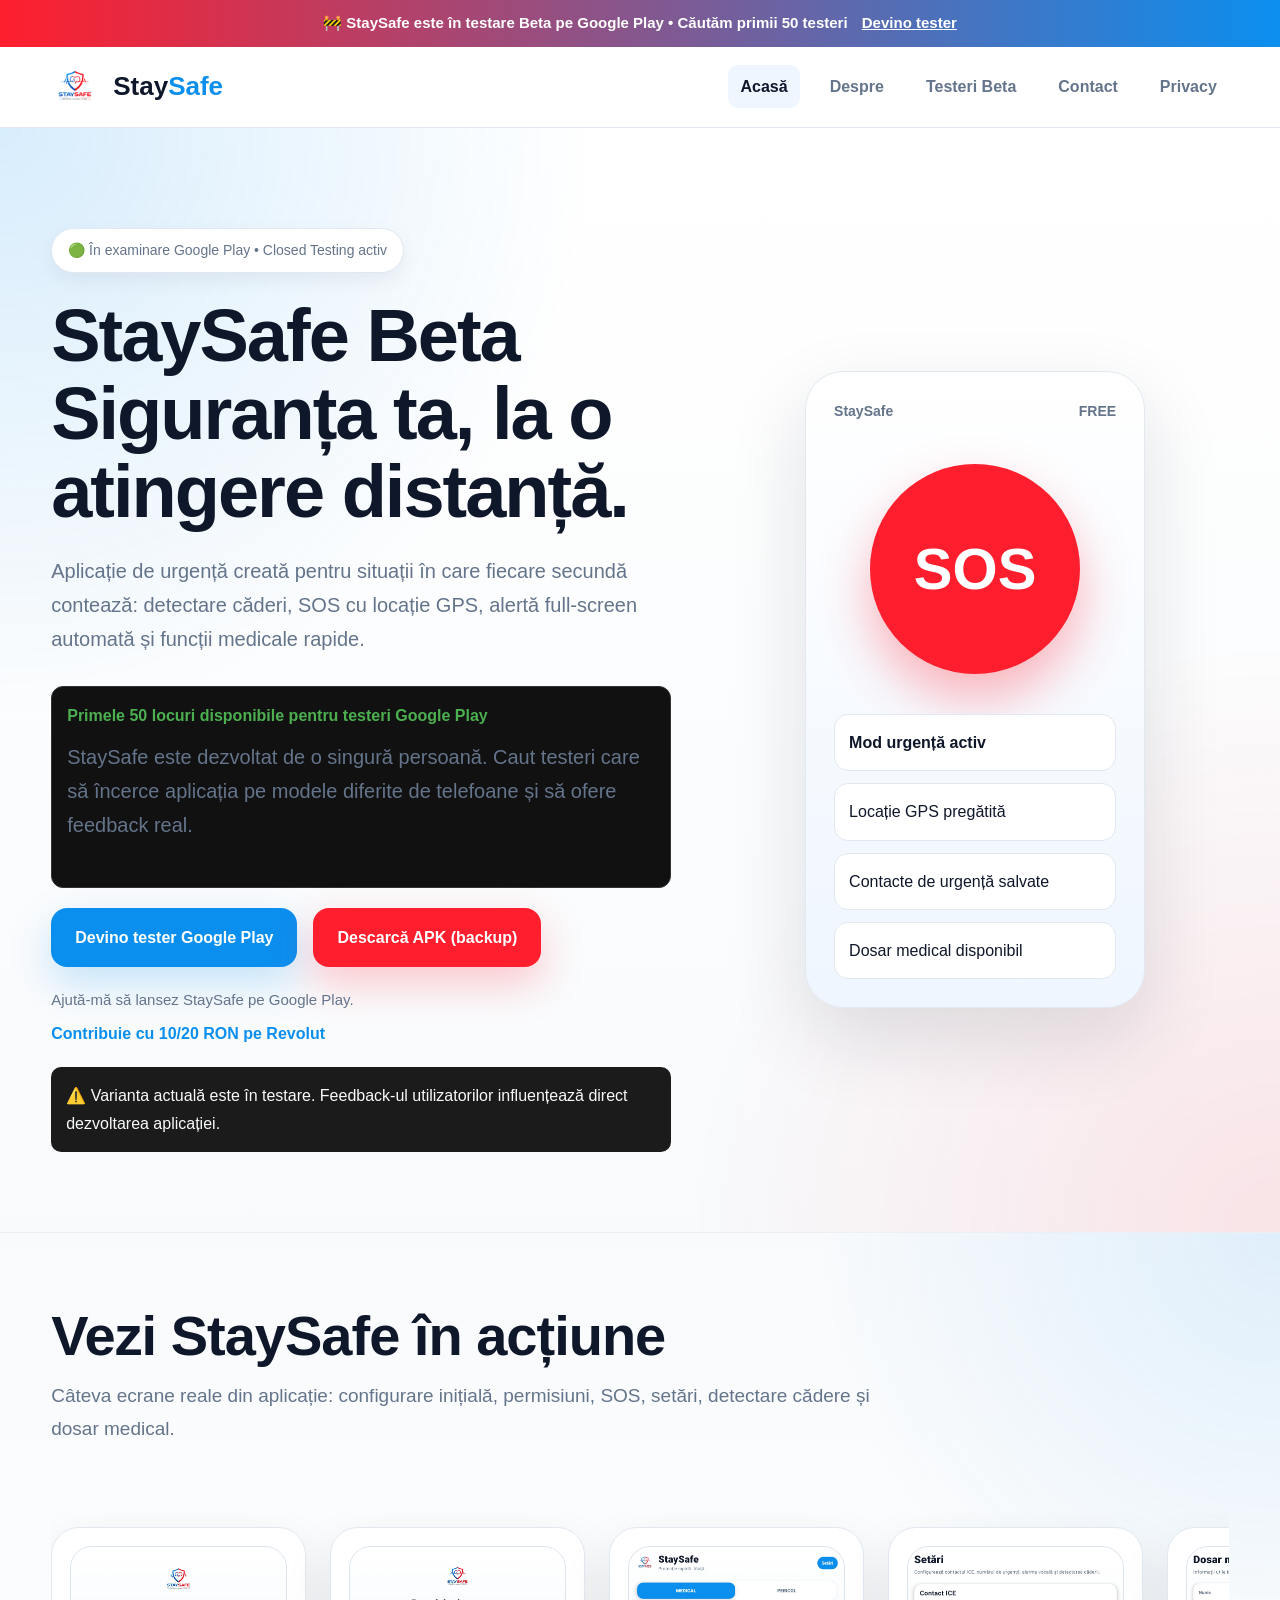
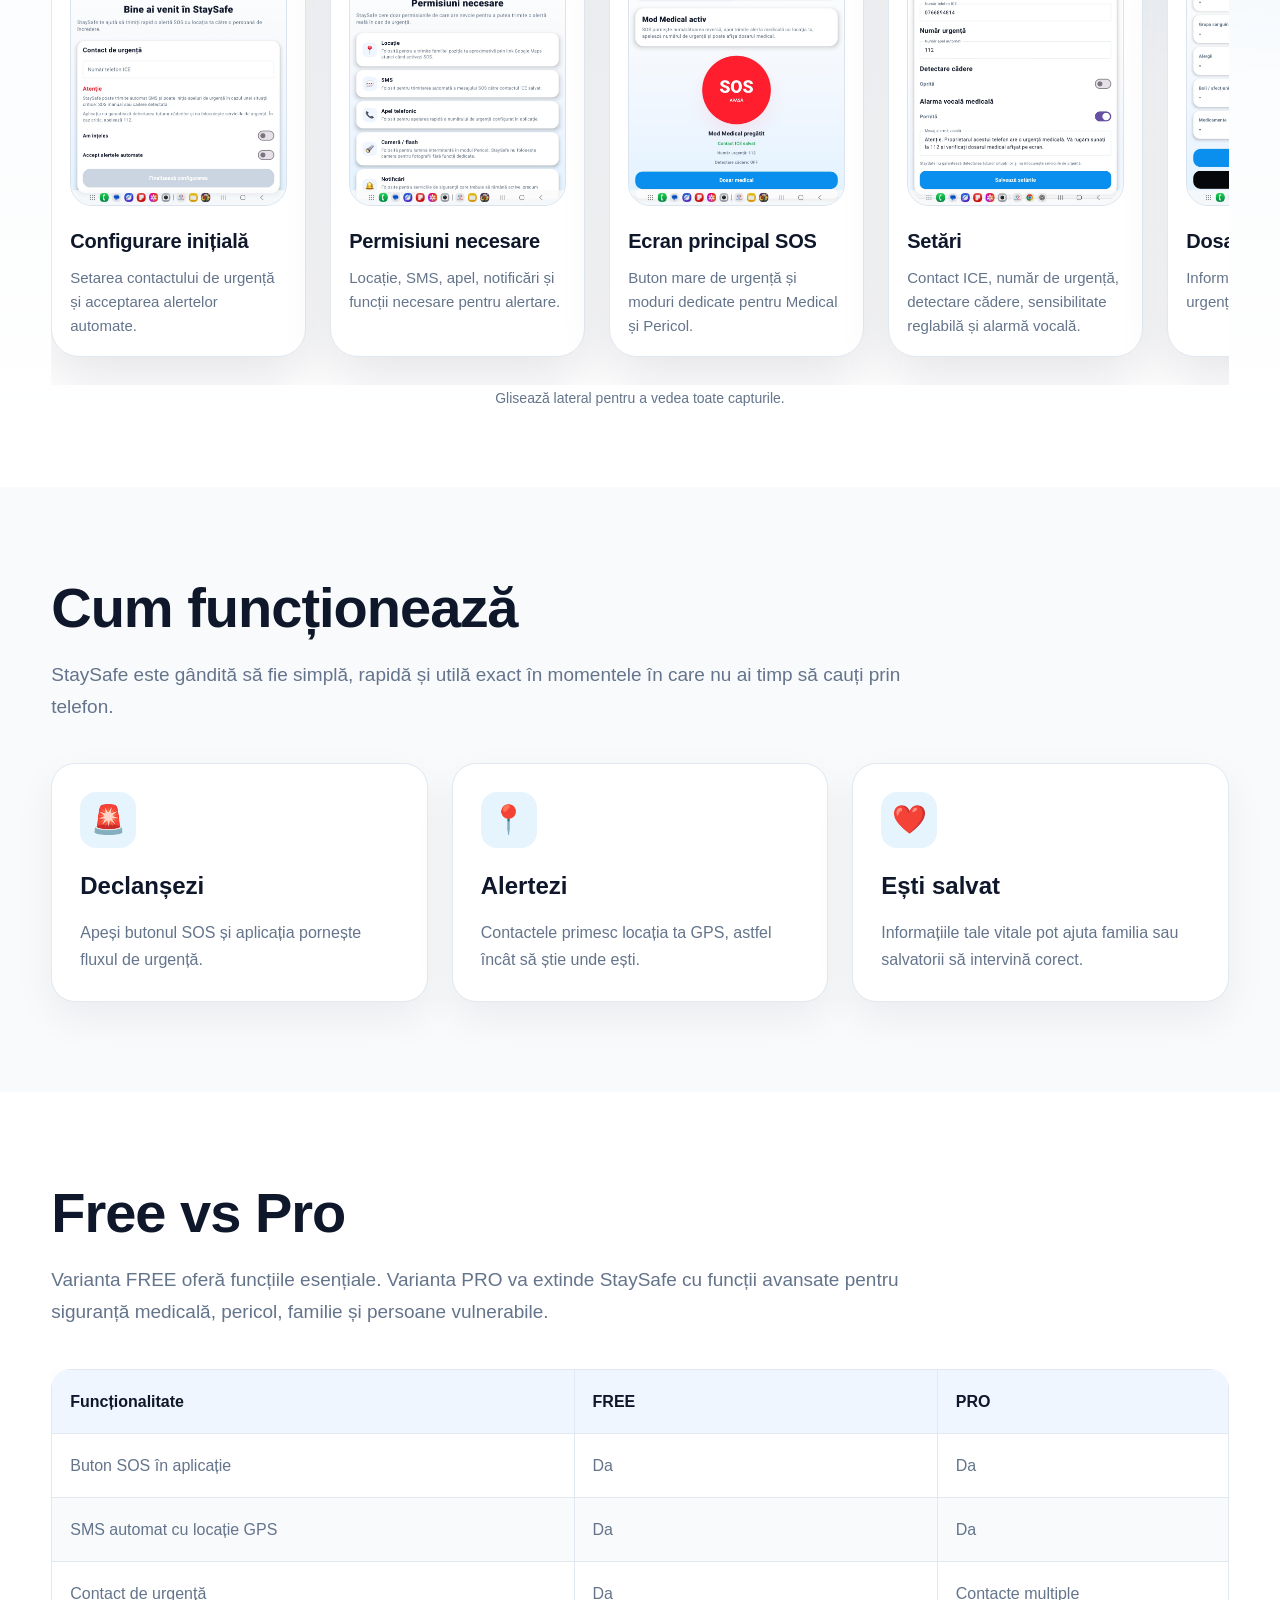
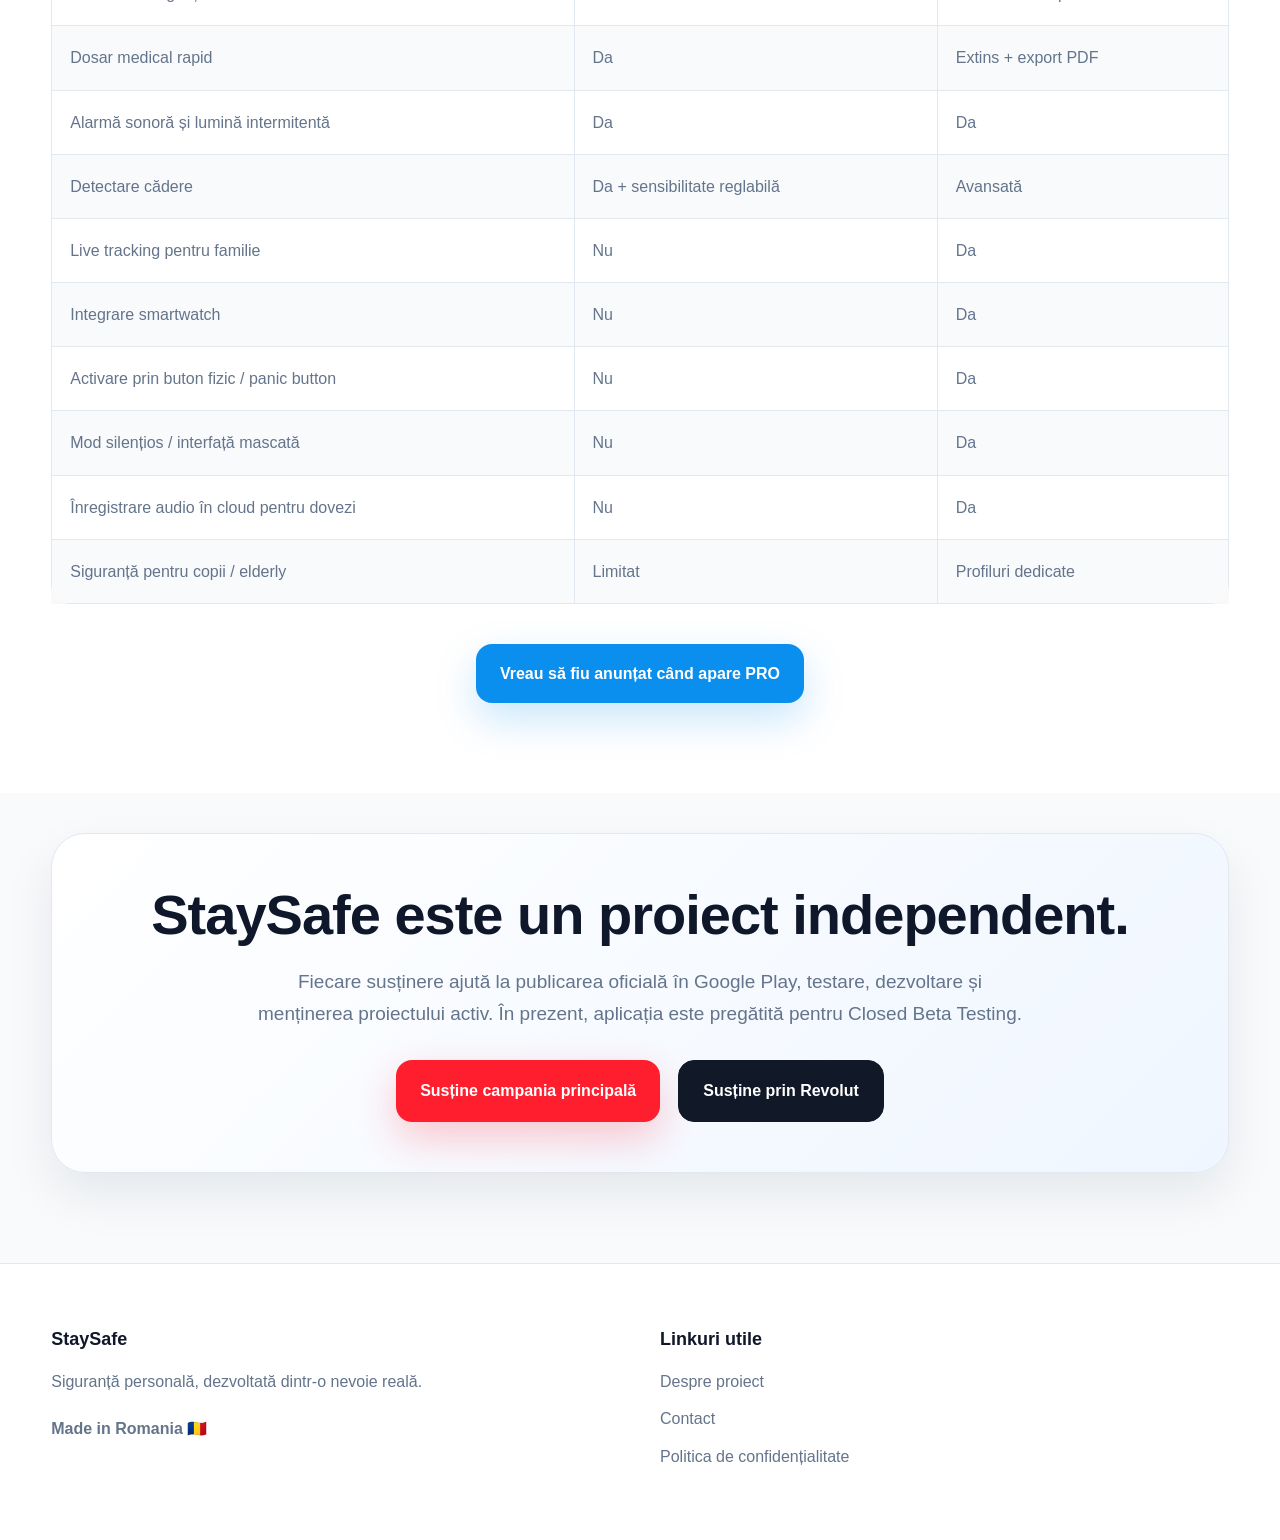
==== index.html @ 8bef621b "Add files via upload" ====
<!DOCTYPE html>
<html lang="ro">
<head>
  <!-- Google tag (gtag.js) -->
  <script async src="https://www.googletagmanager.com/gtag/js?id=G-LENY8Q4KW6"></script>
  <script>
    window.dataLayer = window.dataLayer || [];
    function gtag(){dataLayer.push(arguments);}
    gtag('js', new Date());
    gtag('config', 'G-LENY8Q4KW6');
  </script>

  <meta charset="UTF-8" />
  <meta name="viewport" content="width=device-width, initial-scale=1.0" />

  <title>StaySafe - Siguranța ta, la o atingere distanță</title>
  <meta name="description" content="StaySafe este o aplicație de urgență creată să te protejeze când secundele contează. SOS instant, locație GPS și informații medicale esențiale." />

  <link rel="stylesheet" href="style.css?v=5" />
</head>

<body>
<div class="beta-bar">
🚧 StaySafe este în testare Beta pe Google Play • Căutăm primii 50 testeri
<a href="testeri.html">Devino tester</a>
</div>
  <header class="site-header">
    <div class="container nav">
      <a class="brand" href="index.html">
        <img src="logo.png" alt="StaySafe logo" />
        <span>Stay<span>Safe</span></span>
      </a>

      <nav class="menu">
        <a href="index.html" class="active">Acasă</a>
        <a href="despre.html">Despre</a>
        <a href="testeri.html">Testeri Beta</a>
        <a href="contact.html">Contact</a>
        <a href="privacy.html">Privacy</a>
      </nav>
    </div>
  </header>

  <main>
    <section class="hero">
      <div class="container hero-grid">
        <div class="hero-content">
          <div class="badge">🟢 În examinare Google Play • Closed Testing activ</div>

          <h1>StaySafe Beta<br>Siguranța ta, la o atingere distanță.</h1>

          <p>
            Aplicație de urgență creată pentru situații în care fiecare secundă contează:
            detectare căderi, SOS cu locație GPS, alertă full-screen automată și funcții medicale rapide.
          </p>

          <div style="background:#111;border:1px solid #333;padding:15px;border-radius:12px;margin:20px 0;">
            <strong style="color:#4CAF50;">Primele 50 locuri disponibile pentru testeri Google Play</strong>
            <p style="margin-top:10px;">
              StaySafe este dezvoltat de o singură persoană. Caut testeri care să încerce aplicația pe modele diferite de telefoane și să ofere feedback real.
            </p>
          </div>

          <div class="hero-actions">
            <a class="btn btn-blue" href="https://play.google.com/apps/testing/PUNE_LINK_TESTARE" target="_blank" rel="noopener" onclick="gtag('event', 'join_beta');">
              Devino tester Google Play
            </a>
            <a class="btn btn-red" href="staysafe-free.apk" download onclick="gtag('event', 'download_apk');">
              Descarcă APK (backup)
            </a>
          </div>

          <div class="support-line">
            <p>Ajută-mă să lansez StaySafe pe Google Play.</p>
            <a href="https://revolut.me/mihaiqpeq?currency=RON&amount=1000&note=Sustin%20lansarea%20StaySafe%20in%20Google%20Play" target="_blank" rel="noopener">
              Contribuie cu 10/20 RON pe Revolut
            </a>
          </div>

          <div style="margin-top:20px;padding:15px;background:#1b1b1b;border-radius:10px;color:#f8fafc;">
            ⚠️ Varianta actuală este în testare. Feedback-ul utilizatorilor influențează direct dezvoltarea aplicației.
          </div>
        </div>

        <div class="phone-preview">
          <div class="phone-screen">
            <div class="phone-top">
              <span>StaySafe</span>
              <span>FREE</span>
            </div>

            <div class="sos-button">SOS</div>

            <div class="phone-info">
              <strong>Mod urgență activ</strong>
              <span>Locație GPS pregătită</span>
              <span>Contacte de urgență salvate</span>
              <span>Dosar medical disponibil</span>
            </div>
          </div>
        </div>
      </div>
    </section>

    <section class="section screenshots-section">
      <div class="container">
        <div class="screenshots-header">
          <div>
            <h2>Vezi StaySafe în acțiune</h2>
            <p class="section-lead">
              Câteva ecrane reale din aplicație: configurare inițială, permisiuni, SOS, setări, detectare cădere și dosar medical.
            </p>
          </div>
        </div>

        <div class="screenshots-carousel" aria-label="Capturi de ecran StaySafe">
          <article class="screenshot-card">
            <img src="screenshots/01 - Welcome.jpeg" alt="StaySafe - configurare inițială" />
            <h3>Configurare inițială</h3>
            <p>Setarea contactului de urgență și acceptarea alertelor automate.</p>
          </article>

          <article class="screenshot-card">
            <img src="screenshots/02 - Permisiuni.jpeg" alt="StaySafe - permisiuni necesare" />
            <h3>Permisiuni necesare</h3>
            <p>Locație, SMS, apel, notificări și funcții necesare pentru alertare.</p>
          </article>

          <article class="screenshot-card">
            <img src="screenshots/03 - Home.jpeg" alt="StaySafe - ecran principal SOS" />
            <h3>Ecran principal SOS</h3>
            <p>Buton mare de urgență și moduri dedicate pentru Medical și Pericol.</p>
          </article>

          <article class="screenshot-card">
            <img src="screenshots/04 - Setari.jpeg" alt="StaySafe - setări aplicație" />
            <h3>Setări</h3>
            <p>Contact ICE, număr de urgență, detectare cădere, sensibilitate reglabilă și alarmă vocală.</p>
          </article>

          <article class="screenshot-card">
            <img src="screenshots/05 - Dosar.jpeg" alt="StaySafe - dosar medical" />
            <h3>Dosar medical</h3>
            <p>Informații utile pentru situații de urgență și intervenții rapide.</p>
          </article>
        </div>

        <div class="carousel-note">
          Glisează lateral pentru a vedea toate capturile.
        </div>
      </div>
    </section>

    <section class="section" id="cum-functioneaza">
      <div class="container">
        <h2>Cum funcționează</h2>
        <p class="section-lead">
          StaySafe este gândită să fie simplă, rapidă și utilă exact în momentele în care nu ai timp să cauți prin telefon.
        </p>

        <div class="steps-grid">
          <article class="card">
            <div class="icon">🚨</div>
            <h3>Declanșezi</h3>
            <p>Apeși butonul SOS și aplicația pornește fluxul de urgență.</p>
          </article>

          <article class="card">
            <div class="icon">📍</div>
            <h3>Alertezi</h3>
            <p>Contactele primesc locația ta GPS, astfel încât să știe unde ești.</p>
          </article>

          <article class="card">
            <div class="icon">❤️</div>
            <h3>Ești salvat</h3>
            <p>Informațiile tale vitale pot ajuta familia sau salvatorii să intervină corect.</p>
          </article>
        </div>
      </div>
    </section>

    <section class="section section-dark" id="free-pro">
      <div class="container">
        <h2>Free vs Pro</h2>
        <p class="section-lead">
          Varianta FREE oferă funcțiile esențiale. Varianta PRO va extinde StaySafe cu funcții avansate pentru siguranță medicală, pericol, familie și persoane vulnerabile.
        </p>

        <div class="table-wrap">
          <table class="compare-table">
            <thead>
              <tr>
                <th>Funcționalitate</th>
                <th>FREE</th>
                <th>PRO</th>
              </tr>
            </thead>
            <tbody>
              <tr>
                <td>Buton SOS în aplicație</td>
                <td>Da</td>
                <td>Da</td>
              </tr>
              <tr>
                <td>SMS automat cu locație GPS</td>
                <td>Da</td>
                <td>Da</td>
              </tr>
              <tr>
                <td>Contact de urgență</td>
                <td>Da</td>
                <td>Contacte multiple</td>
              </tr>
              <tr>
                <td>Dosar medical rapid</td>
                <td>Da</td>
                <td>Extins + export PDF</td>
              </tr>
              <tr>
                <td>Alarmă sonoră și lumină intermitentă</td>
                <td>Da</td>
                <td>Da</td>
              </tr>
              <tr>
                <td>Detectare cădere</td>
                <td>Da + sensibilitate reglabilă</td>
                <td>Avansată</td>
              </tr>
              <tr>
                <td>Live tracking pentru familie</td>
                <td>Nu</td>
                <td>Da</td>
              </tr>
              <tr>
                <td>Integrare smartwatch</td>
                <td>Nu</td>
                <td>Da</td>
              </tr>
              <tr>
                <td>Activare prin buton fizic / panic button</td>
                <td>Nu</td>
                <td>Da</td>
              </tr>
              <tr>
                <td>Mod silențios / interfață mascată</td>
                <td>Nu</td>
                <td>Da</td>
              </tr>
              <tr>
                <td>Înregistrare audio în cloud pentru dovezi</td>
                <td>Nu</td>
                <td>Da</td>
              </tr>
              <tr>
                <td>Siguranță pentru copii / elderly</td>
                <td>Limitat</td>
                <td>Profiluri dedicate</td>
              </tr>
            </tbody>
          </table>
        </div>

        <div class="center">
          <a class="btn btn-blue" href="contact.html">Vreau să fiu anunțat când apare PRO</a>
        </div>
      </div>
    </section>

    <section class="section cta-section">
      <div class="container cta-box">
        <h2>StaySafe este un proiect independent.</h2>
        <p>
          Fiecare susținere ajută la publicarea oficială în Google Play, testare, dezvoltare și menținerea proiectului activ. În prezent, aplicația este pregătită pentru Closed Beta Testing.
        </p>
        <div class="cta-actions">
          <a class="btn btn-red" href="https://4fund.com/ro/pda5jh" target="_blank" rel="noopener">Susține campania principală</a>
          <a class="btn btn-dark" href="https://revolut.me/mihaiqpeq?currency=RON&amount=1000&note=Sustin%20lansarea%20StaySafe%20in%20Google%20Play" target="_blank" rel="noopener">Susține prin Revolut</a>
        </div>
      </div>
    </section>
  </main>

  <footer class="site-footer">
    <div class="container footer-grid">
      <div>
        <strong>StaySafe</strong>
        <p>Siguranță personală, dezvoltată dintr-o nevoie reală.</p>
        <p class="made">Made in Romania 🇷🇴</p>
      </div>

      <div>
        <strong>Linkuri utile</strong>
        <a href="despre.html">Despre proiect</a>
        <a href="contact.html">Contact</a>
        <a href="privacy.html">Politica de confidențialitate</a>
      </div>
    </div>
  </footer>
</body>
</html>
---- style.css ----
*{
  margin:0;
  padding:0;
  box-sizing:border-box;
}

:root{
  --bg:#f8fafc;
  --card:#ffffff;
  --card-light:#ffffff;
  --text:#0f172a;
  --muted:#64748b;
  --blue:#0b8fef;
  --blue-dark:#075fa8;
  --red:#ff1e2d;
  --border:#e2e8f0;
  --white:#ffffff;
}

html{
  scroll-behavior:smooth;
}

body{
  font-family:Arial, Helvetica, sans-serif;
  background:var(--bg);
  color:var(--text);
  line-height:1.7;
}

a{
  text-decoration:none;
  color:inherit;
}

img{
  max-width:100%;
}

.container{
  width:92%;
  max-width:1200px;
  margin:auto;
}

/* ===== BETA BAR ===== */

.beta-bar{
  background:linear-gradient(90deg,#ff1e2d,#0b8fef);
  color:white;
  text-align:center;
  padding:12px 16px;
  font-size:15px;
  font-weight:800;
  line-height:1.5;
}

.beta-bar a{
  color:white;
  text-decoration:underline;
  margin-left:10px;
  font-weight:900;
}

.beta-bar a:hover{
  opacity:0.85;
}

/* ===== HEADER ===== */

.site-header{
  position:sticky;
  top:0;
  z-index:999;
  backdrop-filter:blur(12px);
  background:rgba(255,255,255,0.94);
  border-bottom:1px solid var(--border);
}

.nav{
  min-height:80px;
  display:flex;
  align-items:center;
  justify-content:space-between;
  gap:20px;
}

.brand{
  display:flex;
  align-items:center;
  gap:14px;
  font-size:26px;
  font-weight:800;
}

.brand img{
  width:48px;
  height:48px;
  object-fit:contain;
}

.brand span span{
  color:var(--blue);
}

.menu{
  display:flex;
  align-items:center;
  gap:18px;
  flex-wrap:wrap;
}

.menu a{
  color:var(--muted);
  font-weight:700;
  transition:0.2s;
  padding:8px 12px;
  border-radius:10px;
}

.menu a:hover,
.menu a.active{
  color:var(--text);
  background:#eff6ff;
}

/* ===== HERO ===== */

.hero{
  padding:100px 0 80px;
  background:
    radial-gradient(circle at top left, rgba(11,143,239,0.16), transparent 35%),
    radial-gradient(circle at bottom right, rgba(255,30,45,0.10), transparent 35%),
    linear-gradient(180deg,#ffffff,#f8fafc);
}

.page-hero{
  padding-bottom:50px;
}

.hero-grid{
  display:grid;
  grid-template-columns:1.1fr 0.9fr;
  gap:50px;
  align-items:center;
}

.badge{
  display:inline-block;
  padding:10px 16px;
  border-radius:999px;
  background:#ffffff;
  border:1px solid var(--border);
  color:var(--muted);
  font-size:14px;
  margin-bottom:24px;
  box-shadow:0 8px 20px rgba(15,23,42,0.06);
}

.hero h1{
  font-size:clamp(42px,7vw,74px);
  line-height:1.05;
  margin-bottom:24px;
  letter-spacing:-2px;
}

.hero p{
  color:var(--muted);
  font-size:20px;
  max-width:720px;
  margin-bottom:30px;
}

.hero-actions{
  display:flex;
  flex-wrap:wrap;
  gap:16px;
  margin-bottom:20px;
}

.btn{
  display:inline-flex;
  align-items:center;
  justify-content:center;
  min-height:56px;
  padding:16px 24px;
  border-radius:16px;
  font-weight:800;
  transition:0.2s;
  border:none;
  cursor:pointer;
  font-family:inherit;
  font-size:16px;
}

.btn:hover{
  transform:translateY(-2px);
}

.btn-red{
  background:var(--red);
  color:white;
  box-shadow:0 16px 40px rgba(255,45,61,0.25);
}

.btn-blue{
  background:var(--blue);
  color:white;
  box-shadow:0 16px 40px rgba(11,143,239,0.22);
}

.btn-dark{
  background:#111827;
  color:white;
  border:1px solid #111827;
}

.support-line{
  margin-top:14px;
}

.support-line p{
  margin-bottom:8px;
  color:var(--muted);
  font-size:15px;
}

.support-line a{
  color:var(--blue);
  font-weight:700;
}

.phone-preview{
  display:flex;
  justify-content:center;
}

.phone-screen{
  width:340px;
  min-height:620px;
  border-radius:38px;
  background:linear-gradient(180deg,#ffffff,#eff6ff);
  border:1px solid var(--border);
  padding:28px;
  box-shadow:0 30px 80px rgba(15,23,42,0.12);
  display:flex;
  flex-direction:column;
  justify-content:space-between;
}

.phone-top{
  display:flex;
  justify-content:space-between;
  color:var(--muted);
  font-size:14px;
  font-weight:700;
}

.sos-button{
  width:210px;
  height:210px;
  border-radius:50%;
  background:var(--red);
  color:white;
  display:flex;
  align-items:center;
  justify-content:center;
  margin:40px auto;
  font-size:58px;
  font-weight:900;
  box-shadow:0 25px 50px rgba(255,45,61,0.35);
}

.phone-info{
  display:grid;
  gap:12px;
}

.phone-info span,
.phone-info strong{
  background:#ffffff;
  border:1px solid var(--border);
  border-radius:14px;
  padding:14px;
}

/* ===== GENERAL SECTIONS ===== */

.section{
  padding:90px 0;
}

.section h2{
  font-size:clamp(34px,5vw,56px);
  margin-bottom:20px;
  line-height:1.1;
  letter-spacing:-1px;
}

.section-lead{
  color:var(--muted);
  font-size:19px;
  max-width:850px;
  margin-bottom:40px;
}

.steps-grid{
  display:grid;
  grid-template-columns:repeat(3,1fr);
  gap:24px;
}

.card{
  background:var(--card);
  border:1px solid var(--border);
  border-radius:24px;
  padding:28px;
  transition:0.2s;
  box-shadow:0 16px 40px rgba(15,23,42,0.06);
}

.card:hover{
  transform:translateY(-4px);
}

.icon{
  width:56px;
  height:56px;
  border-radius:16px;
  background:rgba(11,143,239,0.10);
  display:flex;
  align-items:center;
  justify-content:center;
  font-size:28px;
  margin-bottom:18px;
}

.card h3{
  font-size:24px;
  margin-bottom:12px;
}

.card p{
  color:var(--muted);
}

.section-dark{
  background:#ffffff;
}

/* ===== SCREENSHOTS CAROUSEL ===== */

.screenshots-section{
  padding-top:72px;
  padding-bottom:76px;
  background:
    radial-gradient(circle at top right, rgba(11,143,239,0.10), transparent 30%),
    linear-gradient(180deg,#f8fafc,#ffffff);
  border-top:1px solid rgba(226,232,240,0.65);
}

.screenshots-header{
  display:flex;
  align-items:flex-end;
  justify-content:space-between;
  gap:24px;
  margin-bottom:28px;
}

.screenshots-header h2{
  margin-bottom:14px;
}

.screenshots-carousel{
  display:flex;
  gap:24px;
  overflow-x:auto;
  scroll-snap-type:x mandatory;
  padding:14px 4px 28px;
  scrollbar-width:thin;
  scrollbar-color:rgba(11,143,239,0.45) rgba(226,232,240,0.8);
}

.screenshots-carousel::-webkit-scrollbar{
  height:10px;
}

.screenshots-carousel::-webkit-scrollbar-track{
  background:#e2e8f0;
  border-radius:999px;
}

.screenshots-carousel::-webkit-scrollbar-thumb{
  background:linear-gradient(90deg,var(--blue),var(--blue-dark));
  border-radius:999px;
}

.screenshot-card{
  flex:0 0 255px;
  scroll-snap-align:start;
  background:#ffffff;
  border:1px solid var(--border);
  border-radius:28px;
  padding:18px;
  box-shadow:0 22px 50px rgba(15,23,42,0.10);
  transition:0.2s;
}

.screenshot-card:hover{
  transform:translateY(-5px);
  box-shadow:0 28px 70px rgba(15,23,42,0.14);
}

.screenshot-card img{
  width:100%;
  height:auto;
  max-height:620px;
  object-fit:contain;
  object-position:center;
  border-radius:22px;
  border:1px solid #dbe4ee;
  background:#f8fafc;
  display:block;
}

.screenshot-card h3{
  font-size:20px;
  margin:18px 0 8px;
  letter-spacing:-0.2px;
}

.screenshot-card p{
  color:var(--muted);
  font-size:15px;
  line-height:1.6;
}

.carousel-note{
  color:var(--muted);
  font-size:14px;
  text-align:center;
  margin-top:2px;
}

/* ===== TABLE ===== */

.table-wrap{
  overflow-x:auto;
  margin-top:30px;
}

.compare-table{
  width:100%;
  border-collapse:collapse;
  min-width:760px;
  background:#ffffff;
  border-radius:20px;
  overflow:hidden;
  box-shadow:0 16px 40px rgba(15,23,42,0.06);
}

.compare-table th{
  background:#eff6ff;
  padding:18px;
  text-align:left;
  border:1px solid var(--border);
}

.compare-table td{
  padding:18px;
  border:1px solid var(--border);
  color:var(--muted);
}

.compare-table tr:nth-child(even){
  background:#f8fafc;
}

.center{
  text-align:center;
  margin-top:40px;
}

.cta-section{
  padding-top:40px;
}

.cta-box{
  background:linear-gradient(135deg,#ffffff,#eff6ff);
  border:1px solid var(--border);
  border-radius:34px;
  padding:50px;
  text-align:center;
  box-shadow:0 22px 50px rgba(15,23,42,0.08);
}

.cta-box p{
  color:var(--muted);
  max-width:780px;
  margin:20px auto 30px;
  font-size:19px;
}

.cta-actions{
  display:flex;
  justify-content:center;
  gap:18px;
  flex-wrap:wrap;
}

/* ===== CONTACT ===== */

.contact-hero{
  padding:90px 0 70px;
  background:
    radial-gradient(circle at top left, rgba(11,143,239,0.12), transparent 35%),
    radial-gradient(circle at bottom right, rgba(255,30,45,0.08), transparent 35%),
    linear-gradient(180deg,#ffffff,#f8fafc);
}

.contact-top-actions{
  display:flex;
  gap:16px;
  margin-bottom:60px;
  flex-wrap:wrap;
}

.contact-title-block{
  max-width:850px;
  margin-bottom:50px;
}

.contact-title-block h1{
  font-size:clamp(42px,7vw,72px);
  line-height:1.05;
  margin-bottom:20px;
  letter-spacing:-2px;
}

.contact-title-block p{
  font-size:20px;
  color:var(--muted);
  line-height:1.7;
}

.premium-form-card{
  display:grid;
  grid-template-columns:360px 1fr;
  background:#ffffff;
  border:1px solid var(--border);
  border-radius:36px;
  overflow:hidden;
  box-shadow:0 30px 80px rgba(15,23,42,0.10);
}

.form-info-panel{
  background:linear-gradient(180deg,#eff6ff,#ffffff);
  padding:40px 34px;
  border-right:1px solid var(--border);
}

.info-icon{
  width:72px;
  height:72px;
  border-radius:20px;
  background:rgba(11,143,239,0.12);
  display:flex;
  align-items:center;
  justify-content:center;
  font-size:34px;
  margin-bottom:24px;
}

.form-info-panel h2{
  font-size:34px;
  line-height:1.1;
  margin-bottom:18px;
}

.form-info-panel p{
  color:var(--muted);
  margin-bottom:26px;
}

.info-list{
  display:grid;
  gap:20px;
  margin-bottom:34px;
}

.info-row{
  display:flex;
  gap:14px;
  align-items:flex-start;
}

.info-row span{
  font-size:24px;
}

.info-row strong{
  display:block;
  margin-bottom:6px;
}

.info-row p{
  margin:0;
  font-size:15px;
}

.contact-email-text{
  font-size:18px;
  font-weight:800;
  color:var(--blue);
  word-break:break-word;
}

.form-area{
  padding:42px;
}

.form-area h2{
  font-size:40px;
  margin-bottom:14px;
  line-height:1.1;
  letter-spacing:-1px;
}

.form-area p{
  color:var(--muted);
  margin-bottom:30px;
  font-size:17px;
}

.contact-form{
  display:grid;
  gap:22px;
}

.form-grid{
  display:grid;
  grid-template-columns:1fr 1fr;
  gap:20px;
}

.field{
  display:grid;
  gap:10px;
}

.field label{
  font-weight:700;
  font-size:15px;
  color:var(--text);
}

.contact-form input,
.contact-form textarea,
.contact-form select{
  width:100%;
  border:none;
  background:#f8fafc;
  border:1px solid #dbe4ee;
  border-radius:18px;
  padding:18px;
  font-size:16px;
  color:var(--text);
  font-family:inherit;
  transition:0.2s;
}

.contact-form textarea{
  resize:vertical;
  min-height:170px;
}

.contact-form input:focus,
.contact-form textarea:focus,
.contact-form select:focus{
  outline:none;
  border-color:var(--blue);
  background:#ffffff;
  box-shadow:0 0 0 5px rgba(11,143,239,0.10);
}

.form-submit{
  width:100%;
  margin-top:6px;
  min-height:60px;
  border-radius:18px;
  font-size:17px;
}

.form-note{
  margin-top:6px !important;
  font-size:14px !important;
  color:var(--muted);
  text-align:center;
}

/* ===== FAQ ===== */

.faq-section{
  padding-top:20px;
}

.faq-header{
  margin-bottom:34px;
}

.faq-header h2{
  font-size:56px;
  margin-bottom:12px;
  letter-spacing:-1px;
}

.faq-header p{
  color:var(--muted);
  font-size:18px;
}

.faq-list{
  display:grid;
  gap:24px;
}

.faq-item{
  background:#ffffff;
  border:1px solid var(--border);
  border-radius:26px;
  padding:32px;
  box-shadow:0 18px 40px rgba(15,23,42,0.05);
}

.faq-item h3{
  font-size:24px;
  margin-bottom:14px;
}

.faq-item p{
  color:var(--muted);
  line-height:1.8;
}

/* ===== TEXT / PRIVACY ===== */

.text-page{
  max-width:950px;
}

.text-page h2{
  margin-top:34px;
}

.text-page h2:first-child{
  margin-top:0;
}

.text-page p{
  margin-bottom:22px;
  font-size:18px;
  color:var(--muted);
}

.privacy-card{
  background:#ffffff;
  border:1px solid var(--border);
  border-radius:32px;
  padding:42px;
  box-shadow:0 22px 50px rgba(15,23,42,0.08);
  max-width:980px;
  margin:auto;
}

.privacy-card p{
  color:var(--muted);
  font-size:18px;
  margin-bottom:18px;
}

.privacy-update{
  background:#eff6ff;
  border:1px solid var(--border);
  padding:14px 18px;
  border-radius:16px;
  color:var(--text) !important;
  display:inline-block;
}

.privacy-block{
  margin-top:34px;
}

.privacy-block h2{
  font-size:30px;
  margin-bottom:14px;
  letter-spacing:-0.5px;
}

.privacy-list{
  margin:20px 0 30px;
  padding-left:20px;
}

.privacy-list li{
  margin-bottom:12px;
  color:var(--muted);
}

.privacy-list li::marker{
  color:var(--red);
}

.privacy-contact-box{
  background:#f8fafc;
  border:1px solid var(--border);
  border-radius:18px;
  padding:20px;
  margin-top:18px;
}

.privacy-contact-box p{
  margin-bottom:8px;
}

/* ===== FOOTER ===== */

.site-footer{
  padding:60px 0;
  border-top:1px solid var(--border);
  background:#ffffff;
}

.footer-grid{
  display:grid;
  grid-template-columns:1fr 1fr;
  gap:40px;
}

.footer-grid strong{
  display:block;
  margin-bottom:14px;
  font-size:18px;
}

.footer-grid p,
.footer-grid a{
  color:var(--muted);
  display:block;
  margin-bottom:10px;
}

.footer-grid a:hover{
  color:var(--text);
}

.made{
  margin-top:20px;
  font-weight:700;
}

/* ===== RESPONSIVE ===== */

@media(max-width:1050px){
  .premium-form-card{
    grid-template-columns:1fr;
  }

  .form-info-panel{
    border-right:none;
    border-bottom:1px solid var(--border);
  }
}

@media(max-width:950px){
  .hero-grid{
    grid-template-columns:1fr;
  }

  .steps-grid{
    grid-template-columns:1fr;
  }

  .footer-grid{
    grid-template-columns:1fr;
  }

  .hero{
    padding-top:70px;
  }

  .hero h1{
    font-size:52px;
  }

  .phone-screen{
    width:100%;
    max-width:340px;
    min-height:560px;
  }

  .menu{
    gap:12px;
  }

  .screenshots-carousel{
    gap:18px;
  }

  .screenshot-card{
    flex-basis:235px;
  }

  .screenshot-card img{
    height:480px;
  }
}

@media(max-width:760px){
  .contact-top-actions{
    flex-direction:column;
  }

  .form-grid{
    grid-template-columns:1fr;
  }

  .form-area{
    padding:30px 22px;
  }

  .form-info-panel{
    padding:30px 22px;
  }

  .form-area h2{
    font-size:34px;
  }

  .contact-title-block h1{
    font-size:48px;
  }

  .faq-header h2{
    font-size:44px;
  }

  .screenshots-header{
    display:block;
  }

  .screenshot-card{
    flex-basis:82%;
  }

  .screenshot-card img{
    height:520px;
  }
}

@media(max-width:640px){
  .beta-bar{
    font-size:13px;
    padding:10px 12px;
  }

  .beta-bar a{
    display:block;
    margin-left:0;
    margin-top:4px;
  }

  .nav{
    flex-direction:column;
    padding:18px 0;
  }

  .menu{
    width:100%;
    justify-content:center;
    flex-wrap:wrap;
    gap:8px;
  }

  .menu a{
    padding:7px 9px;
    font-size:14px;
  }

  .hero h1{
    font-size:42px;
  }

  .hero p{
    font-size:18px;
  }

  .btn{
    width:100%;
  }

  .cta-actions{
    flex-direction:column;
  }

  .cta-box{
    padding:32px 24px;
  }

  .section{
    padding:70px 0;
  }

  .screenshots-section{
    padding-top:54px;
  }

  .screenshot-card{
    flex-basis:88%;
    padding:14px;
  }

  .screenshot-card img{
    height:500px;
  }

  .privacy-card{
    padding:28px 22px;
  }
}
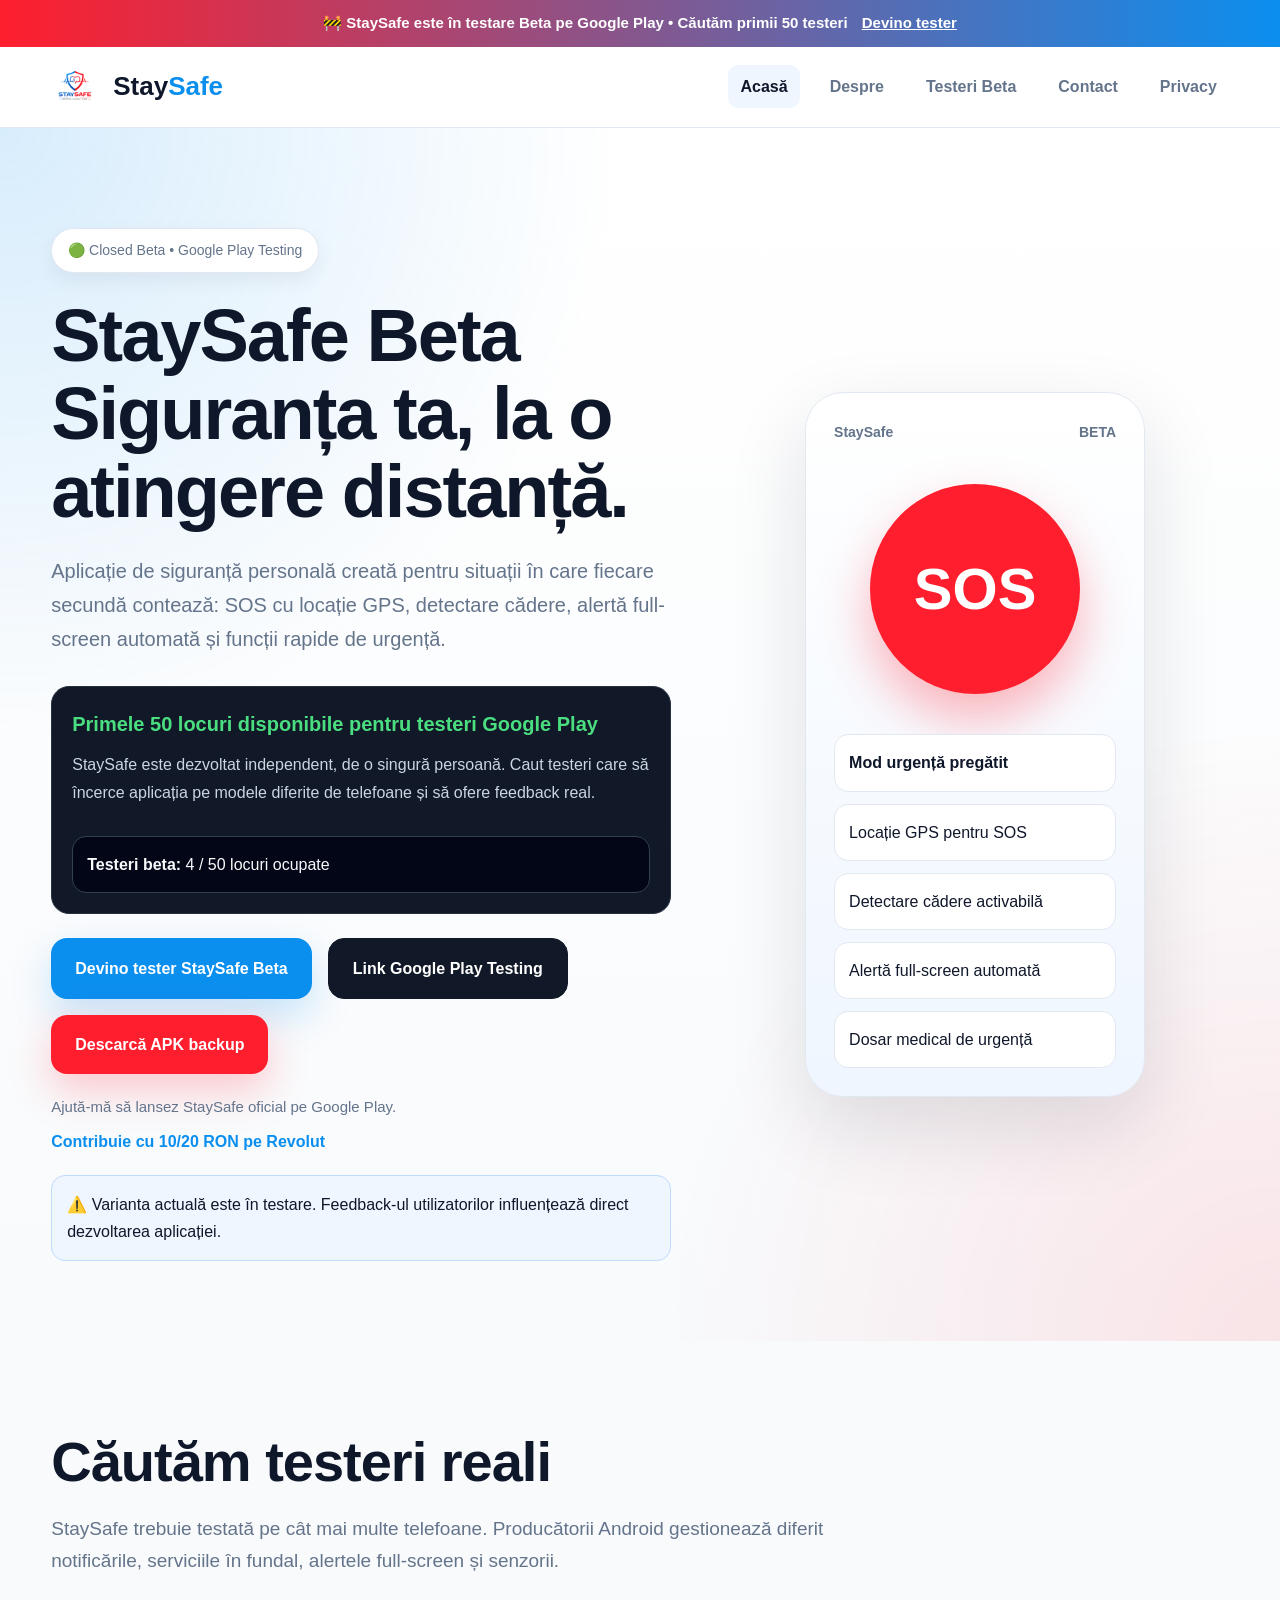
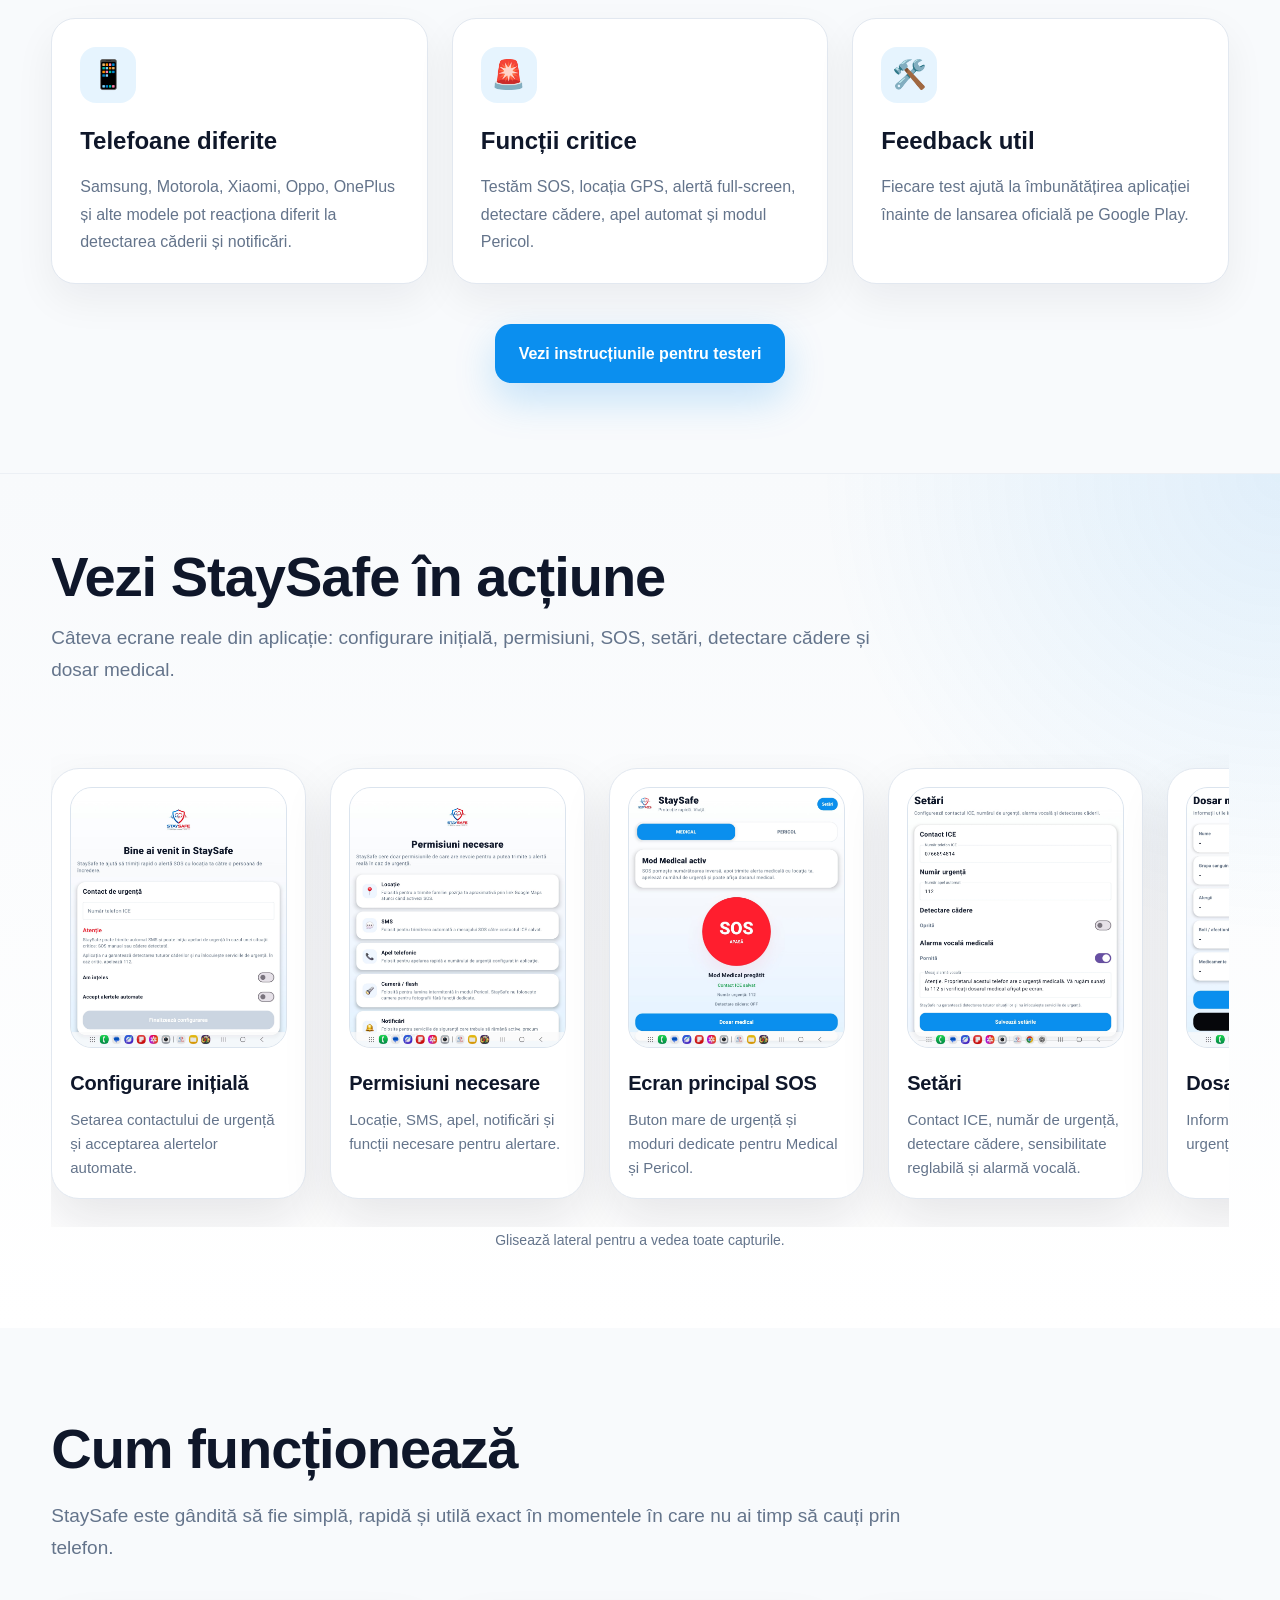
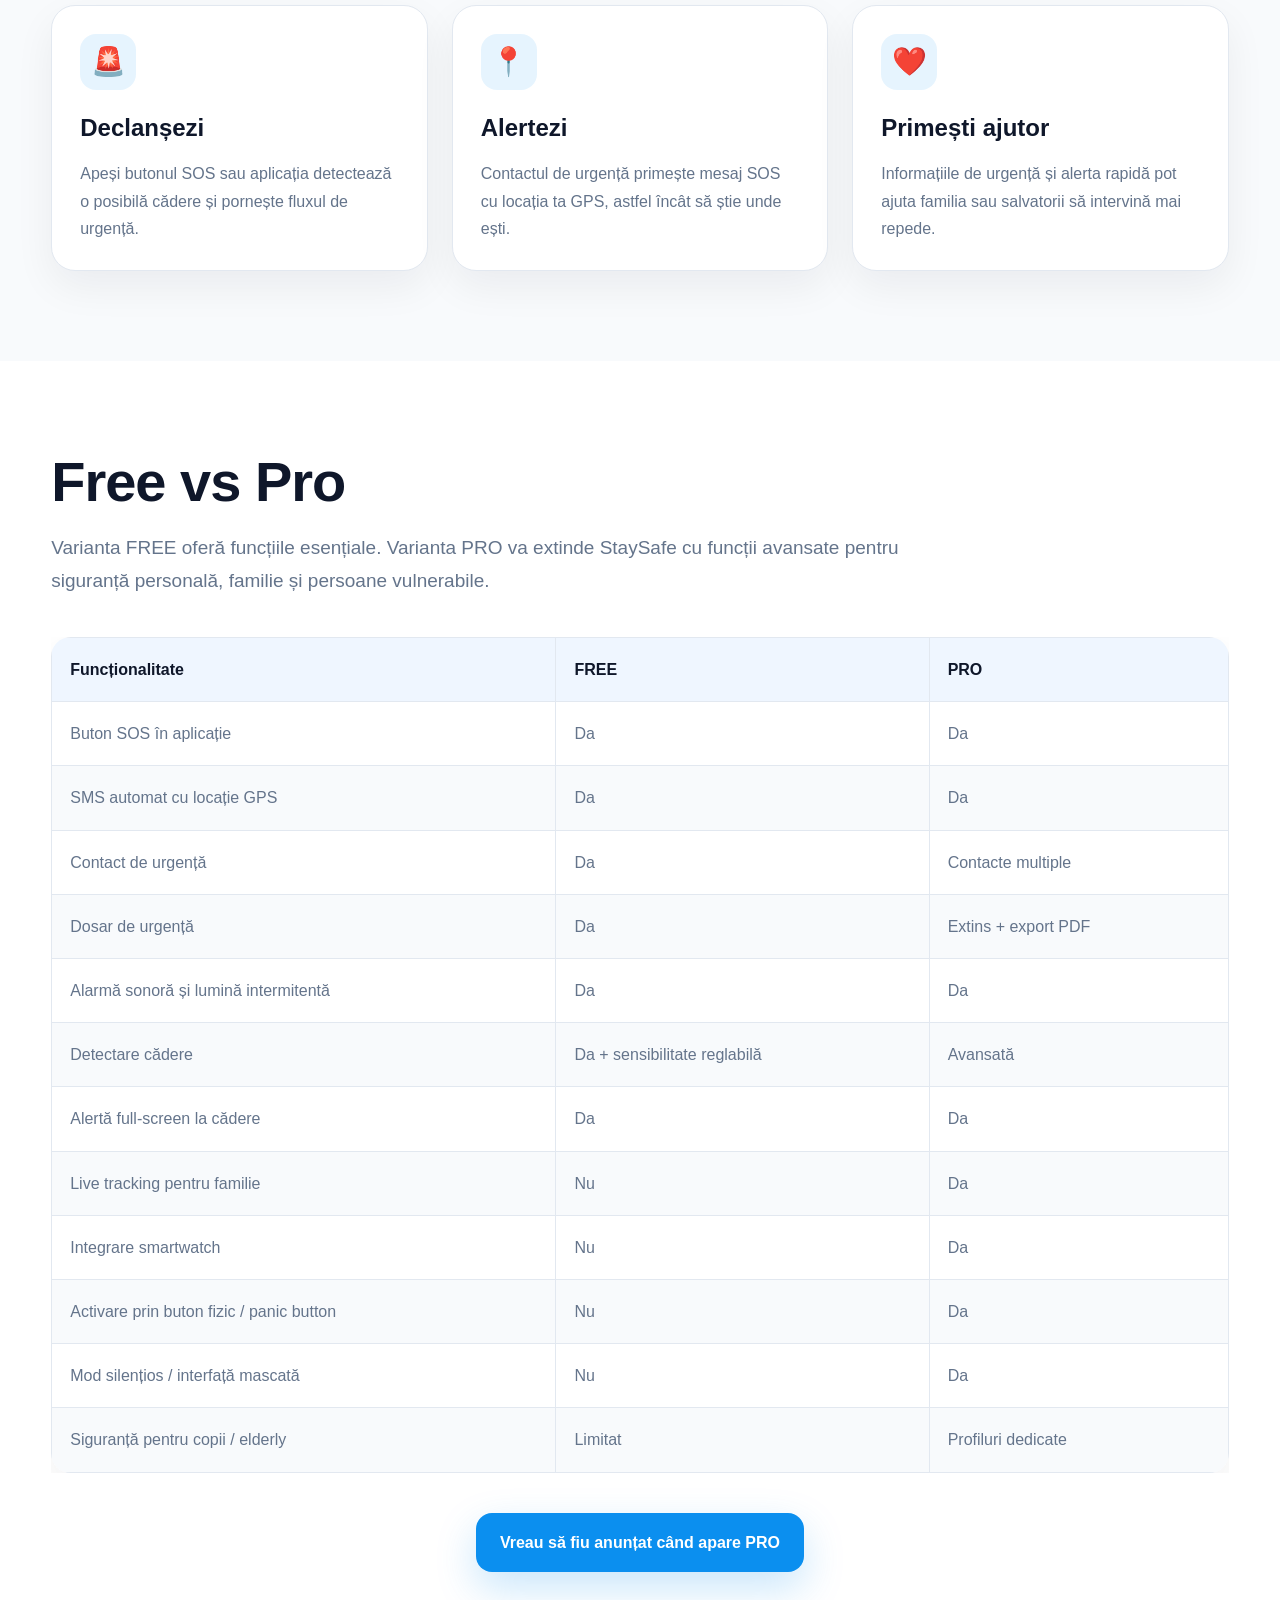
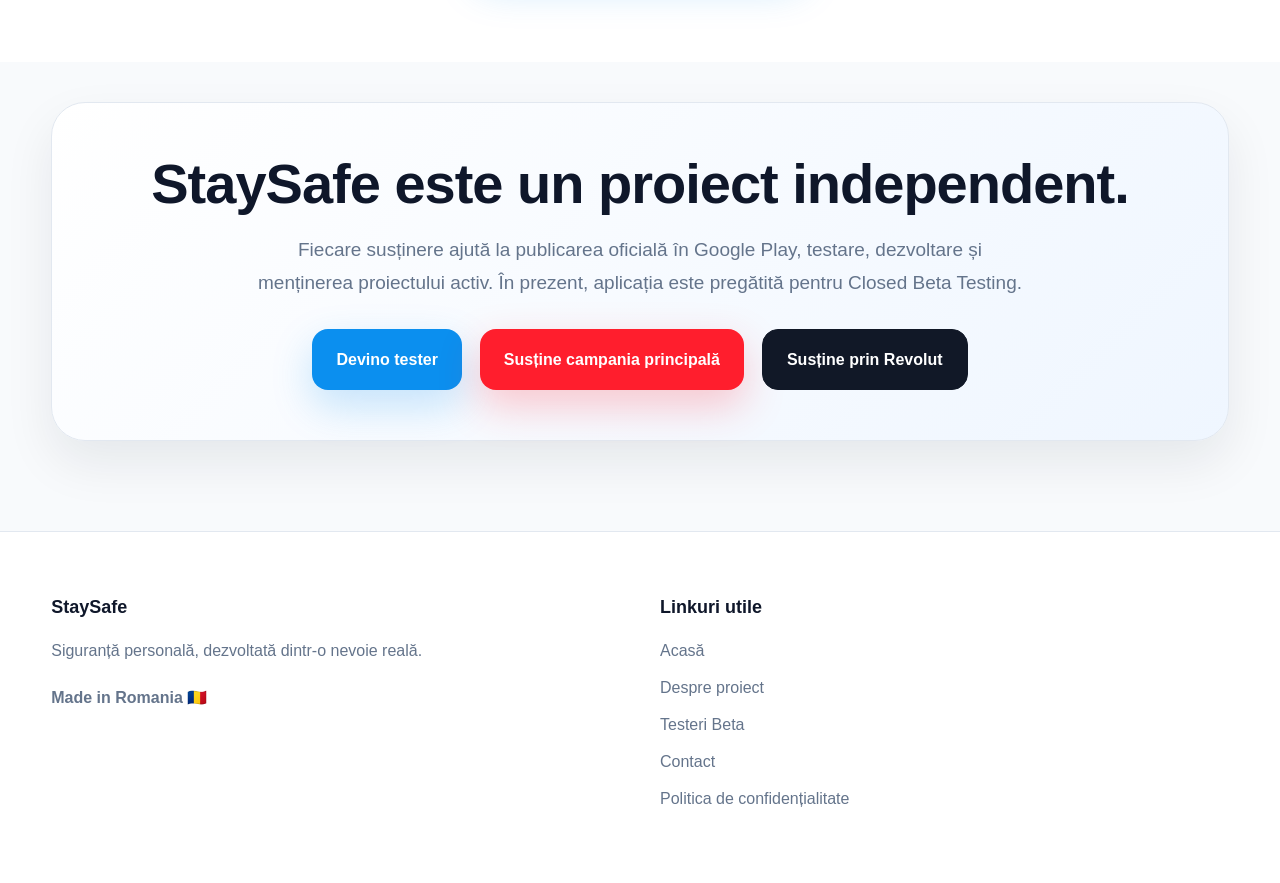
==== commit 9c83467e: "Add files via upload" ====
--- a/index.html
+++ b/index.html
@@ -13,17 +13,18 @@
   <meta charset="UTF-8" />
   <meta name="viewport" content="width=device-width, initial-scale=1.0" />
 
-  <title>StaySafe - Siguranța ta, la o atingere distanță</title>
-  <meta name="description" content="StaySafe este o aplicație de urgență creată să te protejeze când secundele contează. SOS instant, locație GPS și informații medicale esențiale." />
-
-  <link rel="stylesheet" href="style.css?v=5" />
+  <title>StaySafe Beta - Siguranța ta, la o atingere distanță</title>
+  <meta name="description" content="StaySafe este o aplicație de siguranță personală aflată în testare Beta: SOS cu locație GPS, detectare cădere, alertă full-screen și funcții de urgență." />
+
+  <link rel="stylesheet" href="style.css?v=6" />
 </head>
 
 <body>
-<div class="beta-bar">
-🚧 StaySafe este în testare Beta pe Google Play • Căutăm primii 50 testeri
-<a href="testeri.html">Devino tester</a>
-</div>
+  <div class="beta-bar">
+    🚧 StaySafe este în testare Beta pe Google Play • Căutăm primii 50 testeri
+    <a href="testeri.html">Devino tester</a>
+  </div>
+
   <header class="site-header">
     <div class="container nav">
       <a class="brand" href="index.html">
@@ -45,39 +46,48 @@
     <section class="hero">
       <div class="container hero-grid">
         <div class="hero-content">
-          <div class="badge">🟢 În examinare Google Play • Closed Testing activ</div>
+          <div class="badge">🟢 Closed Beta • Google Play Testing</div>
 
           <h1>StaySafe Beta<br>Siguranța ta, la o atingere distanță.</h1>
 
           <p>
-            Aplicație de urgență creată pentru situații în care fiecare secundă contează:
-            detectare căderi, SOS cu locație GPS, alertă full-screen automată și funcții medicale rapide.
+            Aplicație de siguranță personală creată pentru situații în care fiecare secundă contează:
+            SOS cu locație GPS, detectare cădere, alertă full-screen automată și funcții rapide de urgență.
           </p>
 
-          <div style="background:#111;border:1px solid #333;padding:15px;border-radius:12px;margin:20px 0;">
-            <strong style="color:#4CAF50;">Primele 50 locuri disponibile pentru testeri Google Play</strong>
-            <p style="margin-top:10px;">
-              StaySafe este dezvoltat de o singură persoană. Caut testeri care să încerce aplicația pe modele diferite de telefoane și să ofere feedback real.
+          <div style="background:#111827;border:1px solid #263241;padding:20px;border-radius:18px;margin:24px 0;color:#f8fafc;">
+            <strong style="color:#4ade80;font-size:20px;">Primele 50 locuri disponibile pentru testeri Google Play</strong>
+            <p style="margin-top:10px;color:#cbd5e1;font-size:16px;">
+              StaySafe este dezvoltat independent, de o singură persoană. Caut testeri care să încerce aplicația pe modele diferite de telefoane și să ofere feedback real.
             </p>
+
+            <div style="margin-top:16px;background:#020617;border:1px solid #334155;border-radius:14px;padding:14px;">
+              <strong>Testeri beta:</strong> 4 / 50 locuri ocupate
+            </div>
           </div>
 
           <div class="hero-actions">
-            <a class="btn btn-blue" href="https://play.google.com/apps/testing/PUNE_LINK_TESTARE" target="_blank" rel="noopener" onclick="gtag('event', 'join_beta');">
-              Devino tester Google Play
+            <a class="btn btn-blue" href="testeri.html" onclick="gtag('event', 'open_beta_page');">
+              Devino tester StaySafe Beta
             </a>
+
+            <a class="btn btn-dark" href="https://play.google.com/apps/testing/PUNE_LINK_TESTARE" target="_blank" rel="noopener" onclick="gtag('event', 'join_google_play_beta');">
+              Link Google Play Testing
+            </a>
+
             <a class="btn btn-red" href="staysafe-free.apk" download onclick="gtag('event', 'download_apk');">
-              Descarcă APK (backup)
+              Descarcă APK backup
             </a>
           </div>
 
           <div class="support-line">
-            <p>Ajută-mă să lansez StaySafe pe Google Play.</p>
+            <p>Ajută-mă să lansez StaySafe oficial pe Google Play.</p>
             <a href="https://revolut.me/mihaiqpeq?currency=RON&amount=1000&note=Sustin%20lansarea%20StaySafe%20in%20Google%20Play" target="_blank" rel="noopener">
               Contribuie cu 10/20 RON pe Revolut
             </a>
           </div>
 
-          <div style="margin-top:20px;padding:15px;background:#1b1b1b;border-radius:10px;color:#f8fafc;">
+          <div style="margin-top:20px;padding:15px;background:#eff6ff;border:1px solid #bfdbfe;border-radius:14px;color:#0f172a;">
             ⚠️ Varianta actuală este în testare. Feedback-ul utilizatorilor influențează direct dezvoltarea aplicației.
           </div>
         </div>
@@ -86,18 +96,52 @@
           <div class="phone-screen">
             <div class="phone-top">
               <span>StaySafe</span>
-              <span>FREE</span>
+              <span>BETA</span>
             </div>
 
             <div class="sos-button">SOS</div>
 
             <div class="phone-info">
-              <strong>Mod urgență activ</strong>
-              <span>Locație GPS pregătită</span>
-              <span>Contacte de urgență salvate</span>
-              <span>Dosar medical disponibil</span>
+              <strong>Mod urgență pregătit</strong>
+              <span>Locație GPS pentru SOS</span>
+              <span>Detectare cădere activabilă</span>
+              <span>Alertă full-screen automată</span>
+              <span>Dosar medical de urgență</span>
             </div>
           </div>
+        </div>
+      </div>
+    </section>
+
+    <section class="section" id="testeri">
+      <div class="container">
+        <h2>Căutăm testeri reali</h2>
+        <p class="section-lead">
+          StaySafe trebuie testată pe cât mai multe telefoane. Producătorii Android gestionează diferit notificările, serviciile în fundal, alertele full-screen și senzorii.
+        </p>
+
+        <div class="steps-grid">
+          <article class="card">
+            <div class="icon">📱</div>
+            <h3>Telefoane diferite</h3>
+            <p>Samsung, Motorola, Xiaomi, Oppo, OnePlus și alte modele pot reacționa diferit la detectarea căderii și notificări.</p>
+          </article>
+
+          <article class="card">
+            <div class="icon">🚨</div>
+            <h3>Funcții critice</h3>
+            <p>Testăm SOS, locația GPS, alertă full-screen, detectare cădere, apel automat și modul Pericol.</p>
+          </article>
+
+          <article class="card">
+            <div class="icon">🛠️</div>
+            <h3>Feedback util</h3>
+            <p>Fiecare test ajută la îmbunătățirea aplicației înainte de lansarea oficială pe Google Play.</p>
+          </article>
+        </div>
+
+        <div class="center">
+          <a class="btn btn-blue" href="testeri.html">Vezi instrucțiunile pentru testeri</a>
         </div>
       </div>
     </section>
@@ -162,19 +206,19 @@
           <article class="card">
             <div class="icon">🚨</div>
             <h3>Declanșezi</h3>
-            <p>Apeși butonul SOS și aplicația pornește fluxul de urgență.</p>
+            <p>Apeși butonul SOS sau aplicația detectează o posibilă cădere și pornește fluxul de urgență.</p>
           </article>
 
           <article class="card">
             <div class="icon">📍</div>
             <h3>Alertezi</h3>
-            <p>Contactele primesc locația ta GPS, astfel încât să știe unde ești.</p>
+            <p>Contactul de urgență primește mesaj SOS cu locația ta GPS, astfel încât să știe unde ești.</p>
           </article>
 
           <article class="card">
             <div class="icon">❤️</div>
-            <h3>Ești salvat</h3>
-            <p>Informațiile tale vitale pot ajuta familia sau salvatorii să intervină corect.</p>
+            <h3>Primești ajutor</h3>
+            <p>Informațiile de urgență și alerta rapidă pot ajuta familia sau salvatorii să intervină mai repede.</p>
           </article>
         </div>
       </div>
@@ -184,7 +228,7 @@
       <div class="container">
         <h2>Free vs Pro</h2>
         <p class="section-lead">
-          Varianta FREE oferă funcțiile esențiale. Varianta PRO va extinde StaySafe cu funcții avansate pentru siguranță medicală, pericol, familie și persoane vulnerabile.
+          Varianta FREE oferă funcțiile esențiale. Varianta PRO va extinde StaySafe cu funcții avansate pentru siguranță personală, familie și persoane vulnerabile.
         </p>
 
         <div class="table-wrap">
@@ -213,7 +257,7 @@
                 <td>Contacte multiple</td>
               </tr>
               <tr>
-                <td>Dosar medical rapid</td>
+                <td>Dosar de urgență</td>
                 <td>Da</td>
                 <td>Extins + export PDF</td>
               </tr>
@@ -228,6 +272,11 @@
                 <td>Avansată</td>
               </tr>
               <tr>
+                <td>Alertă full-screen la cădere</td>
+                <td>Da</td>
+                <td>Da</td>
+              </tr>
+              <tr>
                 <td>Live tracking pentru familie</td>
                 <td>Nu</td>
                 <td>Da</td>
@@ -244,11 +293,6 @@
               </tr>
               <tr>
                 <td>Mod silențios / interfață mascată</td>
-                <td>Nu</td>
-                <td>Da</td>
-              </tr>
-              <tr>
-                <td>Înregistrare audio în cloud pentru dovezi</td>
                 <td>Nu</td>
                 <td>Da</td>
               </tr>
@@ -274,6 +318,7 @@
           Fiecare susținere ajută la publicarea oficială în Google Play, testare, dezvoltare și menținerea proiectului activ. În prezent, aplicația este pregătită pentru Closed Beta Testing.
         </p>
         <div class="cta-actions">
+          <a class="btn btn-blue" href="testeri.html">Devino tester</a>
           <a class="btn btn-red" href="https://4fund.com/ro/pda5jh" target="_blank" rel="noopener">Susține campania principală</a>
           <a class="btn btn-dark" href="https://revolut.me/mihaiqpeq?currency=RON&amount=1000&note=Sustin%20lansarea%20StaySafe%20in%20Google%20Play" target="_blank" rel="noopener">Susține prin Revolut</a>
         </div>
@@ -291,7 +336,9 @@
 
       <div>
         <strong>Linkuri utile</strong>
+        <a href="index.html">Acasă</a>
         <a href="despre.html">Despre proiect</a>
+        <a href="testeri.html">Testeri Beta</a>
         <a href="contact.html">Contact</a>
         <a href="privacy.html">Politica de confidențialitate</a>
       </div>
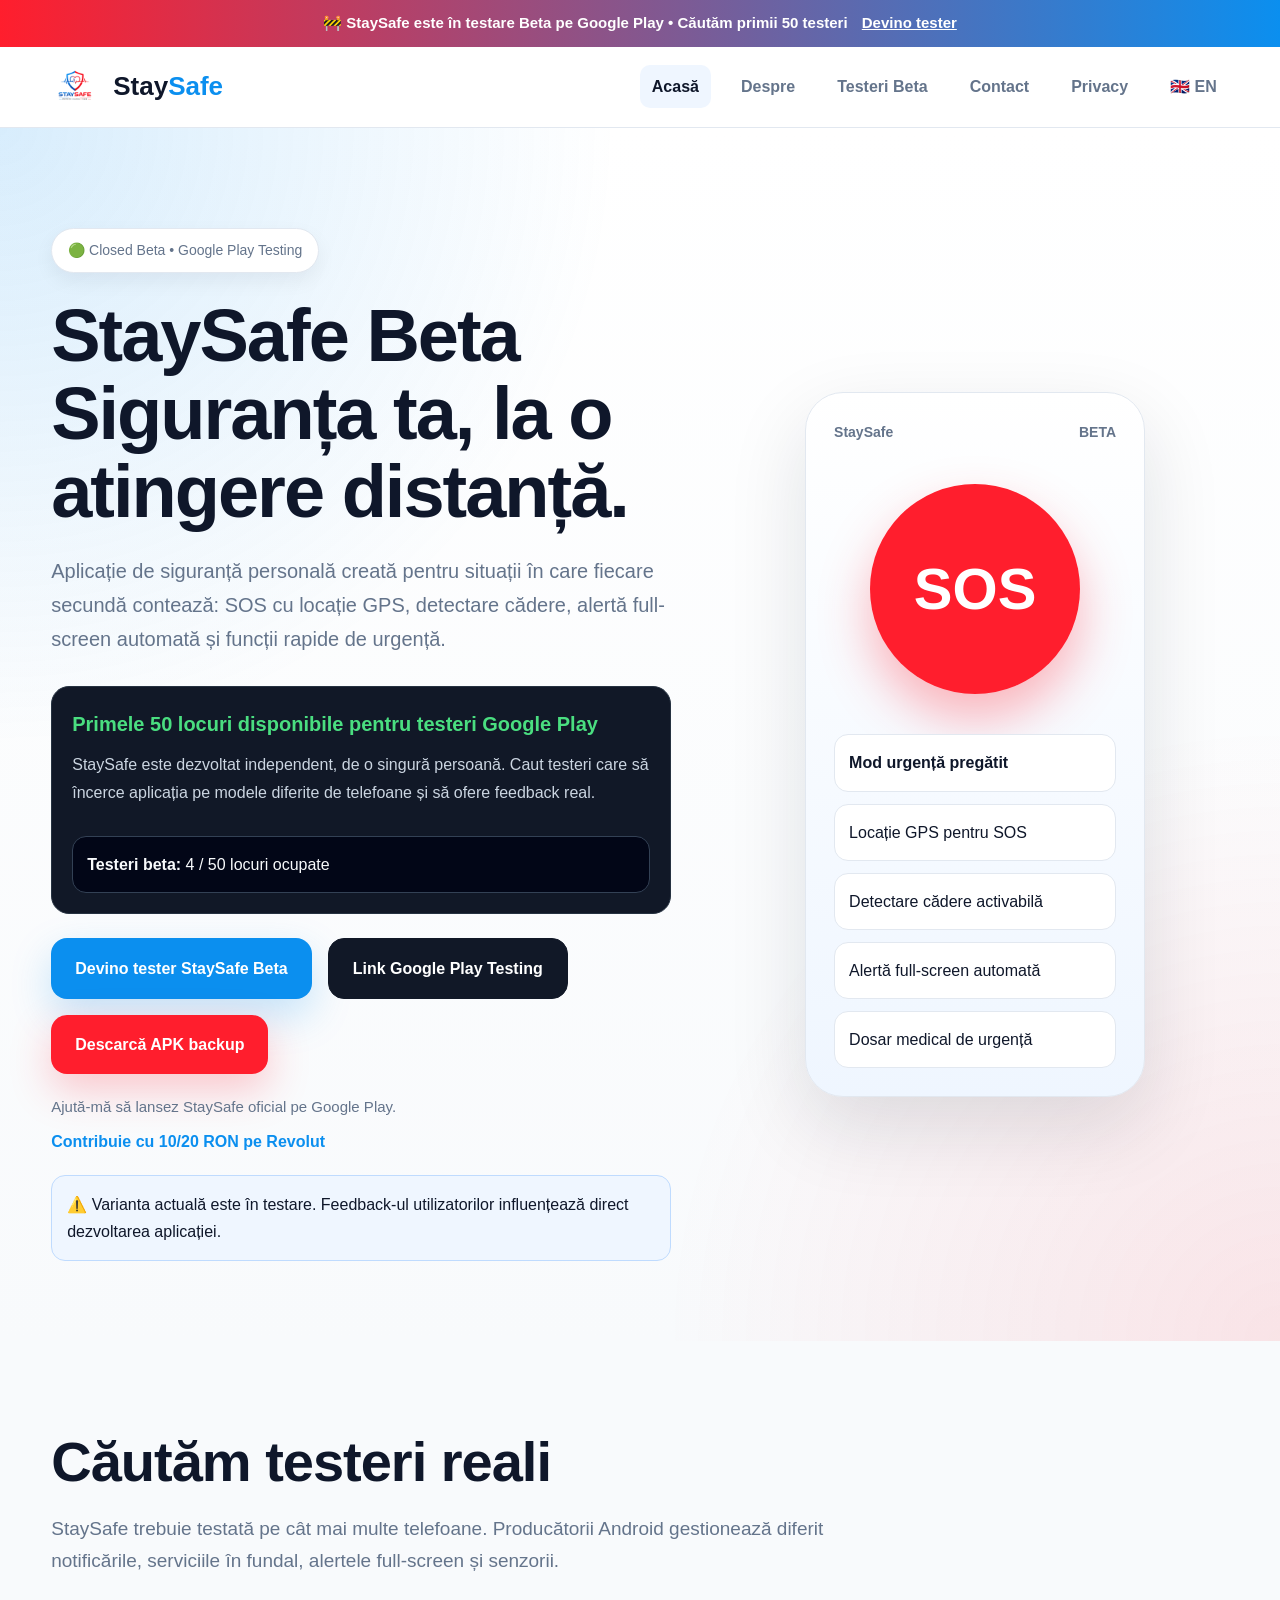
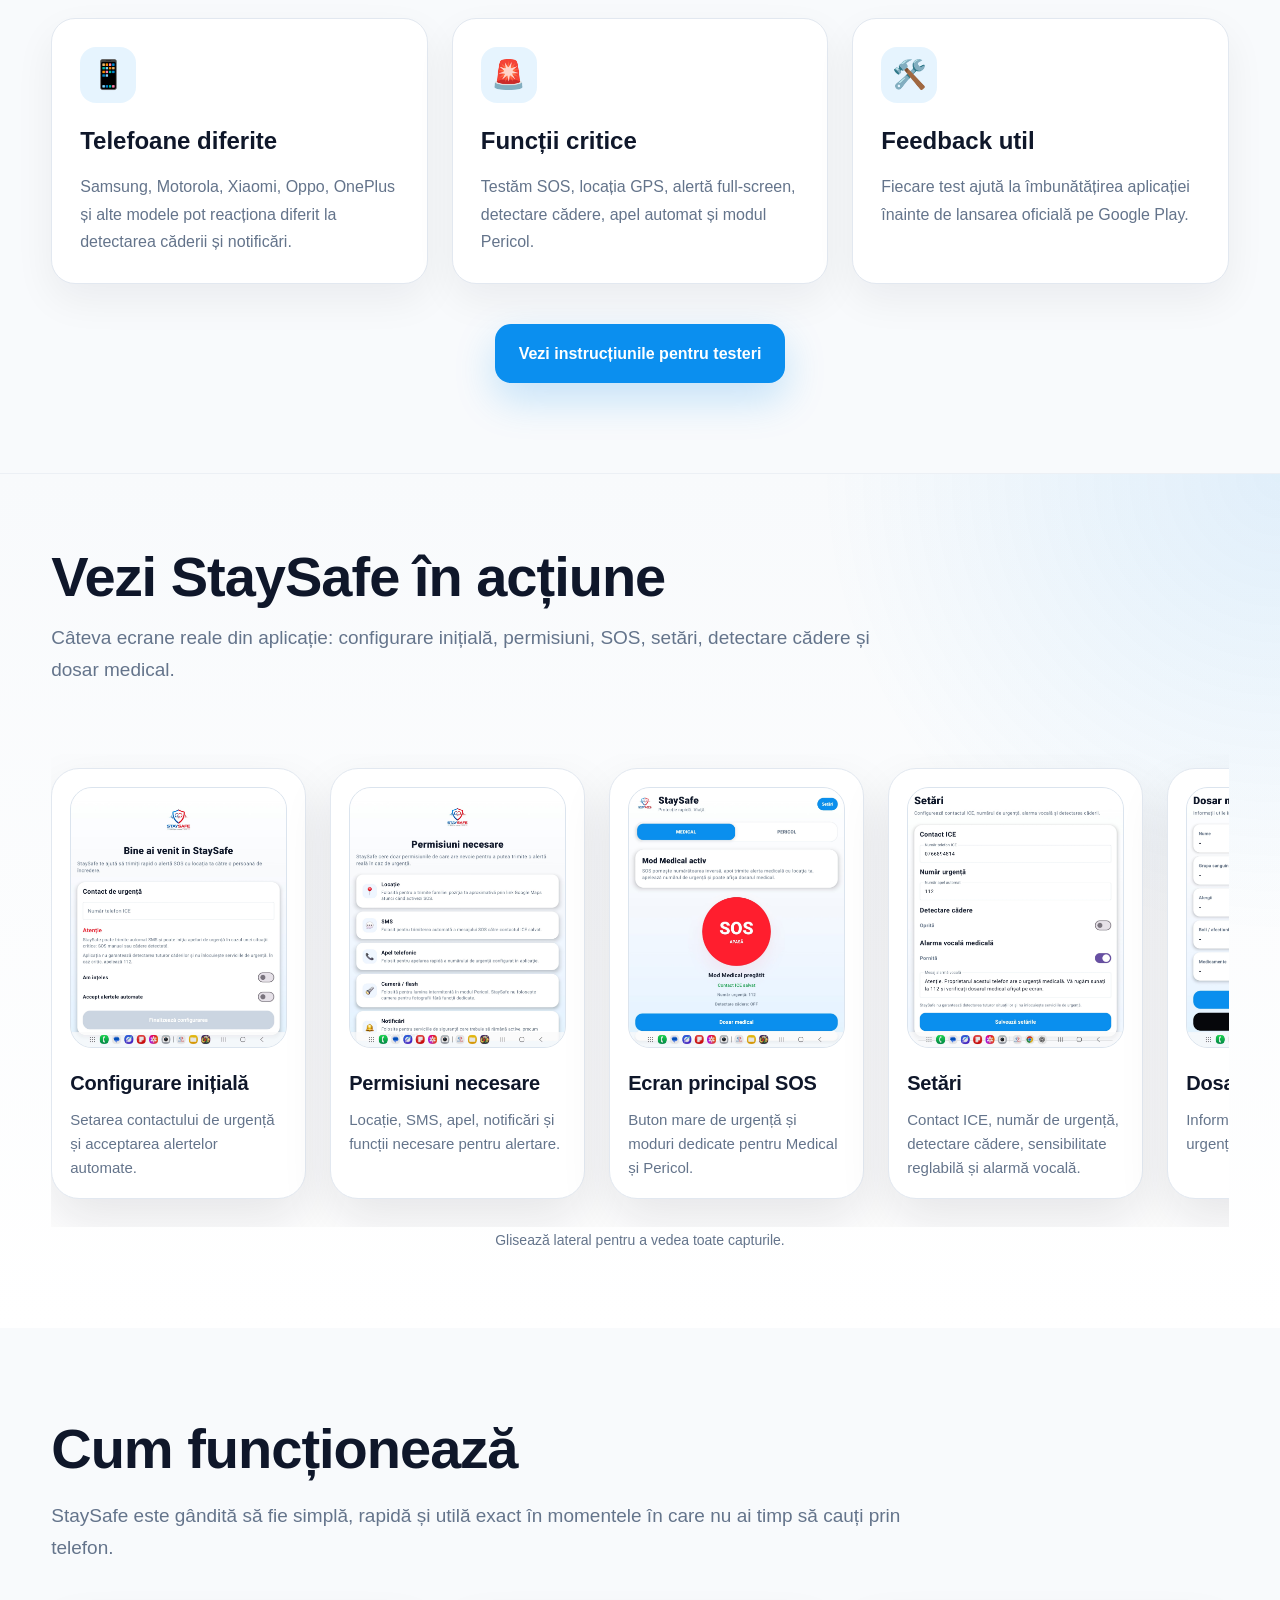
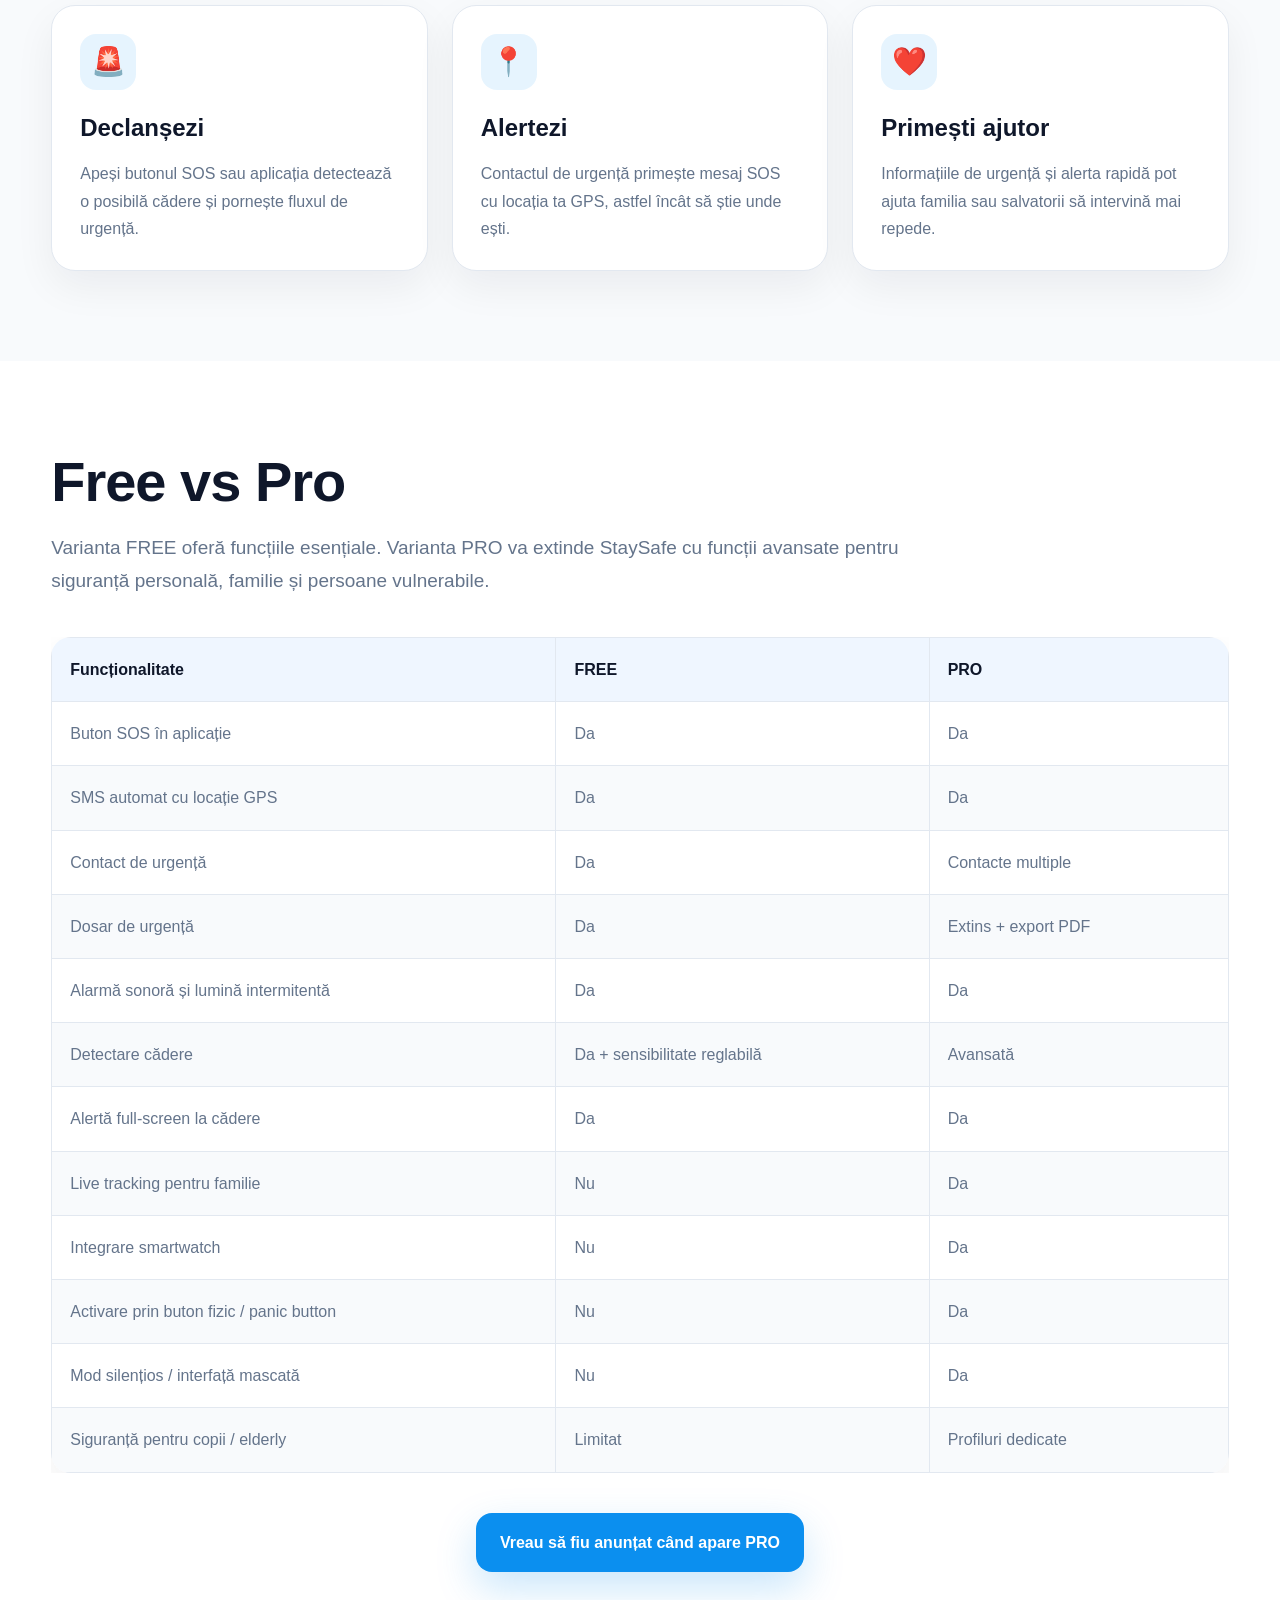
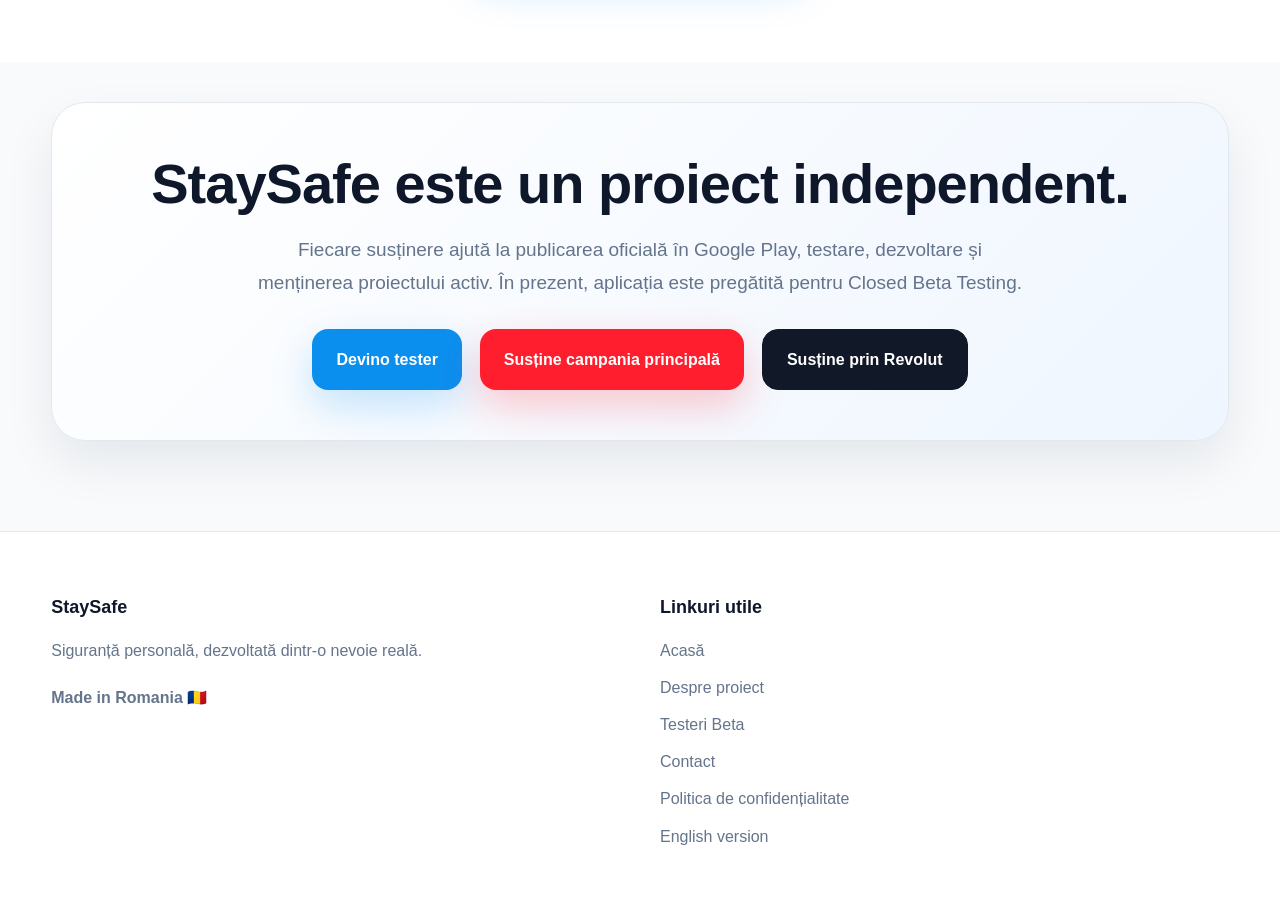
==== commit fce36217: "Add files via upload" ====
--- a/index.html
+++ b/index.html
@@ -38,6 +38,7 @@
         <a href="testeri.html">Testeri Beta</a>
         <a href="contact.html">Contact</a>
         <a href="privacy.html">Privacy</a>
+        <a href="index-en.html">🇬🇧 EN</a>
       </nav>
     </div>
   </header>
@@ -341,6 +342,7 @@
         <a href="testeri.html">Testeri Beta</a>
         <a href="contact.html">Contact</a>
         <a href="privacy.html">Politica de confidențialitate</a>
+        <a href="index-en.html">English version</a>
       </div>
     </div>
   </footer>
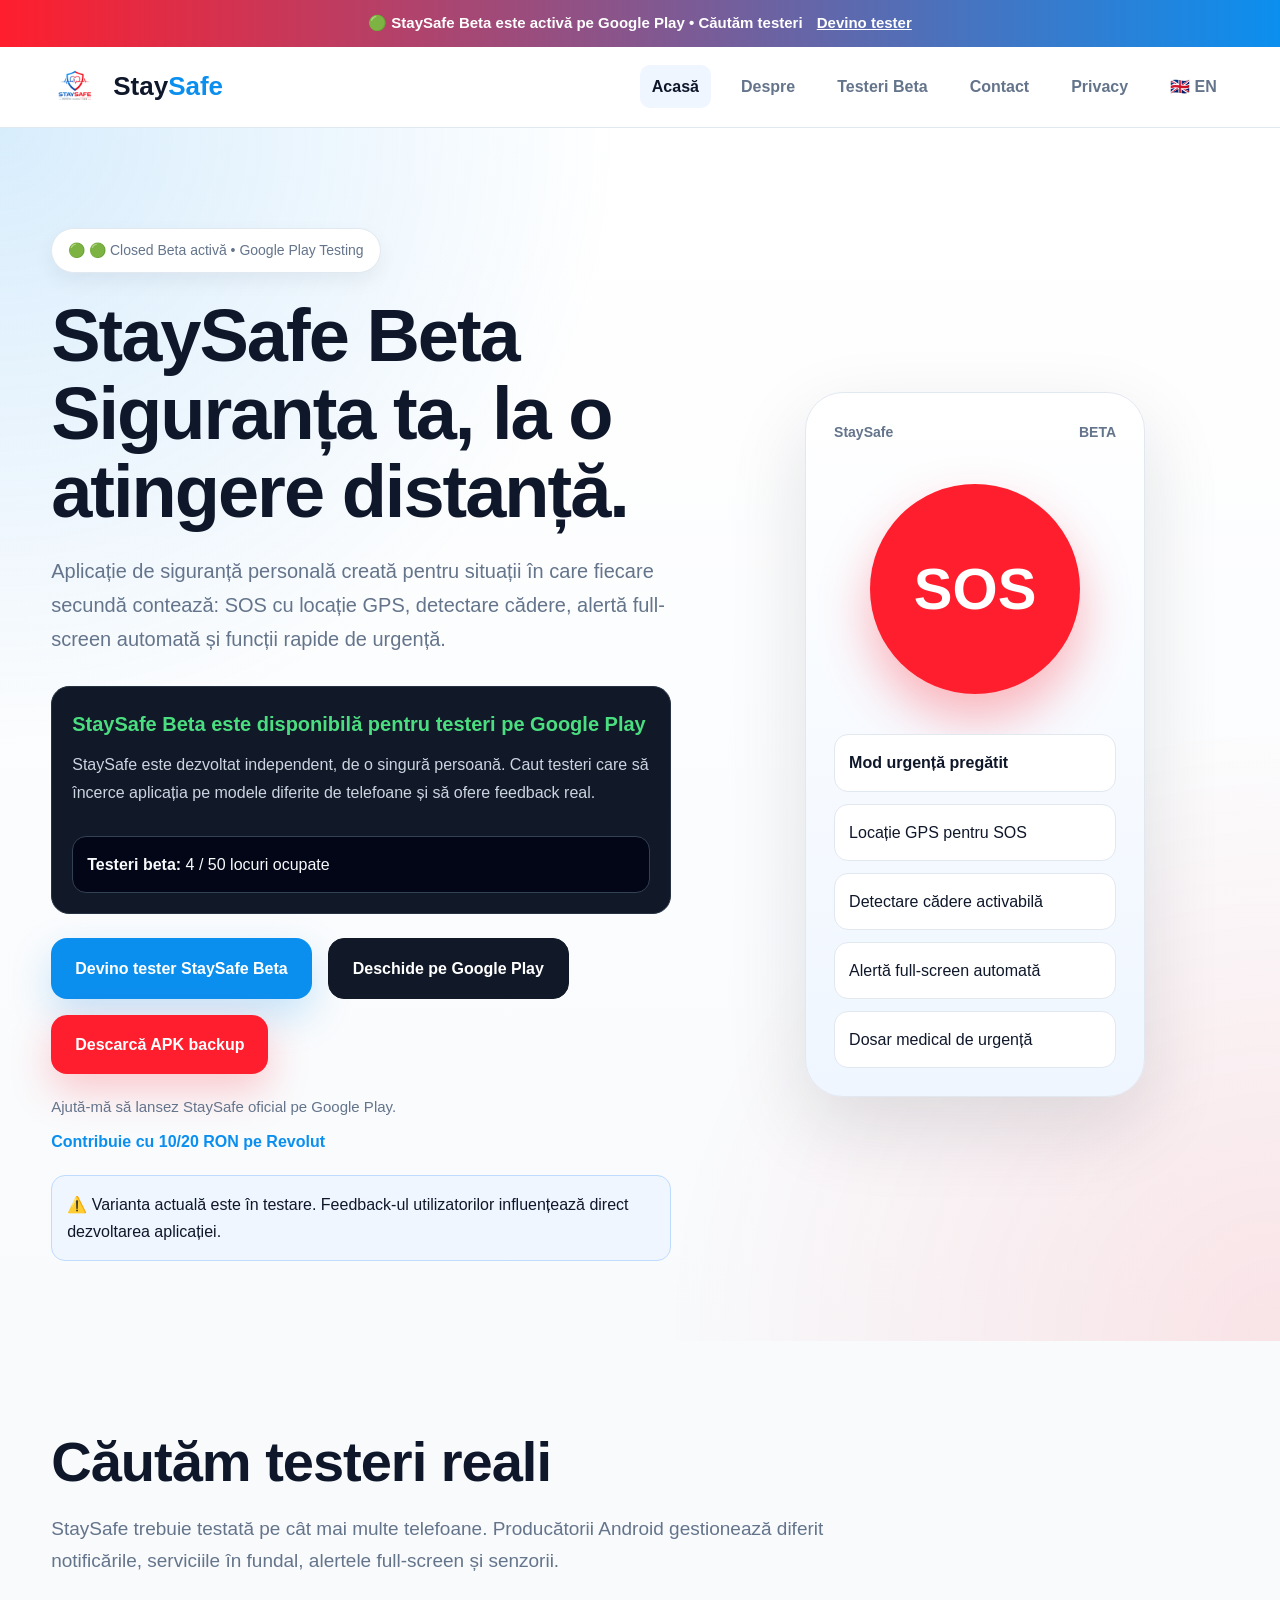
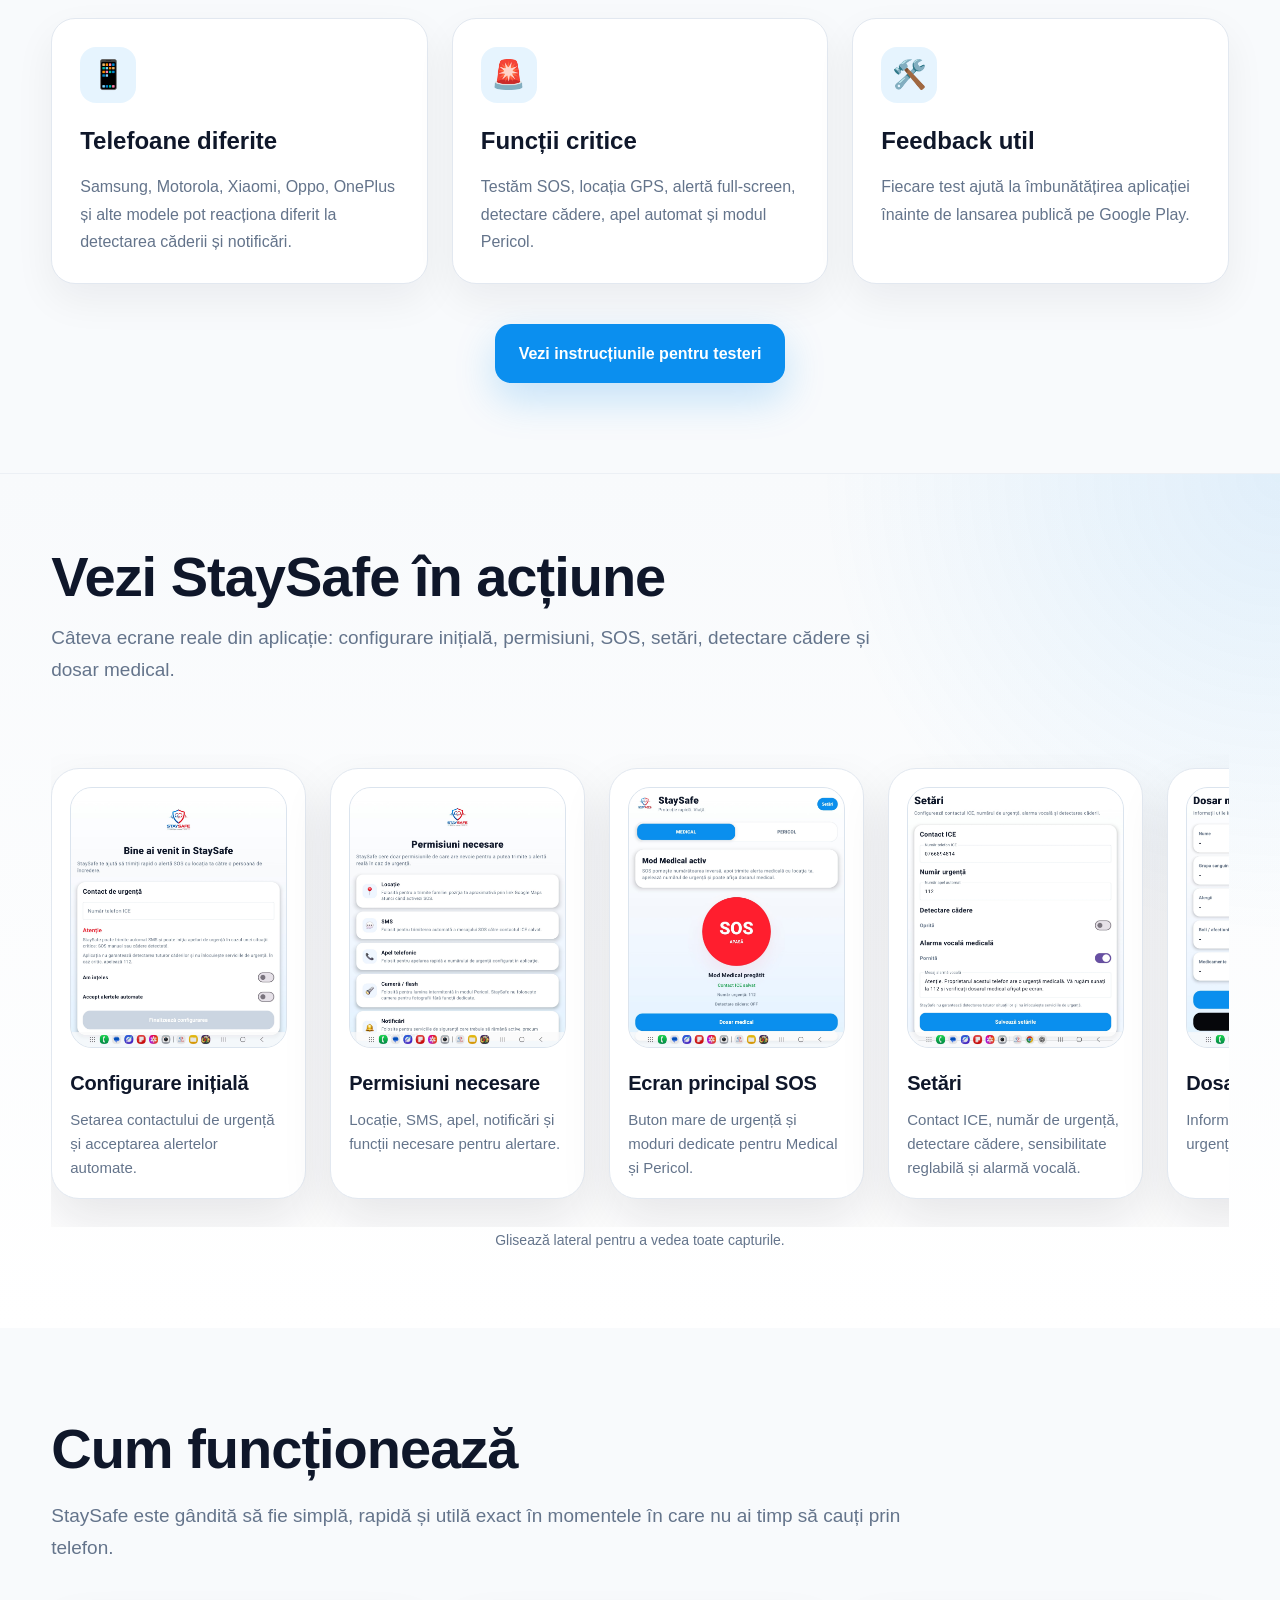
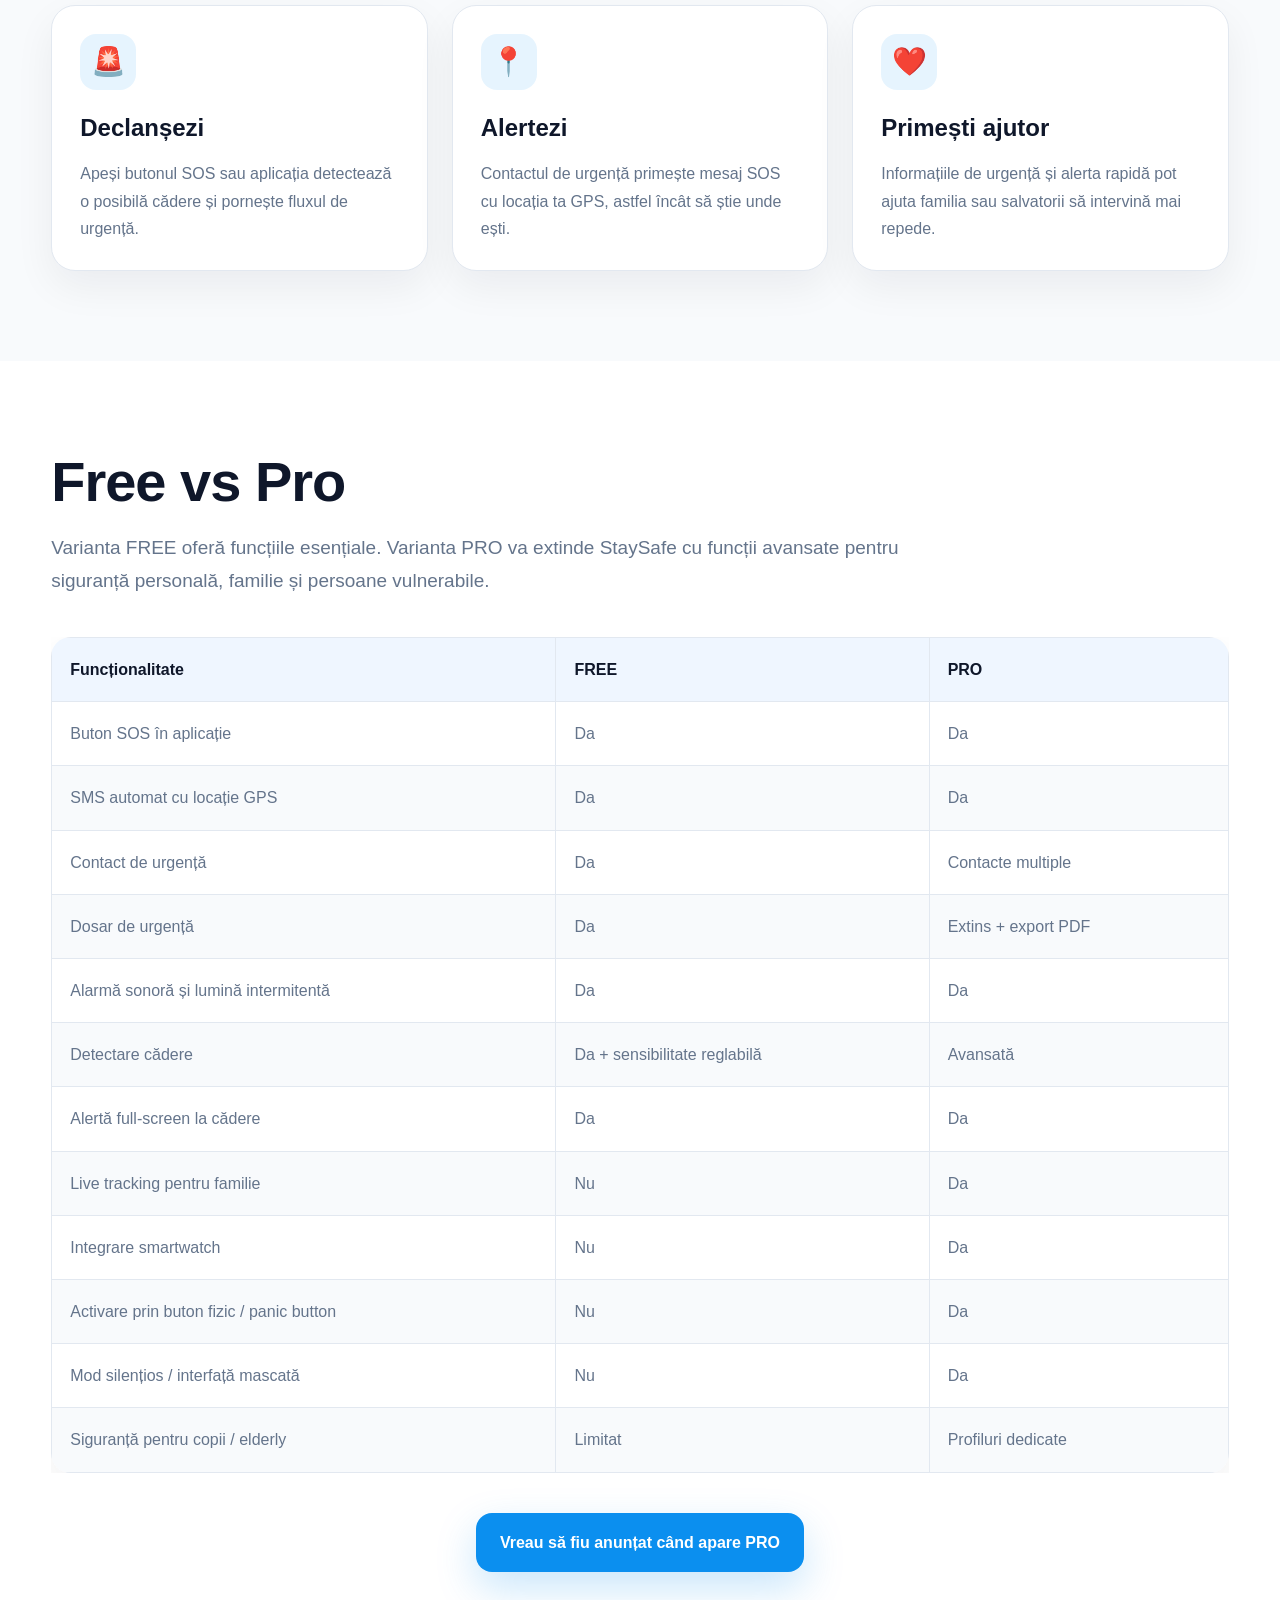
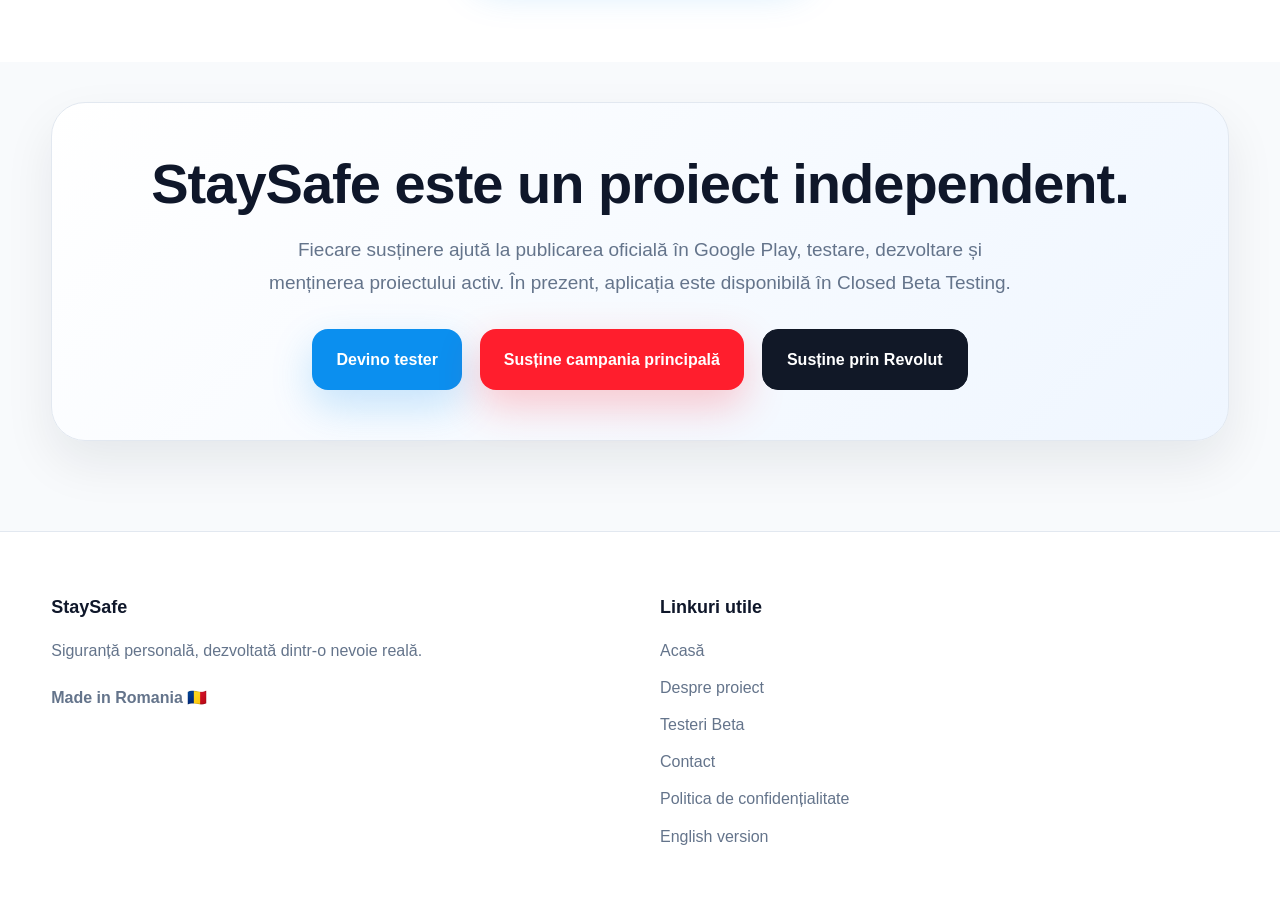
==== commit 78ae7c2a: "Add files via upload" ====
--- a/index.html
+++ b/index.html
@@ -21,7 +21,7 @@
 
 <body>
   <div class="beta-bar">
-    🚧 StaySafe este în testare Beta pe Google Play • Căutăm primii 50 testeri
+    🟢 StaySafe Beta este activă pe Google Play • Căutăm testeri
     <a href="testeri.html">Devino tester</a>
   </div>
 
@@ -47,7 +47,7 @@
     <section class="hero">
       <div class="container hero-grid">
         <div class="hero-content">
-          <div class="badge">🟢 Closed Beta • Google Play Testing</div>
+          <div class="badge">🟢 🟢 Closed Beta activă • Google Play Testing</div>
 
           <h1>StaySafe Beta<br>Siguranța ta, la o atingere distanță.</h1>
 
@@ -57,7 +57,7 @@
           </p>
 
           <div style="background:#111827;border:1px solid #263241;padding:20px;border-radius:18px;margin:24px 0;color:#f8fafc;">
-            <strong style="color:#4ade80;font-size:20px;">Primele 50 locuri disponibile pentru testeri Google Play</strong>
+            <strong style="color:#4ade80;font-size:20px;">StaySafe Beta este disponibilă pentru testeri pe Google Play</strong>
             <p style="margin-top:10px;color:#cbd5e1;font-size:16px;">
               StaySafe este dezvoltat independent, de o singură persoană. Caut testeri care să încerce aplicația pe modele diferite de telefoane și să ofere feedback real.
             </p>
@@ -72,8 +72,8 @@
               Devino tester StaySafe Beta
             </a>
 
-            <a class="btn btn-dark" href="https://play.google.com/apps/testing/PUNE_LINK_TESTARE" target="_blank" rel="noopener" onclick="gtag('event', 'join_google_play_beta');">
-              Link Google Play Testing
+            <a class="btn btn-dark" href="https://play.google.com/store/apps/details?id=ro.staysafe.app" target="_blank" rel="noopener" onclick="gtag('event', 'join_google_play_beta');">
+              Deschide pe Google Play
             </a>
 
             <a class="btn btn-red" href="staysafe-free.apk" download onclick="gtag('event', 'download_apk');">
@@ -137,7 +137,7 @@
           <article class="card">
             <div class="icon">🛠️</div>
             <h3>Feedback util</h3>
-            <p>Fiecare test ajută la îmbunătățirea aplicației înainte de lansarea oficială pe Google Play.</p>
+            <p>Fiecare test ajută la îmbunătățirea aplicației înainte de lansarea publică pe Google Play.</p>
           </article>
         </div>
 
@@ -316,7 +316,7 @@
       <div class="container cta-box">
         <h2>StaySafe este un proiect independent.</h2>
         <p>
-          Fiecare susținere ajută la publicarea oficială în Google Play, testare, dezvoltare și menținerea proiectului activ. În prezent, aplicația este pregătită pentru Closed Beta Testing.
+          Fiecare susținere ajută la publicarea oficială în Google Play, testare, dezvoltare și menținerea proiectului activ. În prezent, aplicația este disponibilă în Closed Beta Testing.
         </p>
         <div class="cta-actions">
           <a class="btn btn-blue" href="testeri.html">Devino tester</a>
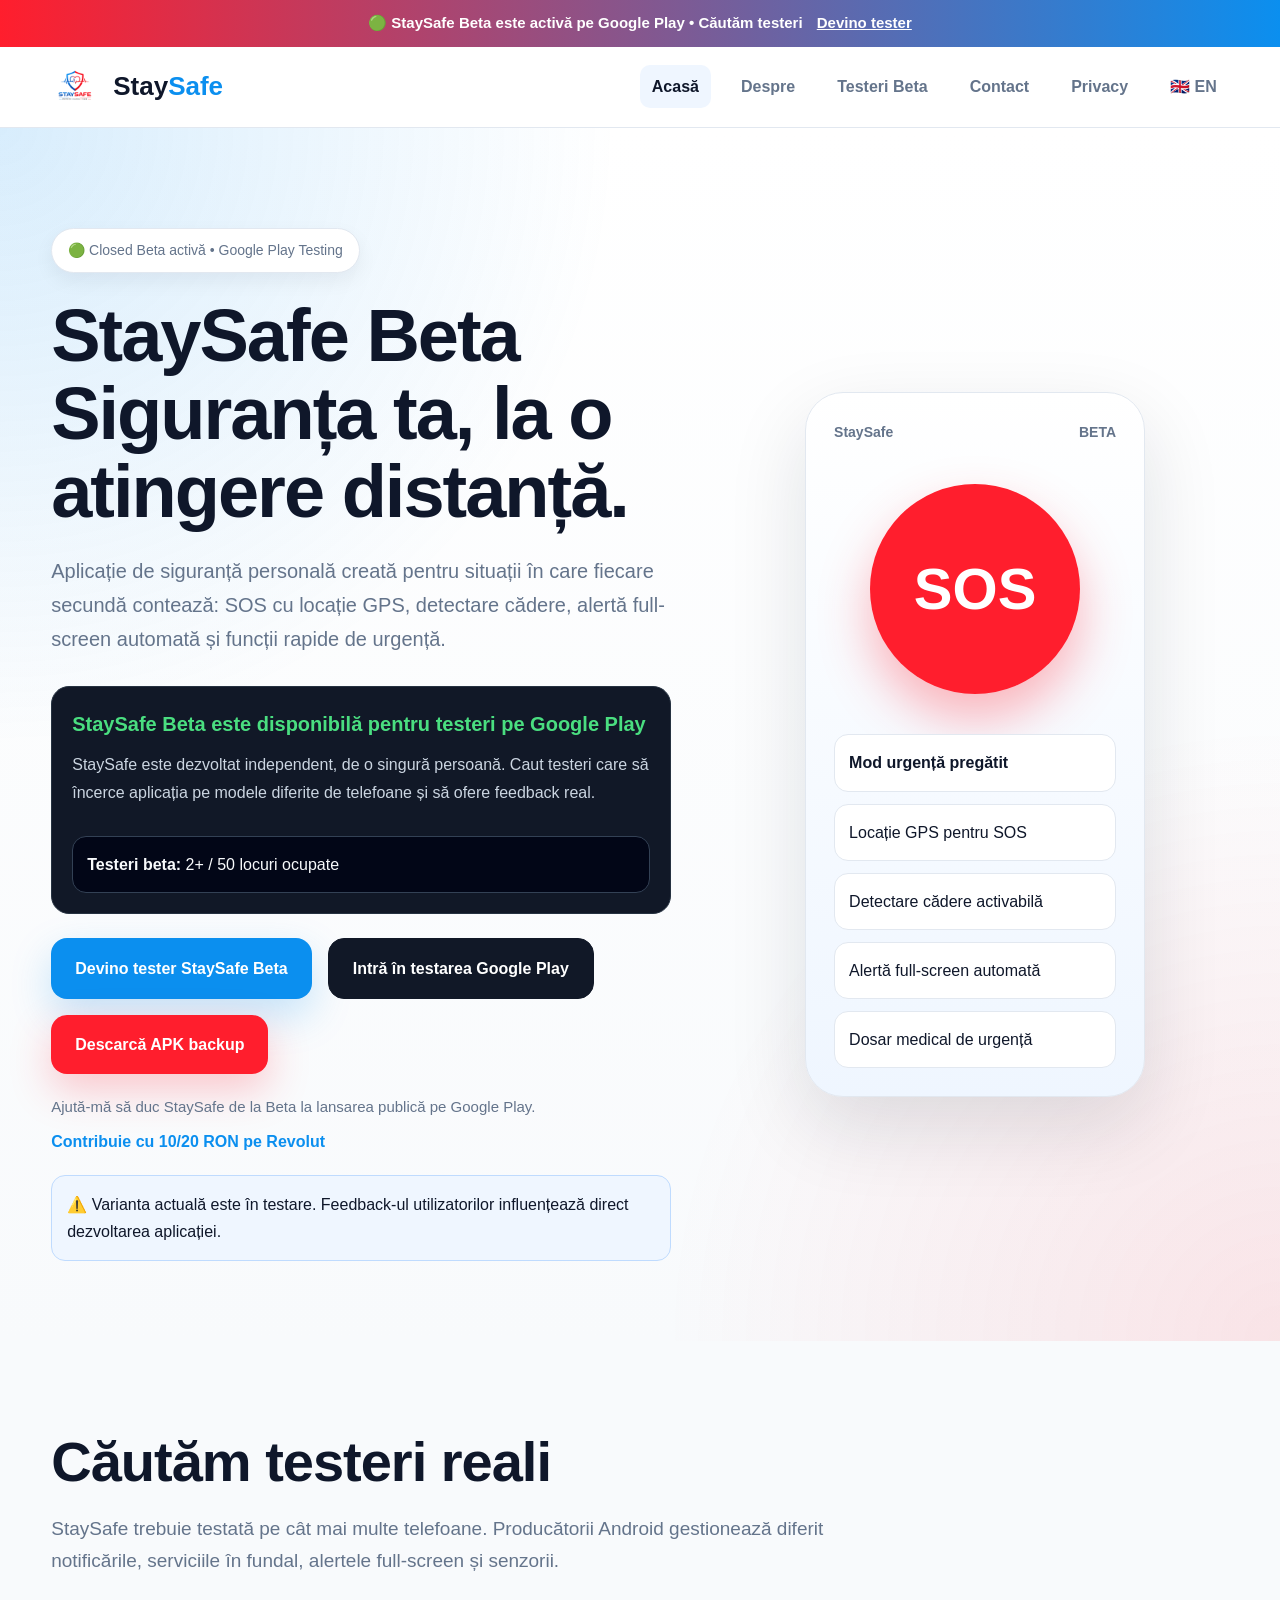
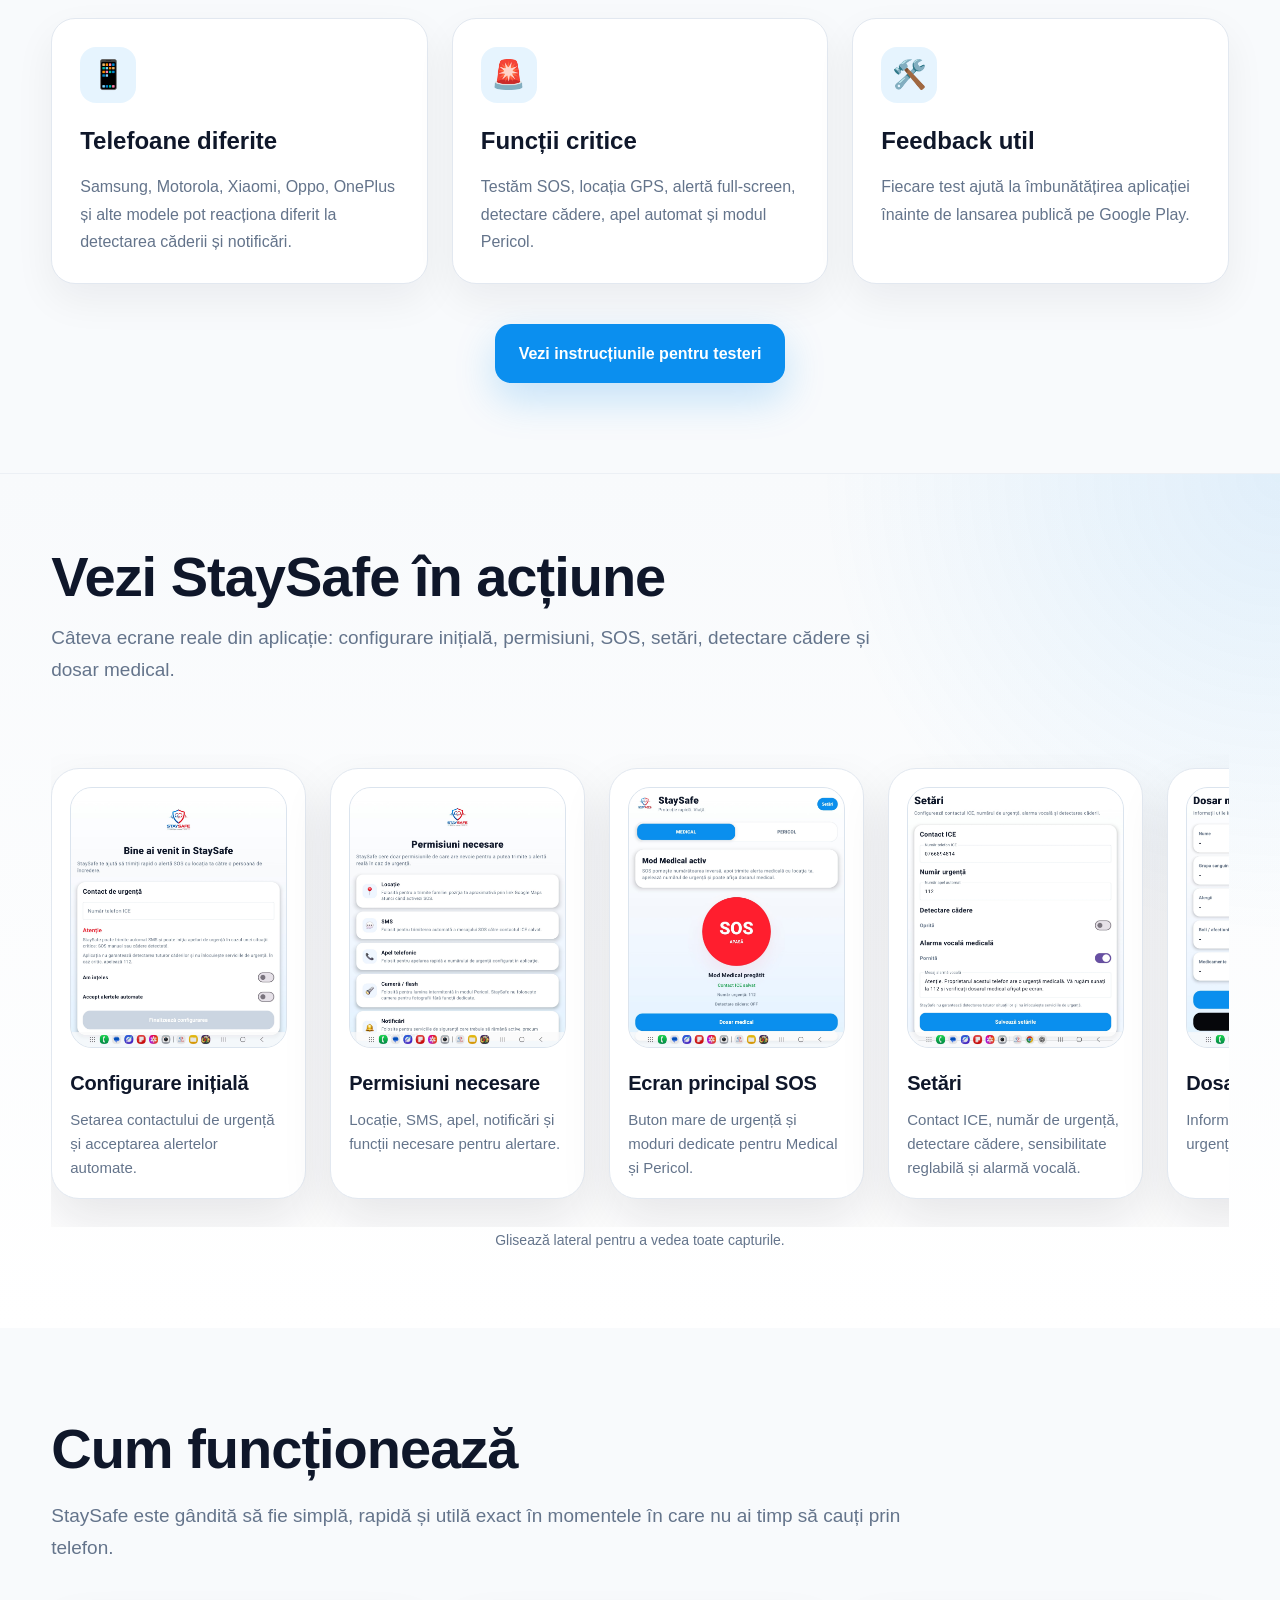
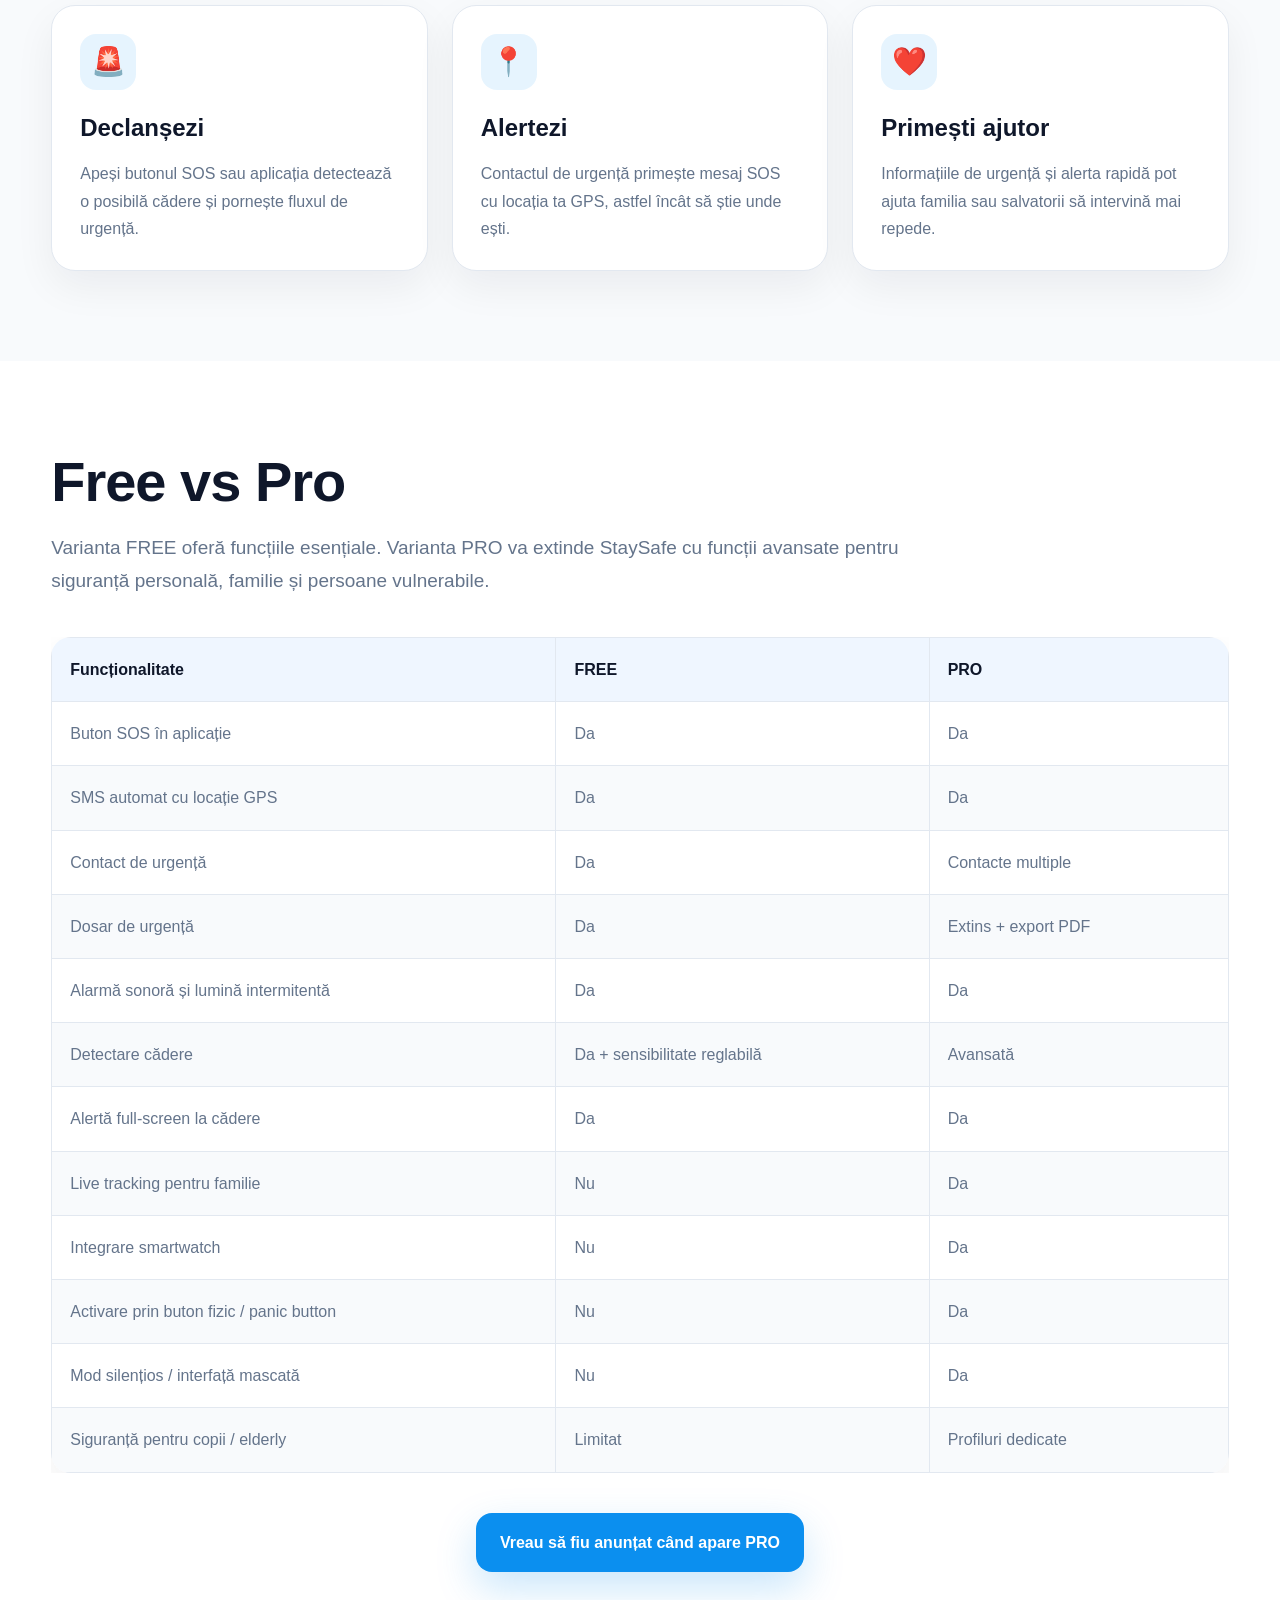
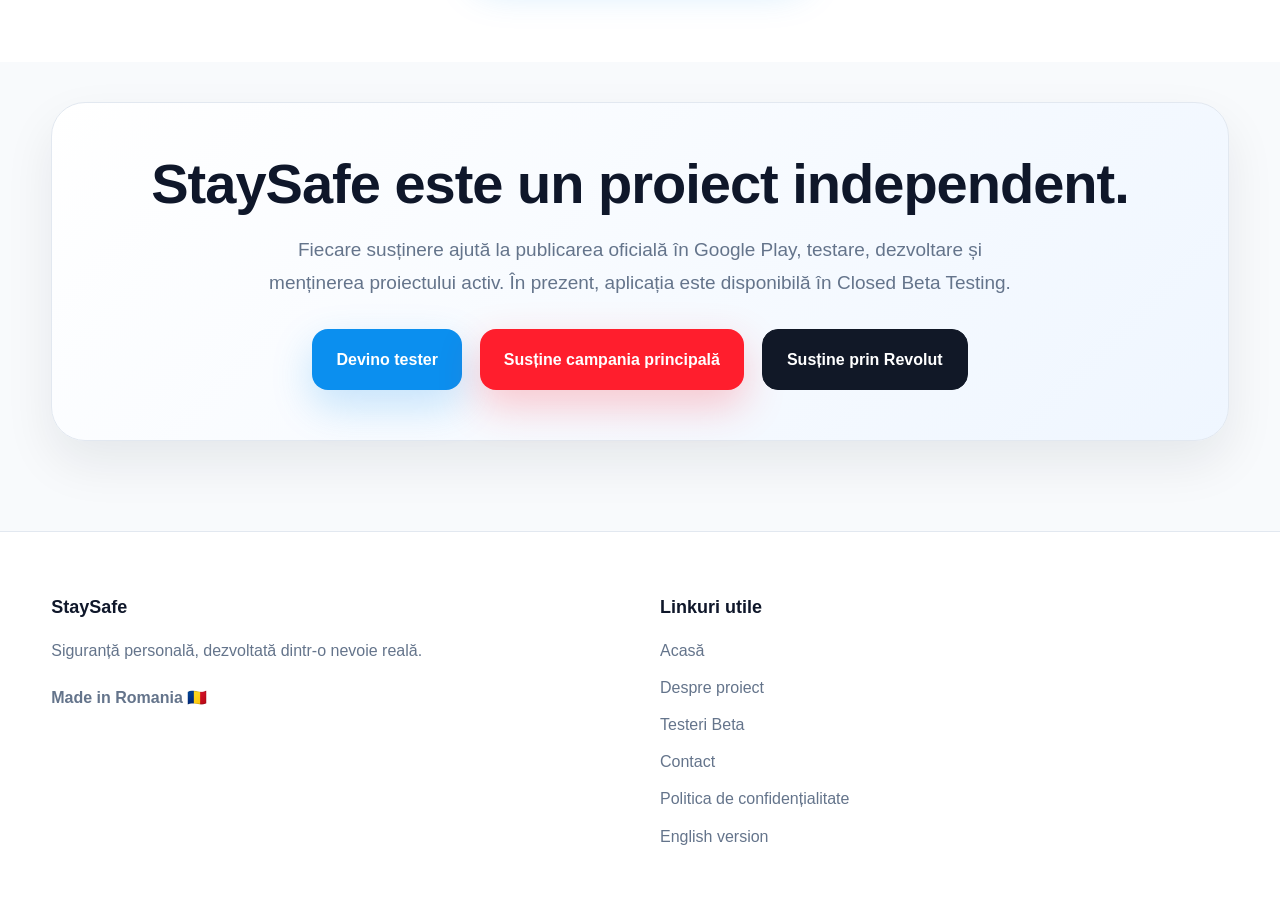
==== commit a0dce95b: "Add files via upload" ====
--- a/index.html
+++ b/index.html
@@ -47,7 +47,7 @@
     <section class="hero">
       <div class="container hero-grid">
         <div class="hero-content">
-          <div class="badge">🟢 🟢 Closed Beta activă • Google Play Testing</div>
+          <div class="badge">🟢 Closed Beta activă • Google Play Testing</div>
 
           <h1>StaySafe Beta<br>Siguranța ta, la o atingere distanță.</h1>
 
@@ -63,7 +63,7 @@
             </p>
 
             <div style="margin-top:16px;background:#020617;border:1px solid #334155;border-radius:14px;padding:14px;">
-              <strong>Testeri beta:</strong> 4 / 50 locuri ocupate
+              <strong>Testeri beta:</strong> 2+ / 50 locuri ocupate
             </div>
           </div>
 
@@ -72,8 +72,8 @@
               Devino tester StaySafe Beta
             </a>
 
-            <a class="btn btn-dark" href="https://play.google.com/store/apps/details?id=ro.staysafe.app" target="_blank" rel="noopener" onclick="gtag('event', 'join_google_play_beta');">
-              Deschide pe Google Play
+            <a class="btn btn-dark" href="https://play.google.com/apps/testing/ro.staysafe.app" target="_blank" rel="noopener" onclick="gtag('event', 'join_google_play_beta');">
+              Intră în testarea Google Play
             </a>
 
             <a class="btn btn-red" href="staysafe-free.apk" download onclick="gtag('event', 'download_apk');">
@@ -82,7 +82,7 @@
           </div>
 
           <div class="support-line">
-            <p>Ajută-mă să lansez StaySafe oficial pe Google Play.</p>
+            <p>Ajută-mă să duc StaySafe de la Beta la lansarea publică pe Google Play.</p>
             <a href="https://revolut.me/mihaiqpeq?currency=RON&amount=1000&note=Sustin%20lansarea%20StaySafe%20in%20Google%20Play" target="_blank" rel="noopener">
               Contribuie cu 10/20 RON pe Revolut
             </a>
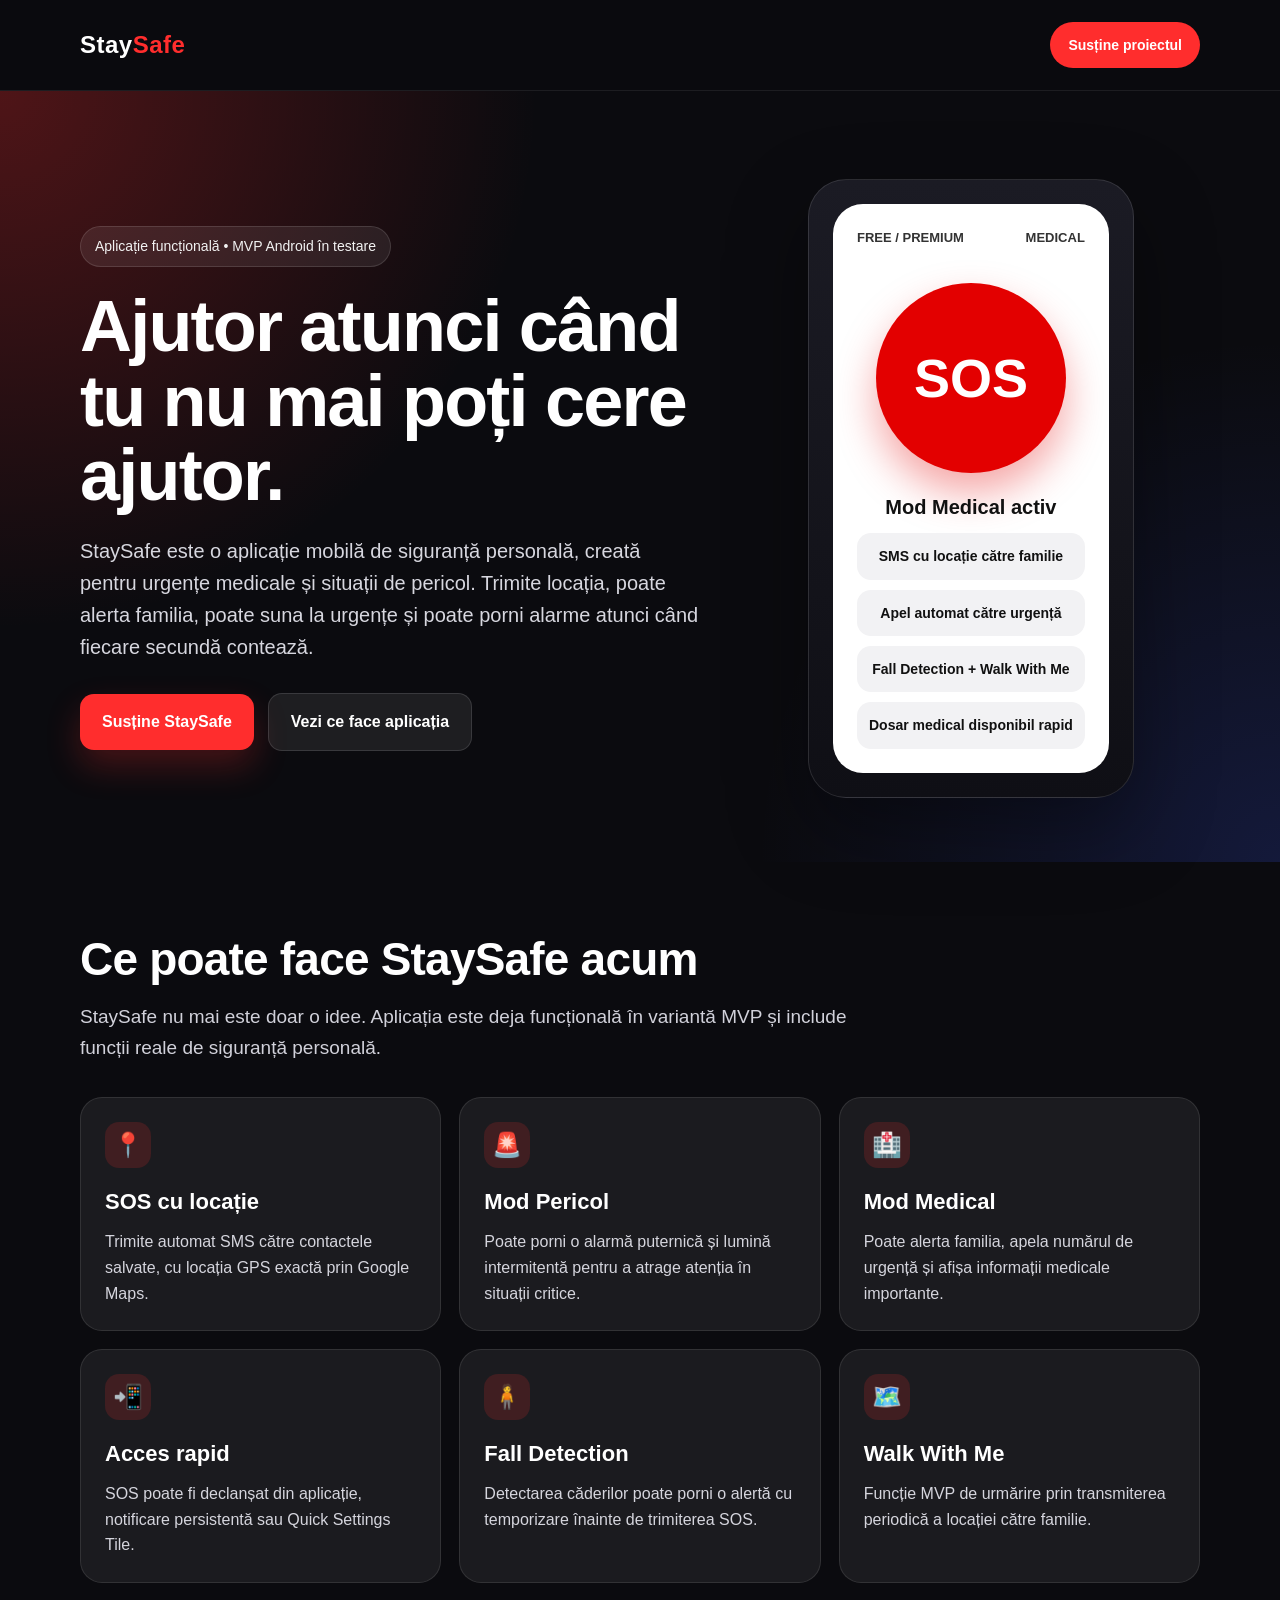
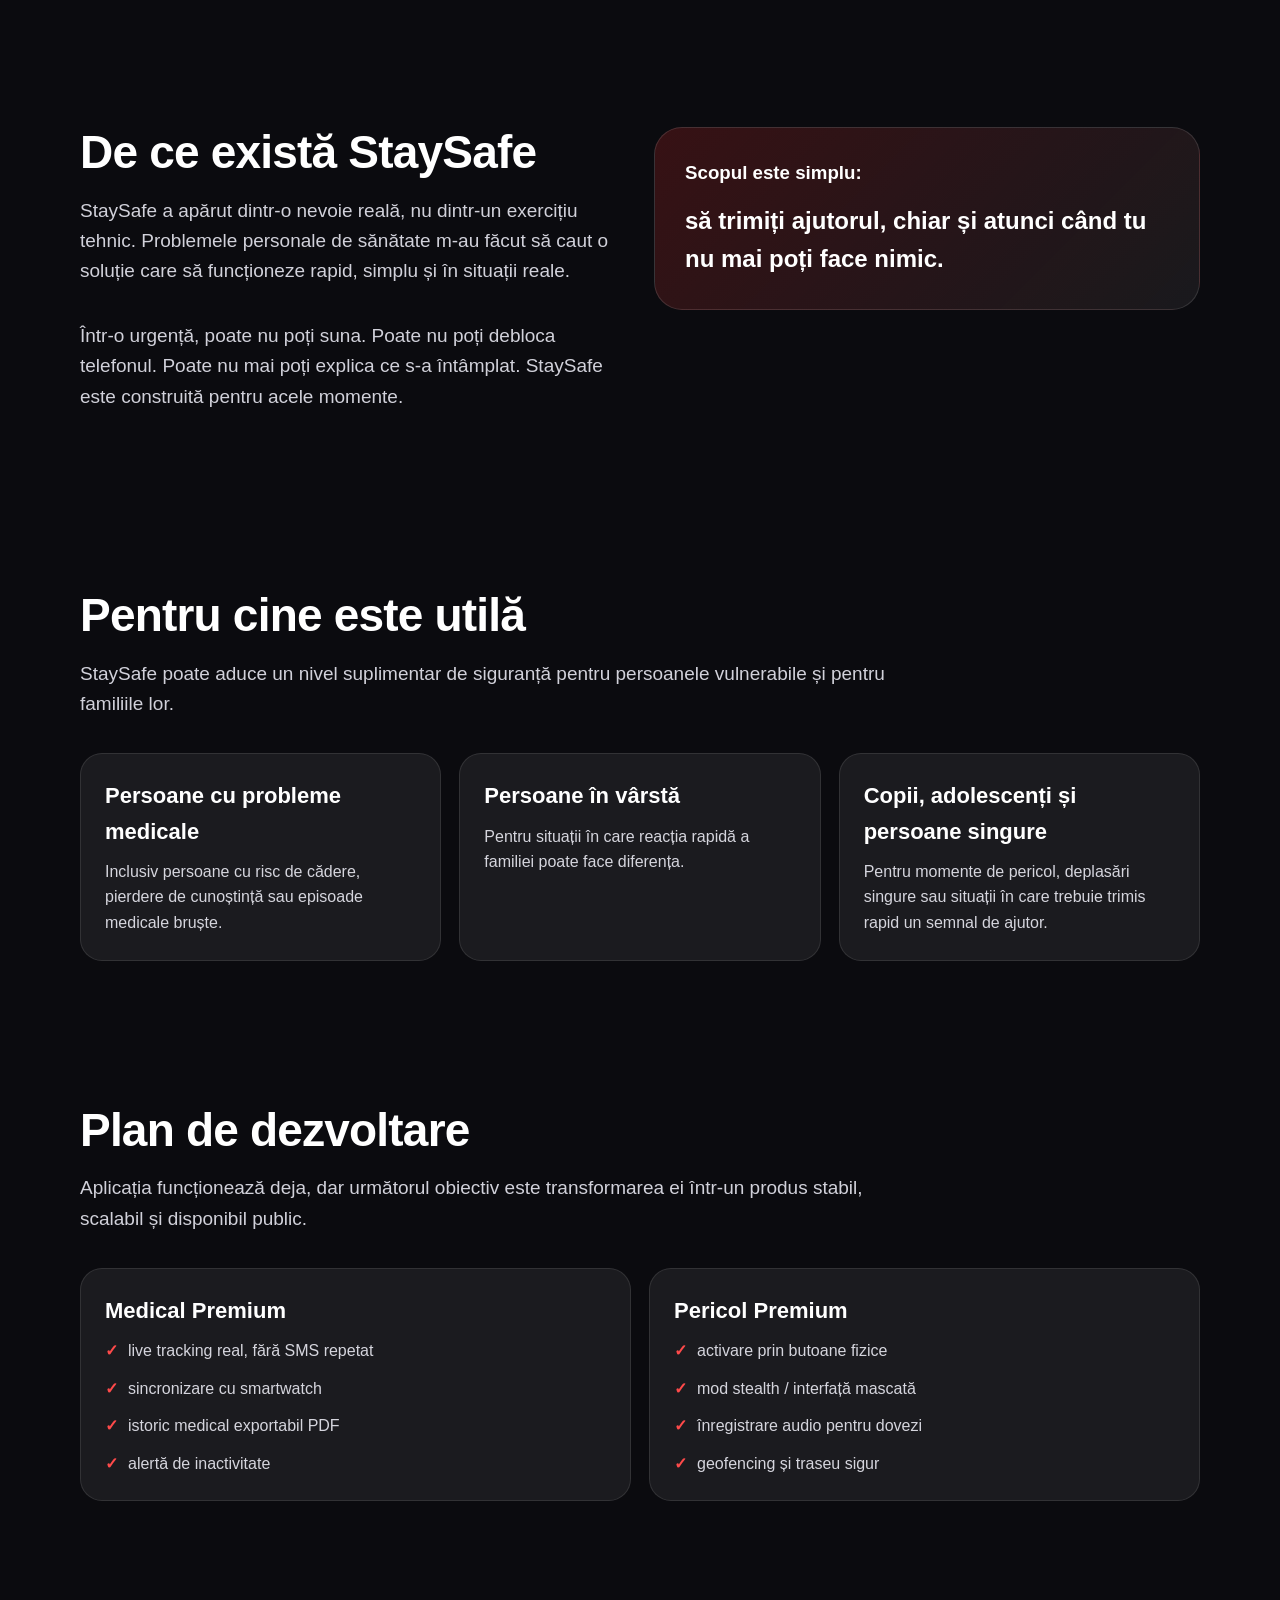
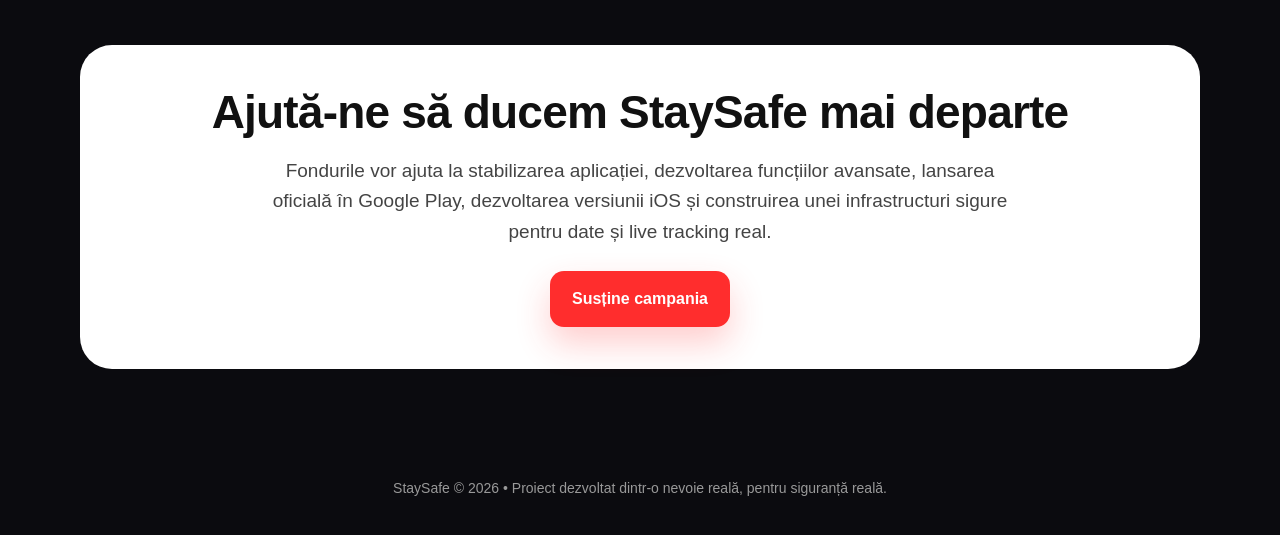
==== commit c6e65313: "Add files via upload" ====
--- a/index.html
+++ b/index.html
@@ -1,350 +1,516 @@
-<!DOCTYPE html>
-<html lang="ro">
-<head>
-  <!-- Google tag (gtag.js) -->
-  <script async src="https://www.googletagmanager.com/gtag/js?id=G-LENY8Q4KW6"></script>
-  <script>
-    window.dataLayer = window.dataLayer || [];
-    function gtag(){dataLayer.push(arguments);}
-    gtag('js', new Date());
-    gtag('config', 'G-LENY8Q4KW6');
-  </script>
-
-  <meta charset="UTF-8" />
-  <meta name="viewport" content="width=device-width, initial-scale=1.0" />
-
-  <title>StaySafe Beta - Siguranța ta, la o atingere distanță</title>
-  <meta name="description" content="StaySafe este o aplicație de siguranță personală aflată în testare Beta: SOS cu locație GPS, detectare cădere, alertă full-screen și funcții de urgență." />
-
-  <link rel="stylesheet" href="style.css?v=6" />
-</head>
-
-<body>
-  <div class="beta-bar">
-    🟢 StaySafe Beta este activă pe Google Play • Căutăm testeri
-    <a href="testeri.html">Devino tester</a>
-  </div>
-
-  <header class="site-header">
-    <div class="container nav">
-      <a class="brand" href="index.html">
-        <img src="logo.png" alt="StaySafe logo" />
-        <span>Stay<span>Safe</span></span>
-      </a>
-
-      <nav class="menu">
-        <a href="index.html" class="active">Acasă</a>
-        <a href="despre.html">Despre</a>
-        <a href="testeri.html">Testeri Beta</a>
-        <a href="contact.html">Contact</a>
-        <a href="privacy.html">Privacy</a>
-        <a href="index-en.html">🇬🇧 EN</a>
-      </nav>
-    </div>
-  </header>
-
-  <main>
-    <section class="hero">
-      <div class="container hero-grid">
-        <div class="hero-content">
-          <div class="badge">🟢 Closed Beta activă • Google Play Testing</div>
-
-          <h1>StaySafe Beta<br>Siguranța ta, la o atingere distanță.</h1>
-
-          <p>
-            Aplicație de siguranță personală creată pentru situații în care fiecare secundă contează:
-            SOS cu locație GPS, detectare cădere, alertă full-screen automată și funcții rapide de urgență.
-          </p>
-
-          <div style="background:#111827;border:1px solid #263241;padding:20px;border-radius:18px;margin:24px 0;color:#f8fafc;">
-            <strong style="color:#4ade80;font-size:20px;">StaySafe Beta este disponibilă pentru testeri pe Google Play</strong>
-            <p style="margin-top:10px;color:#cbd5e1;font-size:16px;">
-              StaySafe este dezvoltat independent, de o singură persoană. Caut testeri care să încerce aplicația pe modele diferite de telefoane și să ofere feedback real.
-            </p>
-
-            <div style="margin-top:16px;background:#020617;border:1px solid #334155;border-radius:14px;padding:14px;">
-              <strong>Testeri beta:</strong> 2+ / 50 locuri ocupate
-            </div>
-          </div>
-
-          <div class="hero-actions">
-            <a class="btn btn-blue" href="testeri.html" onclick="gtag('event', 'open_beta_page');">
-              Devino tester StaySafe Beta
-            </a>
-
-            <a class="btn btn-dark" href="https://play.google.com/apps/testing/ro.staysafe.app" target="_blank" rel="noopener" onclick="gtag('event', 'join_google_play_beta');">
-              Intră în testarea Google Play
-            </a>
-
-            <a class="btn btn-red" href="staysafe-free.apk" download onclick="gtag('event', 'download_apk');">
-              Descarcă APK backup
-            </a>
-          </div>
-
-          <div class="support-line">
-            <p>Ajută-mă să duc StaySafe de la Beta la lansarea publică pe Google Play.</p>
-            <a href="https://revolut.me/mihaiqpeq?currency=RON&amount=1000&note=Sustin%20lansarea%20StaySafe%20in%20Google%20Play" target="_blank" rel="noopener">
-              Contribuie cu 10/20 RON pe Revolut
-            </a>
-          </div>
-
-          <div style="margin-top:20px;padding:15px;background:#eff6ff;border:1px solid #bfdbfe;border-radius:14px;color:#0f172a;">
-            ⚠️ Varianta actuală este în testare. Feedback-ul utilizatorilor influențează direct dezvoltarea aplicației.
-          </div>
-        </div>
-
-        <div class="phone-preview">
-          <div class="phone-screen">
-            <div class="phone-top">
-              <span>StaySafe</span>
-              <span>BETA</span>
-            </div>
-
-            <div class="sos-button">SOS</div>
-
-            <div class="phone-info">
-              <strong>Mod urgență pregătit</strong>
-              <span>Locație GPS pentru SOS</span>
-              <span>Detectare cădere activabilă</span>
-              <span>Alertă full-screen automată</span>
-              <span>Dosar medical de urgență</span>
-            </div>
-          </div>
-        </div>
-      </div>
-    </section>
-
-    <section class="section" id="testeri">
-      <div class="container">
-        <h2>Căutăm testeri reali</h2>
-        <p class="section-lead">
-          StaySafe trebuie testată pe cât mai multe telefoane. Producătorii Android gestionează diferit notificările, serviciile în fundal, alertele full-screen și senzorii.
-        </p>
-
-        <div class="steps-grid">
-          <article class="card">
-            <div class="icon">📱</div>
-            <h3>Telefoane diferite</h3>
-            <p>Samsung, Motorola, Xiaomi, Oppo, OnePlus și alte modele pot reacționa diferit la detectarea căderii și notificări.</p>
-          </article>
-
-          <article class="card">
-            <div class="icon">🚨</div>
-            <h3>Funcții critice</h3>
-            <p>Testăm SOS, locația GPS, alertă full-screen, detectare cădere, apel automat și modul Pericol.</p>
-          </article>
-
-          <article class="card">
-            <div class="icon">🛠️</div>
-            <h3>Feedback util</h3>
-            <p>Fiecare test ajută la îmbunătățirea aplicației înainte de lansarea publică pe Google Play.</p>
-          </article>
-        </div>
-
-        <div class="center">
-          <a class="btn btn-blue" href="testeri.html">Vezi instrucțiunile pentru testeri</a>
-        </div>
-      </div>
-    </section>
-
-    <section class="section screenshots-section">
-      <div class="container">
-        <div class="screenshots-header">
-          <div>
-            <h2>Vezi StaySafe în acțiune</h2>
-            <p class="section-lead">
-              Câteva ecrane reale din aplicație: configurare inițială, permisiuni, SOS, setări, detectare cădere și dosar medical.
-            </p>
-          </div>
-        </div>
-
-        <div class="screenshots-carousel" aria-label="Capturi de ecran StaySafe">
-          <article class="screenshot-card">
-            <img src="screenshots/01 - Welcome.jpeg" alt="StaySafe - configurare inițială" />
-            <h3>Configurare inițială</h3>
-            <p>Setarea contactului de urgență și acceptarea alertelor automate.</p>
-          </article>
-
-          <article class="screenshot-card">
-            <img src="screenshots/02 - Permisiuni.jpeg" alt="StaySafe - permisiuni necesare" />
-            <h3>Permisiuni necesare</h3>
-            <p>Locație, SMS, apel, notificări și funcții necesare pentru alertare.</p>
-          </article>
-
-          <article class="screenshot-card">
-            <img src="screenshots/03 - Home.jpeg" alt="StaySafe - ecran principal SOS" />
-            <h3>Ecran principal SOS</h3>
-            <p>Buton mare de urgență și moduri dedicate pentru Medical și Pericol.</p>
-          </article>
-
-          <article class="screenshot-card">
-            <img src="screenshots/04 - Setari.jpeg" alt="StaySafe - setări aplicație" />
-            <h3>Setări</h3>
-            <p>Contact ICE, număr de urgență, detectare cădere, sensibilitate reglabilă și alarmă vocală.</p>
-          </article>
-
-          <article class="screenshot-card">
-            <img src="screenshots/05 - Dosar.jpeg" alt="StaySafe - dosar medical" />
-            <h3>Dosar medical</h3>
-            <p>Informații utile pentru situații de urgență și intervenții rapide.</p>
-          </article>
-        </div>
-
-        <div class="carousel-note">
-          Glisează lateral pentru a vedea toate capturile.
-        </div>
-      </div>
-    </section>
-
-    <section class="section" id="cum-functioneaza">
-      <div class="container">
-        <h2>Cum funcționează</h2>
-        <p class="section-lead">
-          StaySafe este gândită să fie simplă, rapidă și utilă exact în momentele în care nu ai timp să cauți prin telefon.
-        </p>
-
-        <div class="steps-grid">
-          <article class="card">
-            <div class="icon">🚨</div>
-            <h3>Declanșezi</h3>
-            <p>Apeși butonul SOS sau aplicația detectează o posibilă cădere și pornește fluxul de urgență.</p>
-          </article>
-
-          <article class="card">
-            <div class="icon">📍</div>
-            <h3>Alertezi</h3>
-            <p>Contactul de urgență primește mesaj SOS cu locația ta GPS, astfel încât să știe unde ești.</p>
-          </article>
-
-          <article class="card">
-            <div class="icon">❤️</div>
-            <h3>Primești ajutor</h3>
-            <p>Informațiile de urgență și alerta rapidă pot ajuta familia sau salvatorii să intervină mai repede.</p>
-          </article>
-        </div>
-      </div>
-    </section>
-
-    <section class="section section-dark" id="free-pro">
-      <div class="container">
-        <h2>Free vs Pro</h2>
-        <p class="section-lead">
-          Varianta FREE oferă funcțiile esențiale. Varianta PRO va extinde StaySafe cu funcții avansate pentru siguranță personală, familie și persoane vulnerabile.
-        </p>
-
-        <div class="table-wrap">
-          <table class="compare-table">
-            <thead>
-              <tr>
-                <th>Funcționalitate</th>
-                <th>FREE</th>
-                <th>PRO</th>
-              </tr>
-            </thead>
-            <tbody>
-              <tr>
-                <td>Buton SOS în aplicație</td>
-                <td>Da</td>
-                <td>Da</td>
-              </tr>
-              <tr>
-                <td>SMS automat cu locație GPS</td>
-                <td>Da</td>
-                <td>Da</td>
-              </tr>
-              <tr>
-                <td>Contact de urgență</td>
-                <td>Da</td>
-                <td>Contacte multiple</td>
-              </tr>
-              <tr>
-                <td>Dosar de urgență</td>
-                <td>Da</td>
-                <td>Extins + export PDF</td>
-              </tr>
-              <tr>
-                <td>Alarmă sonoră și lumină intermitentă</td>
-                <td>Da</td>
-                <td>Da</td>
-              </tr>
-              <tr>
-                <td>Detectare cădere</td>
-                <td>Da + sensibilitate reglabilă</td>
-                <td>Avansată</td>
-              </tr>
-              <tr>
-                <td>Alertă full-screen la cădere</td>
-                <td>Da</td>
-                <td>Da</td>
-              </tr>
-              <tr>
-                <td>Live tracking pentru familie</td>
-                <td>Nu</td>
-                <td>Da</td>
-              </tr>
-              <tr>
-                <td>Integrare smartwatch</td>
-                <td>Nu</td>
-                <td>Da</td>
-              </tr>
-              <tr>
-                <td>Activare prin buton fizic / panic button</td>
-                <td>Nu</td>
-                <td>Da</td>
-              </tr>
-              <tr>
-                <td>Mod silențios / interfață mascată</td>
-                <td>Nu</td>
-                <td>Da</td>
-              </tr>
-              <tr>
-                <td>Siguranță pentru copii / elderly</td>
-                <td>Limitat</td>
-                <td>Profiluri dedicate</td>
-              </tr>
-            </tbody>
-          </table>
-        </div>
-
-        <div class="center">
-          <a class="btn btn-blue" href="contact.html">Vreau să fiu anunțat când apare PRO</a>
-        </div>
-      </div>
-    </section>
-
-    <section class="section cta-section">
-      <div class="container cta-box">
-        <h2>StaySafe este un proiect independent.</h2>
-        <p>
-          Fiecare susținere ajută la publicarea oficială în Google Play, testare, dezvoltare și menținerea proiectului activ. În prezent, aplicația este disponibilă în Closed Beta Testing.
-        </p>
-        <div class="cta-actions">
-          <a class="btn btn-blue" href="testeri.html">Devino tester</a>
-          <a class="btn btn-red" href="https://4fund.com/ro/pda5jh" target="_blank" rel="noopener">Susține campania principală</a>
-          <a class="btn btn-dark" href="https://revolut.me/mihaiqpeq?currency=RON&amount=1000&note=Sustin%20lansarea%20StaySafe%20in%20Google%20Play" target="_blank" rel="noopener">Susține prin Revolut</a>
-        </div>
-      </div>
-    </section>
-  </main>
-
-  <footer class="site-footer">
-    <div class="container footer-grid">
-      <div>
-        <strong>StaySafe</strong>
-        <p>Siguranță personală, dezvoltată dintr-o nevoie reală.</p>
-        <p class="made">Made in Romania 🇷🇴</p>
-      </div>
-
-      <div>
-        <strong>Linkuri utile</strong>
-        <a href="index.html">Acasă</a>
-        <a href="despre.html">Despre proiect</a>
-        <a href="testeri.html">Testeri Beta</a>
-        <a href="contact.html">Contact</a>
-        <a href="privacy.html">Politica de confidențialitate</a>
-        <a href="index-en.html">English version</a>
-      </div>
-    </div>
-  </footer>
-</body>
-</html>
+<!DOCTYPE html>
+<html lang="ro">
+<head>
+  <meta charset="UTF-8" />
+  <meta name="viewport" content="width=device-width, initial-scale=1.0" />
+  <title>StaySafe - Ajutor atunci când tu nu mai poți</title>
+  <meta name="description" content="StaySafe este o aplicație mobilă de siguranță personală, creată pentru urgențe medicale și situații de pericol." />
+  <style>
+    * {
+      box-sizing: border-box;
+      margin: 0;
+      padding: 0;
+    }
+
+    body {
+      font-family: Arial, Helvetica, sans-serif;
+      background: #0b0b0f;
+      color: #ffffff;
+      line-height: 1.6;
+    }
+
+    a {
+      color: inherit;
+      text-decoration: none;
+    }
+
+    .container {
+      width: 92%;
+      max-width: 1120px;
+      margin: 0 auto;
+    }
+
+    header {
+      padding: 22px 0;
+      border-bottom: 1px solid rgba(255,255,255,0.08);
+      position: sticky;
+      top: 0;
+      background: rgba(11,11,15,0.92);
+      backdrop-filter: blur(12px);
+      z-index: 10;
+    }
+
+    .nav {
+      display: flex;
+      justify-content: space-between;
+      align-items: center;
+      gap: 16px;
+    }
+
+    .logo {
+      font-size: 24px;
+      font-weight: 800;
+      letter-spacing: 0.5px;
+    }
+
+    .logo span {
+      color: #ff2d2d;
+    }
+
+    .nav-button {
+      background: #ff2d2d;
+      color: #fff;
+      padding: 12px 18px;
+      border-radius: 999px;
+      font-weight: 700;
+      font-size: 14px;
+    }
+
+    .hero {
+      padding: 88px 0 64px;
+      background:
+        radial-gradient(circle at top left, rgba(255,45,45,0.28), transparent 36%),
+        radial-gradient(circle at bottom right, rgba(60,90,255,0.18), transparent 35%);
+    }
+
+    .hero-grid {
+      display: grid;
+      grid-template-columns: 1.15fr 0.85fr;
+      align-items: center;
+      gap: 42px;
+    }
+
+    .badge {
+      display: inline-block;
+      background: rgba(255,255,255,0.08);
+      border: 1px solid rgba(255,255,255,0.12);
+      color: #f2f2f2;
+      padding: 8px 14px;
+      border-radius: 999px;
+      font-size: 14px;
+      margin-bottom: 22px;
+    }
+
+    h1 {
+      font-size: clamp(40px, 6vw, 72px);
+      line-height: 1.04;
+      margin-bottom: 22px;
+      letter-spacing: -1.8px;
+    }
+
+    .hero p {
+      font-size: 20px;
+      color: #d7d7df;
+      max-width: 680px;
+      margin-bottom: 30px;
+    }
+
+    .cta-row {
+      display: flex;
+      gap: 14px;
+      flex-wrap: wrap;
+      align-items: center;
+    }
+
+    .primary-btn, .secondary-btn {
+      padding: 15px 22px;
+      border-radius: 14px;
+      font-weight: 800;
+      display: inline-flex;
+      align-items: center;
+      justify-content: center;
+      min-height: 52px;
+    }
+
+    .primary-btn {
+      background: #ff2d2d;
+      color: white;
+      box-shadow: 0 16px 34px rgba(255,45,45,0.24);
+    }
+
+    .secondary-btn {
+      background: rgba(255,255,255,0.08);
+      border: 1px solid rgba(255,255,255,0.12);
+      color: #fff;
+    }
+
+    .phone-card {
+      background: linear-gradient(180deg, #1b1b24, #0f0f15);
+      border: 1px solid rgba(255,255,255,0.12);
+      border-radius: 38px;
+      padding: 24px;
+      box-shadow: 0 30px 80px rgba(0,0,0,0.38);
+      max-width: 360px;
+      margin: 0 auto;
+    }
+
+    .phone-screen {
+      background: #fff;
+      color: #111;
+      border-radius: 30px;
+      padding: 24px;
+      min-height: 520px;
+      display: flex;
+      flex-direction: column;
+      justify-content: space-between;
+      text-align: center;
+    }
+
+    .phone-top {
+      display: flex;
+      justify-content: space-between;
+      font-size: 13px;
+      font-weight: 800;
+      color: #333;
+    }
+
+    .sos-circle {
+      width: 190px;
+      height: 190px;
+      border-radius: 50%;
+      background: #e30000;
+      color: white;
+      display: flex;
+      align-items: center;
+      justify-content: center;
+      margin: 34px auto 18px;
+      font-size: 54px;
+      font-weight: 900;
+      box-shadow: 0 20px 40px rgba(227,0,0,0.35);
+    }
+
+    .mode {
+      font-weight: 800;
+      font-size: 20px;
+    }
+
+    .phone-feature {
+      background: #f2f2f4;
+      padding: 12px;
+      border-radius: 14px;
+      color: #111;
+      font-size: 14px;
+      font-weight: 700;
+      margin-top: 10px;
+    }
+
+    section {
+      padding: 72px 0;
+    }
+
+    .section-title {
+      font-size: clamp(30px, 4vw, 46px);
+      line-height: 1.1;
+      margin-bottom: 18px;
+      letter-spacing: -0.8px;
+    }
+
+    .section-lead {
+      color: #d1d1da;
+      font-size: 19px;
+      max-width: 820px;
+      margin-bottom: 34px;
+    }
+
+    .grid-3 {
+      display: grid;
+      grid-template-columns: repeat(3, 1fr);
+      gap: 18px;
+    }
+
+    .card {
+      background: rgba(255,255,255,0.065);
+      border: 1px solid rgba(255,255,255,0.10);
+      border-radius: 22px;
+      padding: 24px;
+    }
+
+    .card h3 {
+      font-size: 22px;
+      margin-bottom: 10px;
+    }
+
+    .card p, .card li {
+      color: #d5d5dd;
+      font-size: 16px;
+    }
+
+    .icon {
+      width: 46px;
+      height: 46px;
+      border-radius: 14px;
+      background: rgba(255,45,45,0.16);
+      color: #ff5b5b;
+      display: flex;
+      align-items: center;
+      justify-content: center;
+      font-size: 24px;
+      margin-bottom: 16px;
+    }
+
+    .split {
+      display: grid;
+      grid-template-columns: 1fr 1fr;
+      gap: 28px;
+      align-items: start;
+    }
+
+    .highlight {
+      background: linear-gradient(135deg, rgba(255,45,45,0.18), rgba(255,255,255,0.06));
+      border: 1px solid rgba(255,255,255,0.12);
+      border-radius: 28px;
+      padding: 30px;
+    }
+
+    ul {
+      list-style: none;
+      display: grid;
+      gap: 12px;
+    }
+
+    li::before {
+      content: "✓";
+      color: #ff4a4a;
+      font-weight: 900;
+      margin-right: 10px;
+    }
+
+    .roadmap {
+      display: grid;
+      grid-template-columns: repeat(2, 1fr);
+      gap: 18px;
+    }
+
+    .footer-cta {
+      background: #ffffff;
+      color: #111;
+      border-radius: 32px;
+      padding: 42px;
+      text-align: center;
+    }
+
+    .footer-cta p {
+      color: #444;
+      font-size: 19px;
+      max-width: 740px;
+      margin: 0 auto 24px;
+    }
+
+    footer {
+      padding: 36px 0;
+      color: #999;
+      text-align: center;
+      font-size: 14px;
+    }
+
+    .note {
+      color: #aaa;
+      font-size: 14px;
+      margin-top: 16px;
+    }
+
+    @media (max-width: 860px) {
+      .hero-grid,
+      .split,
+      .grid-3,
+      .roadmap {
+        grid-template-columns: 1fr;
+      }
+
+      .hero {
+        padding-top: 56px;
+      }
+
+      .phone-card {
+        max-width: 330px;
+      }
+
+      .phone-screen {
+        min-height: 460px;
+      }
+
+      .sos-circle {
+        width: 160px;
+        height: 160px;
+        font-size: 46px;
+      }
+
+      .nav-button {
+        padding: 10px 14px;
+      }
+    }
+  </style>
+</head>
+<body>
+  <header>
+    <div class="container nav">
+      <div class="logo">Stay<span>Safe</span></div>
+      <a class="nav-button" href="#sustine">Susține proiectul</a>
+    </div>
+  </header>
+
+  <main>
+    <section class="hero">
+      <div class="container hero-grid">
+        <div>
+          <div class="badge">Aplicație funcțională • MVP Android în testare</div>
+          <h1>Ajutor atunci când tu nu mai poți cere ajutor.</h1>
+          <p>
+            StaySafe este o aplicație mobilă de siguranță personală, creată pentru urgențe medicale și situații de pericol. Trimite locația, poate alerta familia, poate suna la urgențe și poate porni alarme atunci când fiecare secundă contează.
+          </p>
+          <div class="cta-row">
+            <a class="primary-btn" href="#sustine">Susține StaySafe</a>
+            <a class="secondary-btn" href="#functionalitati">Vezi ce face aplicația</a>
+          </div>
+        </div>
+
+        <div class="phone-card">
+          <div class="phone-screen">
+            <div class="phone-top">
+              <span>FREE / PREMIUM</span>
+              <span>MEDICAL</span>
+            </div>
+            <div>
+              <div class="sos-circle">SOS</div>
+              <div class="mode">Mod Medical activ</div>
+              <div class="phone-feature">SMS cu locație către familie</div>
+              <div class="phone-feature">Apel automat către urgență</div>
+              <div class="phone-feature">Fall Detection + Walk With Me</div>
+            </div>
+            <div class="phone-feature">Dosar medical disponibil rapid</div>
+          </div>
+        </div>
+      </div>
+    </section>
+
+    <section id="functionalitati">
+      <div class="container">
+        <h2 class="section-title">Ce poate face StaySafe acum</h2>
+        <p class="section-lead">
+          StaySafe nu mai este doar o idee. Aplicația este deja funcțională în variantă MVP și include funcții reale de siguranță personală.
+        </p>
+
+        <div class="grid-3">
+          <div class="card">
+            <div class="icon">📍</div>
+            <h3>SOS cu locație</h3>
+            <p>Trimite automat SMS către contactele salvate, cu locația GPS exactă prin Google Maps.</p>
+          </div>
+
+          <div class="card">
+            <div class="icon">🚨</div>
+            <h3>Mod Pericol</h3>
+            <p>Poate porni o alarmă puternică și lumină intermitentă pentru a atrage atenția în situații critice.</p>
+          </div>
+
+          <div class="card">
+            <div class="icon">🏥</div>
+            <h3>Mod Medical</h3>
+            <p>Poate alerta familia, apela numărul de urgență și afișa informații medicale importante.</p>
+          </div>
+
+          <div class="card">
+            <div class="icon">📲</div>
+            <h3>Acces rapid</h3>
+            <p>SOS poate fi declanșat din aplicație, notificare persistentă sau Quick Settings Tile.</p>
+          </div>
+
+          <div class="card">
+            <div class="icon">🧍</div>
+            <h3>Fall Detection</h3>
+            <p>Detectarea căderilor poate porni o alertă cu temporizare înainte de trimiterea SOS.</p>
+          </div>
+
+          <div class="card">
+            <div class="icon">🗺️</div>
+            <h3>Walk With Me</h3>
+            <p>Funcție MVP de urmărire prin transmiterea periodică a locației către familie.</p>
+          </div>
+        </div>
+      </div>
+    </section>
+
+    <section>
+      <div class="container split">
+        <div>
+          <h2 class="section-title">De ce există StaySafe</h2>
+          <p class="section-lead">
+            StaySafe a apărut dintr-o nevoie reală, nu dintr-un exercițiu tehnic. Problemele personale de sănătate m-au făcut să caut o soluție care să funcționeze rapid, simplu și în situații reale.
+          </p>
+          <p class="section-lead">
+            Într-o urgență, poate nu poți suna. Poate nu poți debloca telefonul. Poate nu mai poți explica ce s-a întâmplat. StaySafe este construită pentru acele momente.
+          </p>
+        </div>
+
+        <div class="highlight">
+          <h3>Scopul este simplu:</h3>
+          <p style="font-size: 24px; font-weight: 800; margin-top: 14px;">
+            să trimiți ajutorul, chiar și atunci când tu nu mai poți face nimic.
+          </p>
+        </div>
+      </div>
+    </section>
+
+    <section>
+      <div class="container">
+        <h2 class="section-title">Pentru cine este utilă</h2>
+        <p class="section-lead">StaySafe poate aduce un nivel suplimentar de siguranță pentru persoanele vulnerabile și pentru familiile lor.</p>
+
+        <div class="grid-3">
+          <div class="card"><h3>Persoane cu probleme medicale</h3><p>Inclusiv persoane cu risc de cădere, pierdere de cunoștință sau episoade medicale bruște.</p></div>
+          <div class="card"><h3>Persoane în vârstă</h3><p>Pentru situații în care reacția rapidă a familiei poate face diferența.</p></div>
+          <div class="card"><h3>Copii, adolescenți și persoane singure</h3><p>Pentru momente de pericol, deplasări singure sau situații în care trebuie trimis rapid un semnal de ajutor.</p></div>
+        </div>
+      </div>
+    </section>
+
+    <section>
+      <div class="container">
+        <h2 class="section-title">Plan de dezvoltare</h2>
+        <p class="section-lead">Aplicația funcționează deja, dar următorul obiectiv este transformarea ei într-un produs stabil, scalabil și disponibil public.</p>
+
+        <div class="roadmap">
+          <div class="card">
+            <h3>Medical Premium</h3>
+            <ul>
+              <li>live tracking real, fără SMS repetat</li>
+              <li>sincronizare cu smartwatch</li>
+              <li>istoric medical exportabil PDF</li>
+              <li>alertă de inactivitate</li>
+            </ul>
+          </div>
+
+          <div class="card">
+            <h3>Pericol Premium</h3>
+            <ul>
+              <li>activare prin butoane fizice</li>
+              <li>mod stealth / interfață mascată</li>
+              <li>înregistrare audio pentru dovezi</li>
+              <li>geofencing și traseu sigur</li>
+            </ul>
+          </div>
+        </div>
+      </div>
+    </section>
+
+    <section id="sustine">
+      <div class="container">
+        <div class="footer-cta">
+          <h2 class="section-title">Ajută-ne să ducem StaySafe mai departe</h2>
+          <p>
+            Fondurile vor ajuta la stabilizarea aplicației, dezvoltarea funcțiilor avansate, lansarea oficială în Google Play, dezvoltarea versiunii iOS și construirea unei infrastructuri sigure pentru date și live tracking real.
+          </p>
+          <a class="primary-btn" href="https://4fund.com/ro/pda5jh" target="_blank" rel="noopener">Susține campania</a>
+          
+        </div>
+      </div>
+    </section>
+  </main>
+
+  <footer>
+    <div class="container">
+      StaySafe © 2026 • Proiect dezvoltat dintr-o nevoie reală, pentru siguranță reală.
+    </div>
+  </footer>
+</body>
+</html>
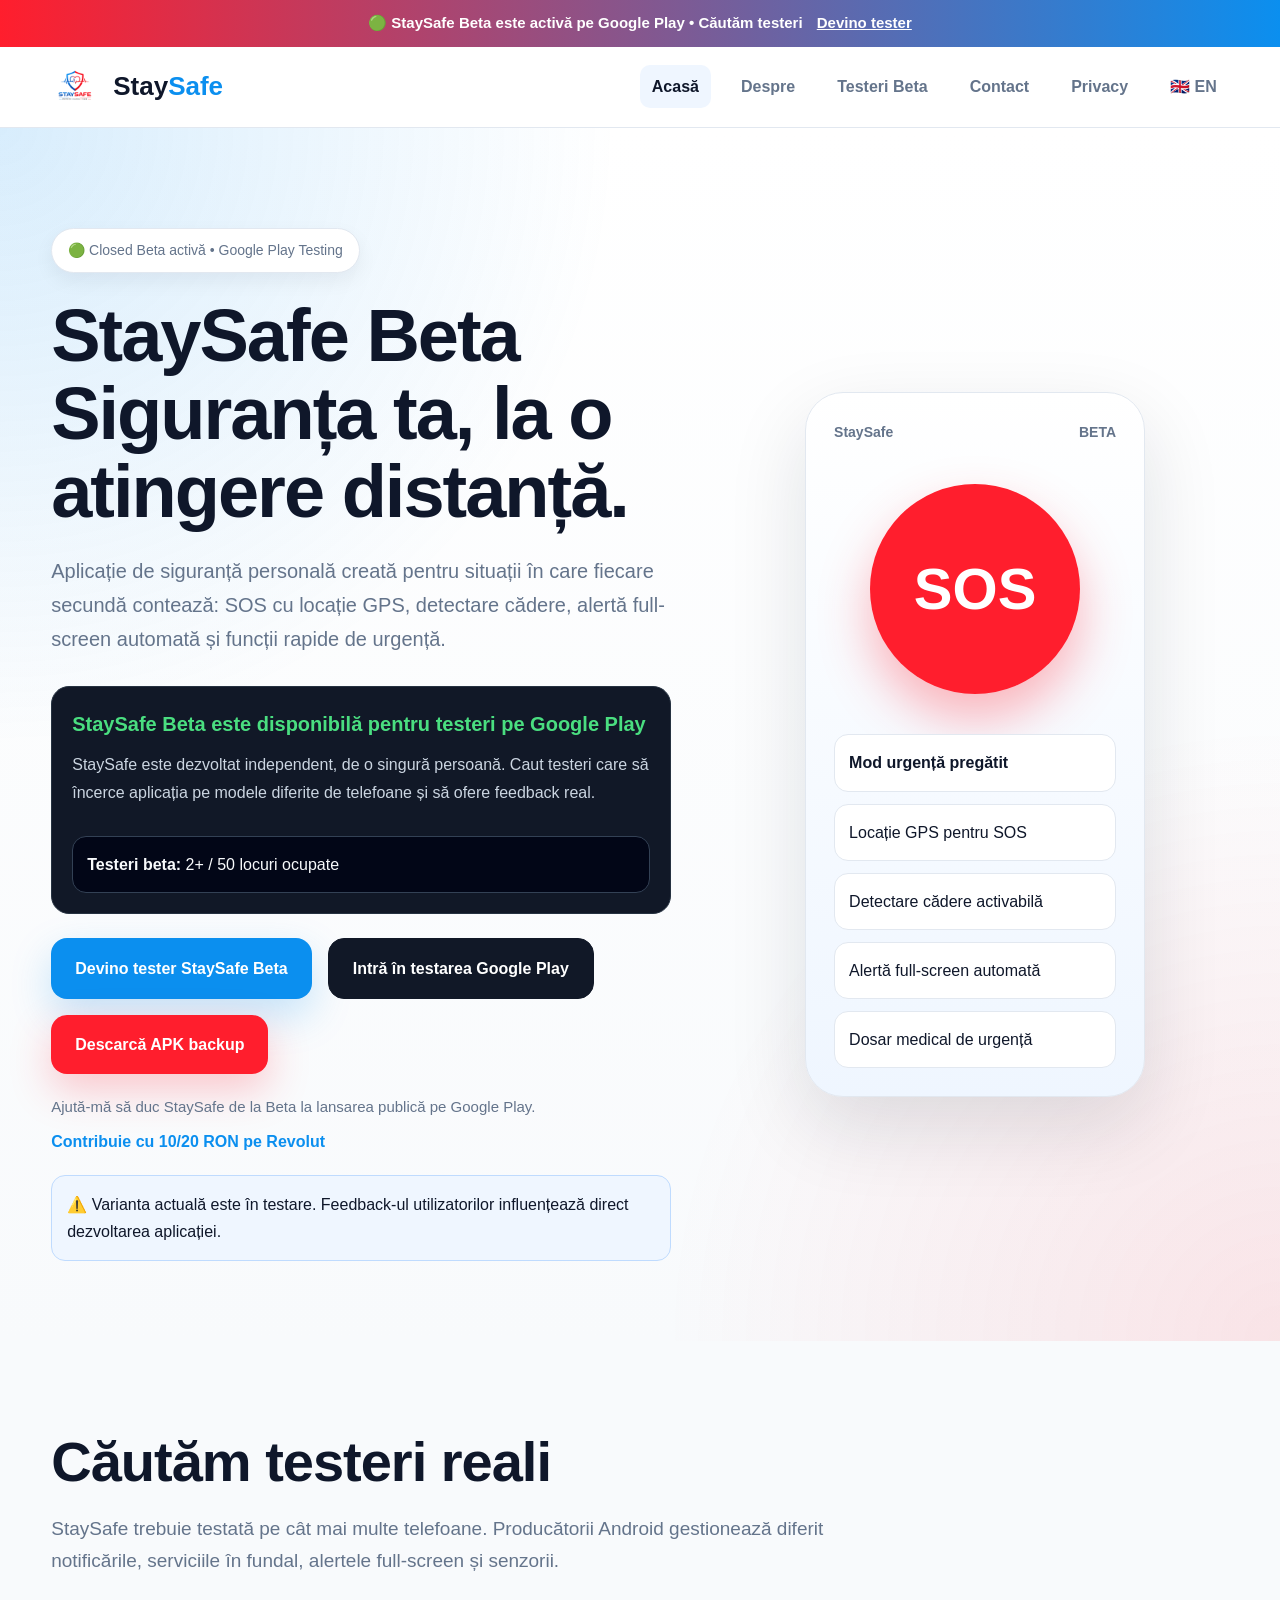
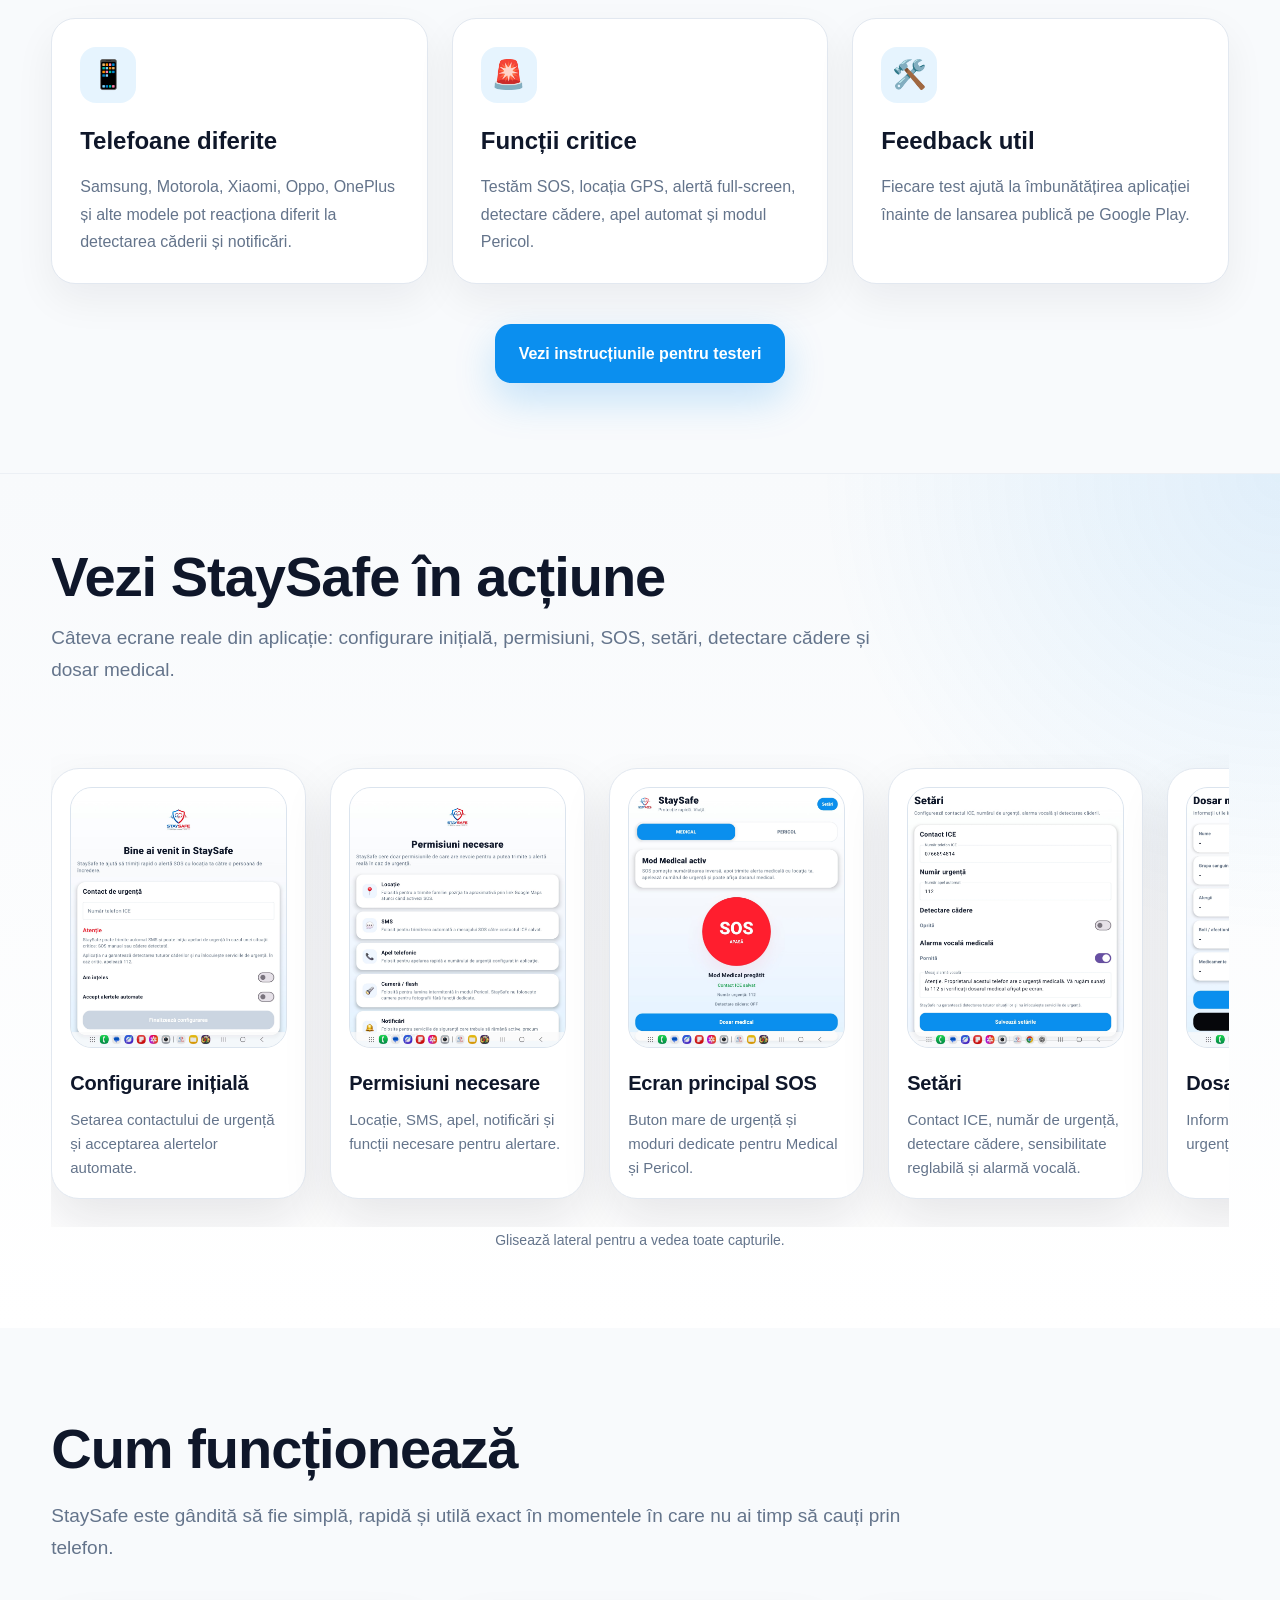
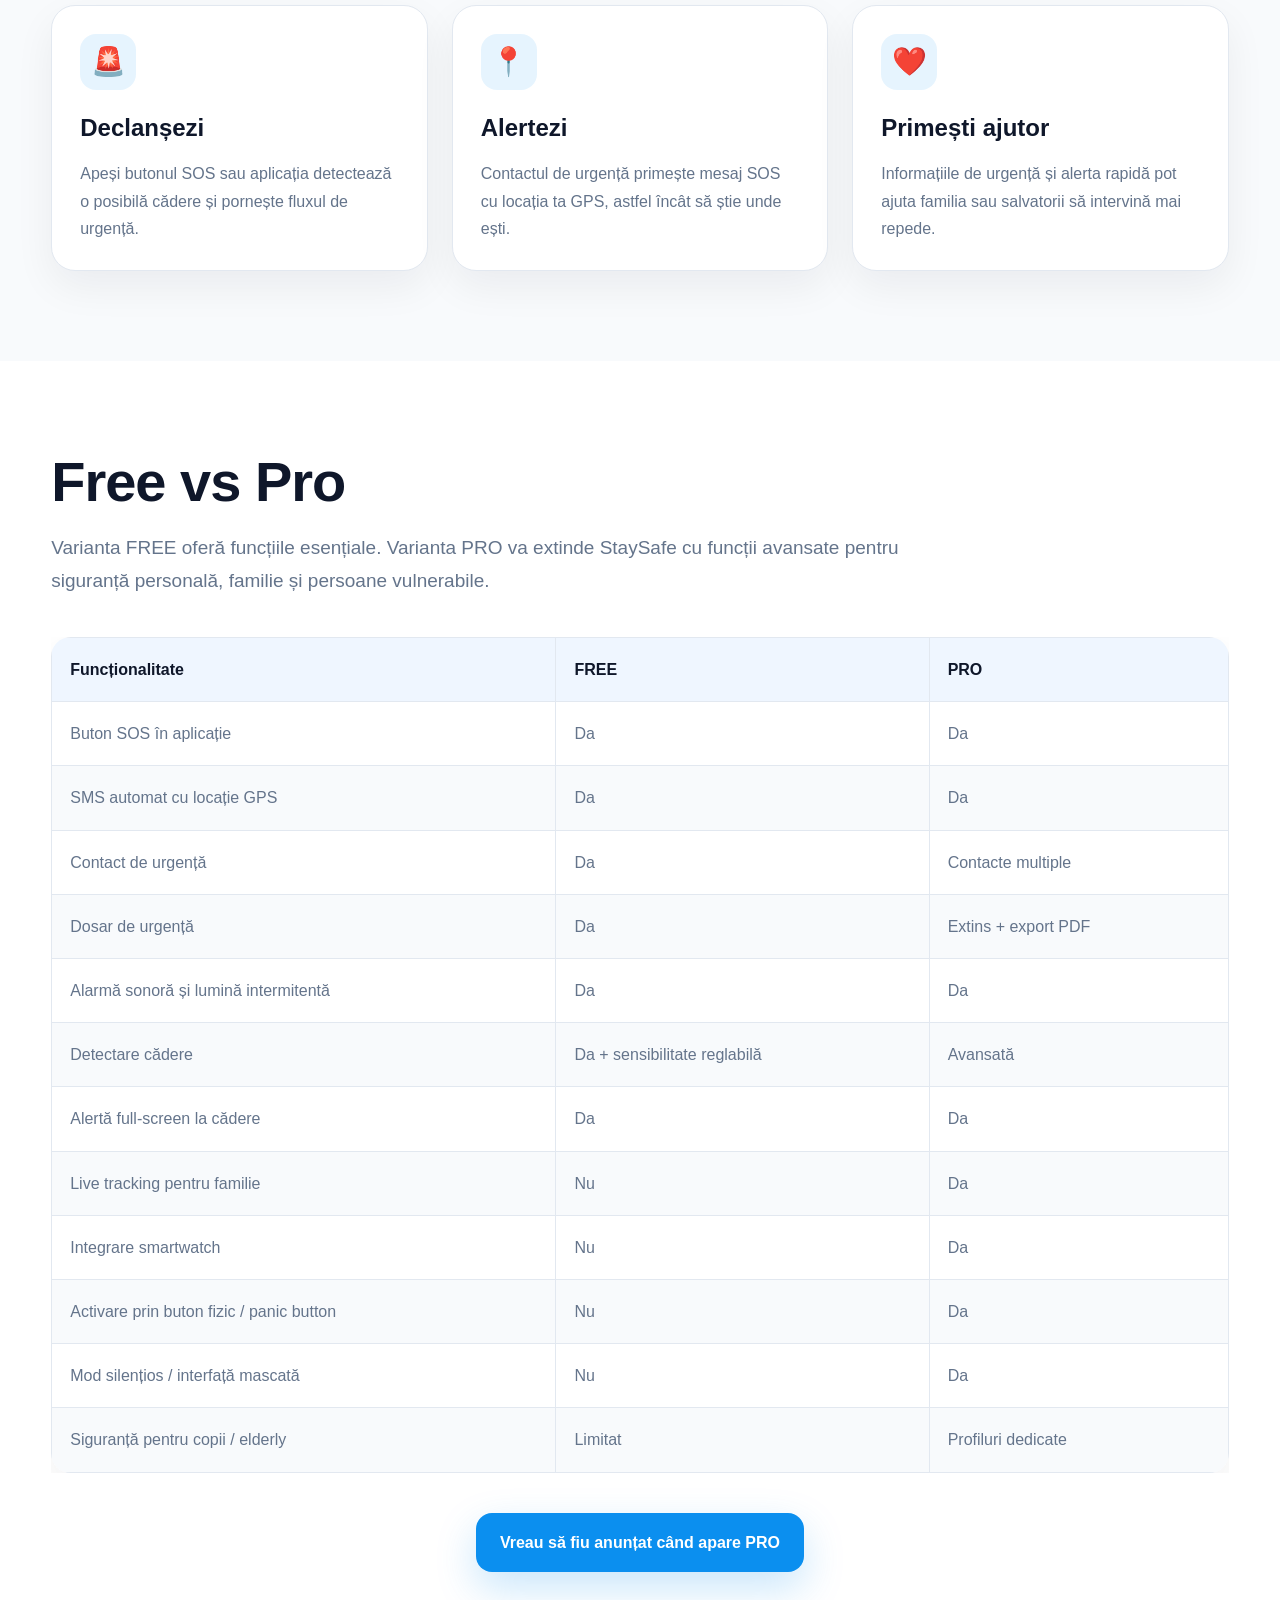
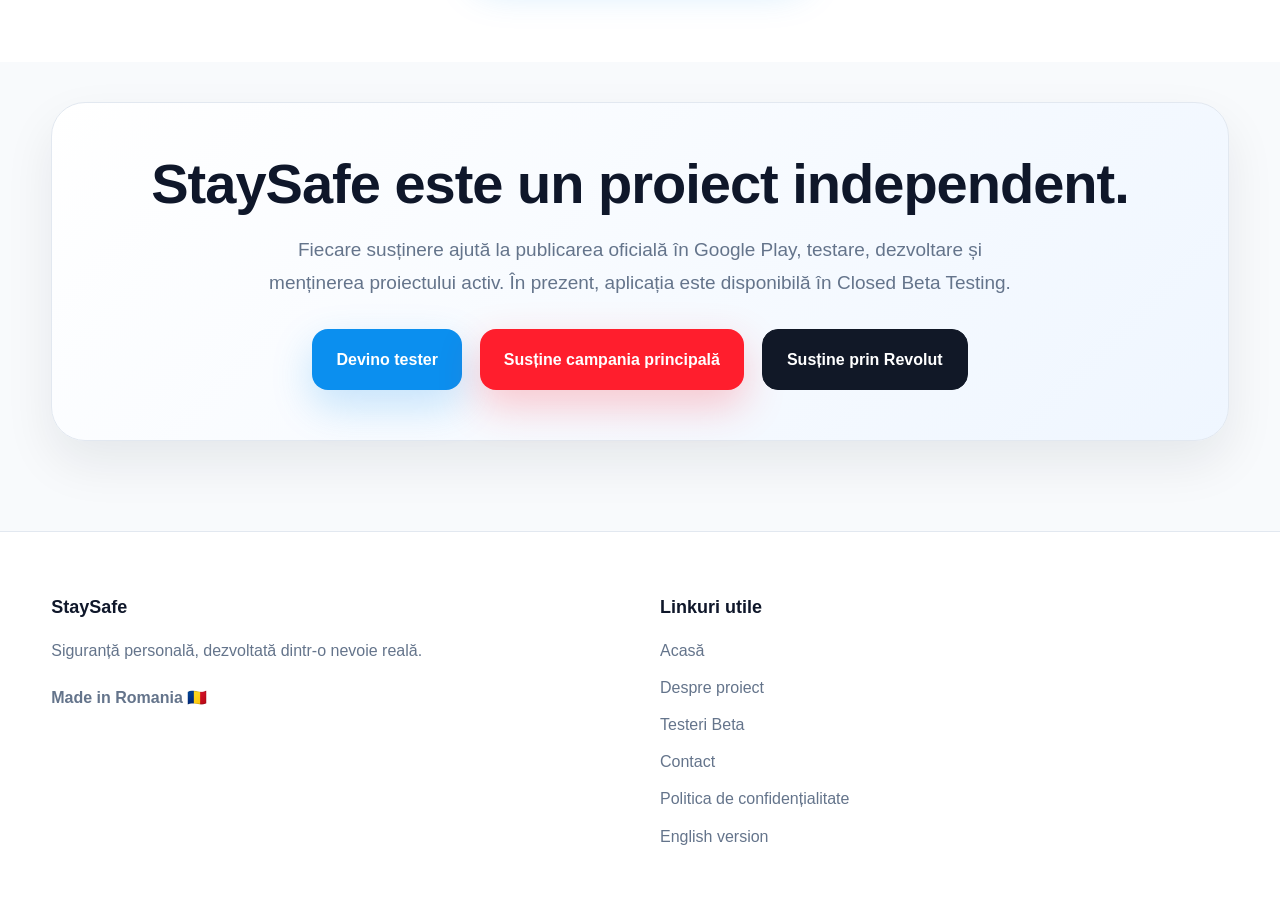
==== commit 5da70bae: "Add files via upload" ====
--- a/index.html
+++ b/index.html
@@ -1,516 +1,350 @@
-<!DOCTYPE html>
-<html lang="ro">
-<head>
-  <meta charset="UTF-8" />
-  <meta name="viewport" content="width=device-width, initial-scale=1.0" />
-  <title>StaySafe - Ajutor atunci când tu nu mai poți</title>
-  <meta name="description" content="StaySafe este o aplicație mobilă de siguranță personală, creată pentru urgențe medicale și situații de pericol." />
-  <style>
-    * {
-      box-sizing: border-box;
-      margin: 0;
-      padding: 0;
-    }
-
-    body {
-      font-family: Arial, Helvetica, sans-serif;
-      background: #0b0b0f;
-      color: #ffffff;
-      line-height: 1.6;
-    }
-
-    a {
-      color: inherit;
-      text-decoration: none;
-    }
-
-    .container {
-      width: 92%;
-      max-width: 1120px;
-      margin: 0 auto;
-    }
-
-    header {
-      padding: 22px 0;
-      border-bottom: 1px solid rgba(255,255,255,0.08);
-      position: sticky;
-      top: 0;
-      background: rgba(11,11,15,0.92);
-      backdrop-filter: blur(12px);
-      z-index: 10;
-    }
-
-    .nav {
-      display: flex;
-      justify-content: space-between;
-      align-items: center;
-      gap: 16px;
-    }
-
-    .logo {
-      font-size: 24px;
-      font-weight: 800;
-      letter-spacing: 0.5px;
-    }
-
-    .logo span {
-      color: #ff2d2d;
-    }
-
-    .nav-button {
-      background: #ff2d2d;
-      color: #fff;
-      padding: 12px 18px;
-      border-radius: 999px;
-      font-weight: 700;
-      font-size: 14px;
-    }
-
-    .hero {
-      padding: 88px 0 64px;
-      background:
-        radial-gradient(circle at top left, rgba(255,45,45,0.28), transparent 36%),
-        radial-gradient(circle at bottom right, rgba(60,90,255,0.18), transparent 35%);
-    }
-
-    .hero-grid {
-      display: grid;
-      grid-template-columns: 1.15fr 0.85fr;
-      align-items: center;
-      gap: 42px;
-    }
-
-    .badge {
-      display: inline-block;
-      background: rgba(255,255,255,0.08);
-      border: 1px solid rgba(255,255,255,0.12);
-      color: #f2f2f2;
-      padding: 8px 14px;
-      border-radius: 999px;
-      font-size: 14px;
-      margin-bottom: 22px;
-    }
-
-    h1 {
-      font-size: clamp(40px, 6vw, 72px);
-      line-height: 1.04;
-      margin-bottom: 22px;
-      letter-spacing: -1.8px;
-    }
-
-    .hero p {
-      font-size: 20px;
-      color: #d7d7df;
-      max-width: 680px;
-      margin-bottom: 30px;
-    }
-
-    .cta-row {
-      display: flex;
-      gap: 14px;
-      flex-wrap: wrap;
-      align-items: center;
-    }
-
-    .primary-btn, .secondary-btn {
-      padding: 15px 22px;
-      border-radius: 14px;
-      font-weight: 800;
-      display: inline-flex;
-      align-items: center;
-      justify-content: center;
-      min-height: 52px;
-    }
-
-    .primary-btn {
-      background: #ff2d2d;
-      color: white;
-      box-shadow: 0 16px 34px rgba(255,45,45,0.24);
-    }
-
-    .secondary-btn {
-      background: rgba(255,255,255,0.08);
-      border: 1px solid rgba(255,255,255,0.12);
-      color: #fff;
-    }
-
-    .phone-card {
-      background: linear-gradient(180deg, #1b1b24, #0f0f15);
-      border: 1px solid rgba(255,255,255,0.12);
-      border-radius: 38px;
-      padding: 24px;
-      box-shadow: 0 30px 80px rgba(0,0,0,0.38);
-      max-width: 360px;
-      margin: 0 auto;
-    }
-
-    .phone-screen {
-      background: #fff;
-      color: #111;
-      border-radius: 30px;
-      padding: 24px;
-      min-height: 520px;
-      display: flex;
-      flex-direction: column;
-      justify-content: space-between;
-      text-align: center;
-    }
-
-    .phone-top {
-      display: flex;
-      justify-content: space-between;
-      font-size: 13px;
-      font-weight: 800;
-      color: #333;
-    }
-
-    .sos-circle {
-      width: 190px;
-      height: 190px;
-      border-radius: 50%;
-      background: #e30000;
-      color: white;
-      display: flex;
-      align-items: center;
-      justify-content: center;
-      margin: 34px auto 18px;
-      font-size: 54px;
-      font-weight: 900;
-      box-shadow: 0 20px 40px rgba(227,0,0,0.35);
-    }
-
-    .mode {
-      font-weight: 800;
-      font-size: 20px;
-    }
-
-    .phone-feature {
-      background: #f2f2f4;
-      padding: 12px;
-      border-radius: 14px;
-      color: #111;
-      font-size: 14px;
-      font-weight: 700;
-      margin-top: 10px;
-    }
-
-    section {
-      padding: 72px 0;
-    }
-
-    .section-title {
-      font-size: clamp(30px, 4vw, 46px);
-      line-height: 1.1;
-      margin-bottom: 18px;
-      letter-spacing: -0.8px;
-    }
-
-    .section-lead {
-      color: #d1d1da;
-      font-size: 19px;
-      max-width: 820px;
-      margin-bottom: 34px;
-    }
-
-    .grid-3 {
-      display: grid;
-      grid-template-columns: repeat(3, 1fr);
-      gap: 18px;
-    }
-
-    .card {
-      background: rgba(255,255,255,0.065);
-      border: 1px solid rgba(255,255,255,0.10);
-      border-radius: 22px;
-      padding: 24px;
-    }
-
-    .card h3 {
-      font-size: 22px;
-      margin-bottom: 10px;
-    }
-
-    .card p, .card li {
-      color: #d5d5dd;
-      font-size: 16px;
-    }
-
-    .icon {
-      width: 46px;
-      height: 46px;
-      border-radius: 14px;
-      background: rgba(255,45,45,0.16);
-      color: #ff5b5b;
-      display: flex;
-      align-items: center;
-      justify-content: center;
-      font-size: 24px;
-      margin-bottom: 16px;
-    }
-
-    .split {
-      display: grid;
-      grid-template-columns: 1fr 1fr;
-      gap: 28px;
-      align-items: start;
-    }
-
-    .highlight {
-      background: linear-gradient(135deg, rgba(255,45,45,0.18), rgba(255,255,255,0.06));
-      border: 1px solid rgba(255,255,255,0.12);
-      border-radius: 28px;
-      padding: 30px;
-    }
-
-    ul {
-      list-style: none;
-      display: grid;
-      gap: 12px;
-    }
-
-    li::before {
-      content: "✓";
-      color: #ff4a4a;
-      font-weight: 900;
-      margin-right: 10px;
-    }
-
-    .roadmap {
-      display: grid;
-      grid-template-columns: repeat(2, 1fr);
-      gap: 18px;
-    }
-
-    .footer-cta {
-      background: #ffffff;
-      color: #111;
-      border-radius: 32px;
-      padding: 42px;
-      text-align: center;
-    }
-
-    .footer-cta p {
-      color: #444;
-      font-size: 19px;
-      max-width: 740px;
-      margin: 0 auto 24px;
-    }
-
-    footer {
-      padding: 36px 0;
-      color: #999;
-      text-align: center;
-      font-size: 14px;
-    }
-
-    .note {
-      color: #aaa;
-      font-size: 14px;
-      margin-top: 16px;
-    }
-
-    @media (max-width: 860px) {
-      .hero-grid,
-      .split,
-      .grid-3,
-      .roadmap {
-        grid-template-columns: 1fr;
-      }
-
-      .hero {
-        padding-top: 56px;
-      }
-
-      .phone-card {
-        max-width: 330px;
-      }
-
-      .phone-screen {
-        min-height: 460px;
-      }
-
-      .sos-circle {
-        width: 160px;
-        height: 160px;
-        font-size: 46px;
-      }
-
-      .nav-button {
-        padding: 10px 14px;
-      }
-    }
-  </style>
-</head>
-<body>
-  <header>
-    <div class="container nav">
-      <div class="logo">Stay<span>Safe</span></div>
-      <a class="nav-button" href="#sustine">Susține proiectul</a>
-    </div>
-  </header>
-
-  <main>
-    <section class="hero">
-      <div class="container hero-grid">
-        <div>
-          <div class="badge">Aplicație funcțională • MVP Android în testare</div>
-          <h1>Ajutor atunci când tu nu mai poți cere ajutor.</h1>
-          <p>
-            StaySafe este o aplicație mobilă de siguranță personală, creată pentru urgențe medicale și situații de pericol. Trimite locația, poate alerta familia, poate suna la urgențe și poate porni alarme atunci când fiecare secundă contează.
-          </p>
-          <div class="cta-row">
-            <a class="primary-btn" href="#sustine">Susține StaySafe</a>
-            <a class="secondary-btn" href="#functionalitati">Vezi ce face aplicația</a>
-          </div>
-        </div>
-
-        <div class="phone-card">
-          <div class="phone-screen">
-            <div class="phone-top">
-              <span>FREE / PREMIUM</span>
-              <span>MEDICAL</span>
-            </div>
-            <div>
-              <div class="sos-circle">SOS</div>
-              <div class="mode">Mod Medical activ</div>
-              <div class="phone-feature">SMS cu locație către familie</div>
-              <div class="phone-feature">Apel automat către urgență</div>
-              <div class="phone-feature">Fall Detection + Walk With Me</div>
-            </div>
-            <div class="phone-feature">Dosar medical disponibil rapid</div>
-          </div>
-        </div>
-      </div>
-    </section>
-
-    <section id="functionalitati">
-      <div class="container">
-        <h2 class="section-title">Ce poate face StaySafe acum</h2>
-        <p class="section-lead">
-          StaySafe nu mai este doar o idee. Aplicația este deja funcțională în variantă MVP și include funcții reale de siguranță personală.
-        </p>
-
-        <div class="grid-3">
-          <div class="card">
-            <div class="icon">📍</div>
-            <h3>SOS cu locație</h3>
-            <p>Trimite automat SMS către contactele salvate, cu locația GPS exactă prin Google Maps.</p>
-          </div>
-
-          <div class="card">
-            <div class="icon">🚨</div>
-            <h3>Mod Pericol</h3>
-            <p>Poate porni o alarmă puternică și lumină intermitentă pentru a atrage atenția în situații critice.</p>
-          </div>
-
-          <div class="card">
-            <div class="icon">🏥</div>
-            <h3>Mod Medical</h3>
-            <p>Poate alerta familia, apela numărul de urgență și afișa informații medicale importante.</p>
-          </div>
-
-          <div class="card">
-            <div class="icon">📲</div>
-            <h3>Acces rapid</h3>
-            <p>SOS poate fi declanșat din aplicație, notificare persistentă sau Quick Settings Tile.</p>
-          </div>
-
-          <div class="card">
-            <div class="icon">🧍</div>
-            <h3>Fall Detection</h3>
-            <p>Detectarea căderilor poate porni o alertă cu temporizare înainte de trimiterea SOS.</p>
-          </div>
-
-          <div class="card">
-            <div class="icon">🗺️</div>
-            <h3>Walk With Me</h3>
-            <p>Funcție MVP de urmărire prin transmiterea periodică a locației către familie.</p>
-          </div>
-        </div>
-      </div>
-    </section>
-
-    <section>
-      <div class="container split">
-        <div>
-          <h2 class="section-title">De ce există StaySafe</h2>
-          <p class="section-lead">
-            StaySafe a apărut dintr-o nevoie reală, nu dintr-un exercițiu tehnic. Problemele personale de sănătate m-au făcut să caut o soluție care să funcționeze rapid, simplu și în situații reale.
-          </p>
-          <p class="section-lead">
-            Într-o urgență, poate nu poți suna. Poate nu poți debloca telefonul. Poate nu mai poți explica ce s-a întâmplat. StaySafe este construită pentru acele momente.
-          </p>
-        </div>
-
-        <div class="highlight">
-          <h3>Scopul este simplu:</h3>
-          <p style="font-size: 24px; font-weight: 800; margin-top: 14px;">
-            să trimiți ajutorul, chiar și atunci când tu nu mai poți face nimic.
-          </p>
-        </div>
-      </div>
-    </section>
-
-    <section>
-      <div class="container">
-        <h2 class="section-title">Pentru cine este utilă</h2>
-        <p class="section-lead">StaySafe poate aduce un nivel suplimentar de siguranță pentru persoanele vulnerabile și pentru familiile lor.</p>
-
-        <div class="grid-3">
-          <div class="card"><h3>Persoane cu probleme medicale</h3><p>Inclusiv persoane cu risc de cădere, pierdere de cunoștință sau episoade medicale bruște.</p></div>
-          <div class="card"><h3>Persoane în vârstă</h3><p>Pentru situații în care reacția rapidă a familiei poate face diferența.</p></div>
-          <div class="card"><h3>Copii, adolescenți și persoane singure</h3><p>Pentru momente de pericol, deplasări singure sau situații în care trebuie trimis rapid un semnal de ajutor.</p></div>
-        </div>
-      </div>
-    </section>
-
-    <section>
-      <div class="container">
-        <h2 class="section-title">Plan de dezvoltare</h2>
-        <p class="section-lead">Aplicația funcționează deja, dar următorul obiectiv este transformarea ei într-un produs stabil, scalabil și disponibil public.</p>
-
-        <div class="roadmap">
-          <div class="card">
-            <h3>Medical Premium</h3>
-            <ul>
-              <li>live tracking real, fără SMS repetat</li>
-              <li>sincronizare cu smartwatch</li>
-              <li>istoric medical exportabil PDF</li>
-              <li>alertă de inactivitate</li>
-            </ul>
-          </div>
-
-          <div class="card">
-            <h3>Pericol Premium</h3>
-            <ul>
-              <li>activare prin butoane fizice</li>
-              <li>mod stealth / interfață mascată</li>
-              <li>înregistrare audio pentru dovezi</li>
-              <li>geofencing și traseu sigur</li>
-            </ul>
-          </div>
-        </div>
-      </div>
-    </section>
-
-    <section id="sustine">
-      <div class="container">
-        <div class="footer-cta">
-          <h2 class="section-title">Ajută-ne să ducem StaySafe mai departe</h2>
-          <p>
-            Fondurile vor ajuta la stabilizarea aplicației, dezvoltarea funcțiilor avansate, lansarea oficială în Google Play, dezvoltarea versiunii iOS și construirea unei infrastructuri sigure pentru date și live tracking real.
-          </p>
-          <a class="primary-btn" href="https://4fund.com/ro/pda5jh" target="_blank" rel="noopener">Susține campania</a>
-          
-        </div>
-      </div>
-    </section>
-  </main>
-
-  <footer>
-    <div class="container">
-      StaySafe © 2026 • Proiect dezvoltat dintr-o nevoie reală, pentru siguranță reală.
-    </div>
-  </footer>
-</body>
-</html>
+<!DOCTYPE html>
+<html lang="ro">
+<head>
+  <!-- Google tag (gtag.js) -->
+  <script async src="https://www.googletagmanager.com/gtag/js?id=G-LENY8Q4KW6"></script>
+  <script>
+    window.dataLayer = window.dataLayer || [];
+    function gtag(){dataLayer.push(arguments);}
+    gtag('js', new Date());
+    gtag('config', 'G-LENY8Q4KW6');
+  </script>
+
+  <meta charset="UTF-8" />
+  <meta name="viewport" content="width=device-width, initial-scale=1.0" />
+
+  <title>StaySafe Beta - Siguranța ta, la o atingere distanță</title>
+  <meta name="description" content="StaySafe este o aplicație de siguranță personală aflată în testare Beta: SOS cu locație GPS, detectare cădere, alertă full-screen și funcții de urgență." />
+
+  <link rel="stylesheet" href="style.css?v=6" />
+</head>
+
+<body>
+  <div class="beta-bar">
+    🟢 StaySafe Beta este activă pe Google Play • Căutăm testeri
+    <a href="testeri.html">Devino tester</a>
+  </div>
+
+  <header class="site-header">
+    <div class="container nav">
+      <a class="brand" href="index.html">
+        <img src="logo.png" alt="StaySafe logo" />
+        <span>Stay<span>Safe</span></span>
+      </a>
+
+      <nav class="menu">
+        <a href="index.html" class="active">Acasă</a>
+        <a href="despre.html">Despre</a>
+        <a href="testeri.html">Testeri Beta</a>
+        <a href="contact.html">Contact</a>
+        <a href="privacy.html">Privacy</a>
+        <a href="index-en.html">🇬🇧 EN</a>
+      </nav>
+    </div>
+  </header>
+
+  <main>
+    <section class="hero">
+      <div class="container hero-grid">
+        <div class="hero-content">
+          <div class="badge">🟢 Closed Beta activă • Google Play Testing</div>
+
+          <h1>StaySafe Beta<br>Siguranța ta, la o atingere distanță.</h1>
+
+          <p>
+            Aplicație de siguranță personală creată pentru situații în care fiecare secundă contează:
+            SOS cu locație GPS, detectare cădere, alertă full-screen automată și funcții rapide de urgență.
+          </p>
+
+          <div style="background:#111827;border:1px solid #263241;padding:20px;border-radius:18px;margin:24px 0;color:#f8fafc;">
+            <strong style="color:#4ade80;font-size:20px;">StaySafe Beta este disponibilă pentru testeri pe Google Play</strong>
+            <p style="margin-top:10px;color:#cbd5e1;font-size:16px;">
+              StaySafe este dezvoltat independent, de o singură persoană. Caut testeri care să încerce aplicația pe modele diferite de telefoane și să ofere feedback real.
+            </p>
+
+            <div style="margin-top:16px;background:#020617;border:1px solid #334155;border-radius:14px;padding:14px;">
+              <strong>Testeri beta:</strong> 2+ / 50 locuri ocupate
+            </div>
+          </div>
+
+          <div class="hero-actions">
+            <a class="btn btn-blue" href="testeri.html" onclick="gtag('event', 'open_beta_page');">
+              Devino tester StaySafe Beta
+            </a>
+
+            <a class="btn btn-dark" href="https://play.google.com/apps/testing/ro.staysafe.app" target="_blank" rel="noopener" onclick="gtag('event', 'join_google_play_beta');">
+              Intră în testarea Google Play
+            </a>
+
+            <a class="btn btn-red" href="staysafe-free.apk" download onclick="gtag('event', 'download_apk');">
+              Descarcă APK backup
+            </a>
+          </div>
+
+          <div class="support-line">
+            <p>Ajută-mă să duc StaySafe de la Beta la lansarea publică pe Google Play.</p>
+            <a href="https://revolut.me/mihaiqpeq?currency=RON&amount=1000&note=Sustin%20lansarea%20StaySafe%20in%20Google%20Play" target="_blank" rel="noopener">
+              Contribuie cu 10/20 RON pe Revolut
+            </a>
+          </div>
+
+          <div style="margin-top:20px;padding:15px;background:#eff6ff;border:1px solid #bfdbfe;border-radius:14px;color:#0f172a;">
+            ⚠️ Varianta actuală este în testare. Feedback-ul utilizatorilor influențează direct dezvoltarea aplicației.
+          </div>
+        </div>
+
+        <div class="phone-preview">
+          <div class="phone-screen">
+            <div class="phone-top">
+              <span>StaySafe</span>
+              <span>BETA</span>
+            </div>
+
+            <div class="sos-button">SOS</div>
+
+            <div class="phone-info">
+              <strong>Mod urgență pregătit</strong>
+              <span>Locație GPS pentru SOS</span>
+              <span>Detectare cădere activabilă</span>
+              <span>Alertă full-screen automată</span>
+              <span>Dosar medical de urgență</span>
+            </div>
+          </div>
+        </div>
+      </div>
+    </section>
+
+    <section class="section" id="testeri">
+      <div class="container">
+        <h2>Căutăm testeri reali</h2>
+        <p class="section-lead">
+          StaySafe trebuie testată pe cât mai multe telefoane. Producătorii Android gestionează diferit notificările, serviciile în fundal, alertele full-screen și senzorii.
+        </p>
+
+        <div class="steps-grid">
+          <article class="card">
+            <div class="icon">📱</div>
+            <h3>Telefoane diferite</h3>
+            <p>Samsung, Motorola, Xiaomi, Oppo, OnePlus și alte modele pot reacționa diferit la detectarea căderii și notificări.</p>
+          </article>
+
+          <article class="card">
+            <div class="icon">🚨</div>
+            <h3>Funcții critice</h3>
+            <p>Testăm SOS, locația GPS, alertă full-screen, detectare cădere, apel automat și modul Pericol.</p>
+          </article>
+
+          <article class="card">
+            <div class="icon">🛠️</div>
+            <h3>Feedback util</h3>
+            <p>Fiecare test ajută la îmbunătățirea aplicației înainte de lansarea publică pe Google Play.</p>
+          </article>
+        </div>
+
+        <div class="center">
+          <a class="btn btn-blue" href="testeri.html">Vezi instrucțiunile pentru testeri</a>
+        </div>
+      </div>
+    </section>
+
+    <section class="section screenshots-section">
+      <div class="container">
+        <div class="screenshots-header">
+          <div>
+            <h2>Vezi StaySafe în acțiune</h2>
+            <p class="section-lead">
+              Câteva ecrane reale din aplicație: configurare inițială, permisiuni, SOS, setări, detectare cădere și dosar medical.
+            </p>
+          </div>
+        </div>
+
+        <div class="screenshots-carousel" aria-label="Capturi de ecran StaySafe">
+          <article class="screenshot-card">
+            <img src="screenshots/01 - Welcome.jpeg" alt="StaySafe - configurare inițială" />
+            <h3>Configurare inițială</h3>
+            <p>Setarea contactului de urgență și acceptarea alertelor automate.</p>
+          </article>
+
+          <article class="screenshot-card">
+            <img src="screenshots/02 - Permisiuni.jpeg" alt="StaySafe - permisiuni necesare" />
+            <h3>Permisiuni necesare</h3>
+            <p>Locație, SMS, apel, notificări și funcții necesare pentru alertare.</p>
+          </article>
+
+          <article class="screenshot-card">
+            <img src="screenshots/03 - Home.jpeg" alt="StaySafe - ecran principal SOS" />
+            <h3>Ecran principal SOS</h3>
+            <p>Buton mare de urgență și moduri dedicate pentru Medical și Pericol.</p>
+          </article>
+
+          <article class="screenshot-card">
+            <img src="screenshots/04 - Setari.jpeg" alt="StaySafe - setări aplicație" />
+            <h3>Setări</h3>
+            <p>Contact ICE, număr de urgență, detectare cădere, sensibilitate reglabilă și alarmă vocală.</p>
+          </article>
+
+          <article class="screenshot-card">
+            <img src="screenshots/05 - Dosar.jpeg" alt="StaySafe - dosar medical" />
+            <h3>Dosar medical</h3>
+            <p>Informații utile pentru situații de urgență și intervenții rapide.</p>
+          </article>
+        </div>
+
+        <div class="carousel-note">
+          Glisează lateral pentru a vedea toate capturile.
+        </div>
+      </div>
+    </section>
+
+    <section class="section" id="cum-functioneaza">
+      <div class="container">
+        <h2>Cum funcționează</h2>
+        <p class="section-lead">
+          StaySafe este gândită să fie simplă, rapidă și utilă exact în momentele în care nu ai timp să cauți prin telefon.
+        </p>
+
+        <div class="steps-grid">
+          <article class="card">
+            <div class="icon">🚨</div>
+            <h3>Declanșezi</h3>
+            <p>Apeși butonul SOS sau aplicația detectează o posibilă cădere și pornește fluxul de urgență.</p>
+          </article>
+
+          <article class="card">
+            <div class="icon">📍</div>
+            <h3>Alertezi</h3>
+            <p>Contactul de urgență primește mesaj SOS cu locația ta GPS, astfel încât să știe unde ești.</p>
+          </article>
+
+          <article class="card">
+            <div class="icon">❤️</div>
+            <h3>Primești ajutor</h3>
+            <p>Informațiile de urgență și alerta rapidă pot ajuta familia sau salvatorii să intervină mai repede.</p>
+          </article>
+        </div>
+      </div>
+    </section>
+
+    <section class="section section-dark" id="free-pro">
+      <div class="container">
+        <h2>Free vs Pro</h2>
+        <p class="section-lead">
+          Varianta FREE oferă funcțiile esențiale. Varianta PRO va extinde StaySafe cu funcții avansate pentru siguranță personală, familie și persoane vulnerabile.
+        </p>
+
+        <div class="table-wrap">
+          <table class="compare-table">
+            <thead>
+              <tr>
+                <th>Funcționalitate</th>
+                <th>FREE</th>
+                <th>PRO</th>
+              </tr>
+            </thead>
+            <tbody>
+              <tr>
+                <td>Buton SOS în aplicație</td>
+                <td>Da</td>
+                <td>Da</td>
+              </tr>
+              <tr>
+                <td>SMS automat cu locație GPS</td>
+                <td>Da</td>
+                <td>Da</td>
+              </tr>
+              <tr>
+                <td>Contact de urgență</td>
+                <td>Da</td>
+                <td>Contacte multiple</td>
+              </tr>
+              <tr>
+                <td>Dosar de urgență</td>
+                <td>Da</td>
+                <td>Extins + export PDF</td>
+              </tr>
+              <tr>
+                <td>Alarmă sonoră și lumină intermitentă</td>
+                <td>Da</td>
+                <td>Da</td>
+              </tr>
+              <tr>
+                <td>Detectare cădere</td>
+                <td>Da + sensibilitate reglabilă</td>
+                <td>Avansată</td>
+              </tr>
+              <tr>
+                <td>Alertă full-screen la cădere</td>
+                <td>Da</td>
+                <td>Da</td>
+              </tr>
+              <tr>
+                <td>Live tracking pentru familie</td>
+                <td>Nu</td>
+                <td>Da</td>
+              </tr>
+              <tr>
+                <td>Integrare smartwatch</td>
+                <td>Nu</td>
+                <td>Da</td>
+              </tr>
+              <tr>
+                <td>Activare prin buton fizic / panic button</td>
+                <td>Nu</td>
+                <td>Da</td>
+              </tr>
+              <tr>
+                <td>Mod silențios / interfață mascată</td>
+                <td>Nu</td>
+                <td>Da</td>
+              </tr>
+              <tr>
+                <td>Siguranță pentru copii / elderly</td>
+                <td>Limitat</td>
+                <td>Profiluri dedicate</td>
+              </tr>
+            </tbody>
+          </table>
+        </div>
+
+        <div class="center">
+          <a class="btn btn-blue" href="contact.html">Vreau să fiu anunțat când apare PRO</a>
+        </div>
+      </div>
+    </section>
+
+    <section class="section cta-section">
+      <div class="container cta-box">
+        <h2>StaySafe este un proiect independent.</h2>
+        <p>
+          Fiecare susținere ajută la publicarea oficială în Google Play, testare, dezvoltare și menținerea proiectului activ. În prezent, aplicația este disponibilă în Closed Beta Testing.
+        </p>
+        <div class="cta-actions">
+          <a class="btn btn-blue" href="testeri.html">Devino tester</a>
+          <a class="btn btn-red" href="https://4fund.com/ro/pda5jh" target="_blank" rel="noopener">Susține campania principală</a>
+          <a class="btn btn-dark" href="https://revolut.me/mihaiqpeq?currency=RON&amount=1000&note=Sustin%20lansarea%20StaySafe%20in%20Google%20Play" target="_blank" rel="noopener">Susține prin Revolut</a>
+        </div>
+      </div>
+    </section>
+  </main>
+
+  <footer class="site-footer">
+    <div class="container footer-grid">
+      <div>
+        <strong>StaySafe</strong>
+        <p>Siguranță personală, dezvoltată dintr-o nevoie reală.</p>
+        <p class="made">Made in Romania 🇷🇴</p>
+      </div>
+
+      <div>
+        <strong>Linkuri utile</strong>
+        <a href="index.html">Acasă</a>
+        <a href="despre.html">Despre proiect</a>
+        <a href="testeri.html">Testeri Beta</a>
+        <a href="contact.html">Contact</a>
+        <a href="privacy.html">Politica de confidențialitate</a>
+        <a href="index-en.html">English version</a>
+      </div>
+    </div>
+  </footer>
+</body>
+</html>
--- a/style.css
+++ b/style.css
@@ -0,0 +1,1030 @@
+*{
+  margin:0;
+  padding:0;
+  box-sizing:border-box;
+}
+
+:root{
+  --bg:#f8fafc;
+  --card:#ffffff;
+  --card-light:#ffffff;
+  --text:#0f172a;
+  --muted:#64748b;
+  --blue:#0b8fef;
+  --blue-dark:#075fa8;
+  --red:#ff1e2d;
+  --border:#e2e8f0;
+  --white:#ffffff;
+}
+
+html{
+  scroll-behavior:smooth;
+}
+
+body{
+  font-family:Arial, Helvetica, sans-serif;
+  background:var(--bg);
+  color:var(--text);
+  line-height:1.7;
+}
+
+a{
+  text-decoration:none;
+  color:inherit;
+}
+
+img{
+  max-width:100%;
+}
+
+.container{
+  width:92%;
+  max-width:1200px;
+  margin:auto;
+}
+
+/* ===== BETA BAR ===== */
+
+.beta-bar{
+  background:linear-gradient(90deg,#ff1e2d,#0b8fef);
+  color:white;
+  text-align:center;
+  padding:12px 16px;
+  font-size:15px;
+  font-weight:800;
+  line-height:1.5;
+}
+
+.beta-bar a{
+  color:white;
+  text-decoration:underline;
+  margin-left:10px;
+  font-weight:900;
+}
+
+.beta-bar a:hover{
+  opacity:0.85;
+}
+
+/* ===== HEADER ===== */
+
+.site-header{
+  position:sticky;
+  top:0;
+  z-index:999;
+  backdrop-filter:blur(12px);
+  background:rgba(255,255,255,0.94);
+  border-bottom:1px solid var(--border);
+}
+
+.nav{
+  min-height:80px;
+  display:flex;
+  align-items:center;
+  justify-content:space-between;
+  gap:20px;
+}
+
+.brand{
+  display:flex;
+  align-items:center;
+  gap:14px;
+  font-size:26px;
+  font-weight:800;
+}
+
+.brand img{
+  width:48px;
+  height:48px;
+  object-fit:contain;
+}
+
+.brand span span{
+  color:var(--blue);
+}
+
+.menu{
+  display:flex;
+  align-items:center;
+  gap:18px;
+  flex-wrap:wrap;
+}
+
+.menu a{
+  color:var(--muted);
+  font-weight:700;
+  transition:0.2s;
+  padding:8px 12px;
+  border-radius:10px;
+}
+
+.menu a:hover,
+.menu a.active{
+  color:var(--text);
+  background:#eff6ff;
+}
+
+/* ===== HERO ===== */
+
+.hero{
+  padding:100px 0 80px;
+  background:
+    radial-gradient(circle at top left, rgba(11,143,239,0.16), transparent 35%),
+    radial-gradient(circle at bottom right, rgba(255,30,45,0.10), transparent 35%),
+    linear-gradient(180deg,#ffffff,#f8fafc);
+}
+
+.page-hero{
+  padding-bottom:50px;
+}
+
+.hero-grid{
+  display:grid;
+  grid-template-columns:1.1fr 0.9fr;
+  gap:50px;
+  align-items:center;
+}
+
+.badge{
+  display:inline-block;
+  padding:10px 16px;
+  border-radius:999px;
+  background:#ffffff;
+  border:1px solid var(--border);
+  color:var(--muted);
+  font-size:14px;
+  margin-bottom:24px;
+  box-shadow:0 8px 20px rgba(15,23,42,0.06);
+}
+
+.hero h1{
+  font-size:clamp(42px,7vw,74px);
+  line-height:1.05;
+  margin-bottom:24px;
+  letter-spacing:-2px;
+}
+
+.hero p{
+  color:var(--muted);
+  font-size:20px;
+  max-width:720px;
+  margin-bottom:30px;
+}
+
+.hero-actions{
+  display:flex;
+  flex-wrap:wrap;
+  gap:16px;
+  margin-bottom:20px;
+}
+
+.btn{
+  display:inline-flex;
+  align-items:center;
+  justify-content:center;
+  min-height:56px;
+  padding:16px 24px;
+  border-radius:16px;
+  font-weight:800;
+  transition:0.2s;
+  border:none;
+  cursor:pointer;
+  font-family:inherit;
+  font-size:16px;
+}
+
+.btn:hover{
+  transform:translateY(-2px);
+}
+
+.btn-red{
+  background:var(--red);
+  color:white;
+  box-shadow:0 16px 40px rgba(255,45,61,0.25);
+}
+
+.btn-blue{
+  background:var(--blue);
+  color:white;
+  box-shadow:0 16px 40px rgba(11,143,239,0.22);
+}
+
+.btn-dark{
+  background:#111827;
+  color:white;
+  border:1px solid #111827;
+}
+
+.support-line{
+  margin-top:14px;
+}
+
+.support-line p{
+  margin-bottom:8px;
+  color:var(--muted);
+  font-size:15px;
+}
+
+.support-line a{
+  color:var(--blue);
+  font-weight:700;
+}
+
+.phone-preview{
+  display:flex;
+  justify-content:center;
+}
+
+.phone-screen{
+  width:340px;
+  min-height:620px;
+  border-radius:38px;
+  background:linear-gradient(180deg,#ffffff,#eff6ff);
+  border:1px solid var(--border);
+  padding:28px;
+  box-shadow:0 30px 80px rgba(15,23,42,0.12);
+  display:flex;
+  flex-direction:column;
+  justify-content:space-between;
+}
+
+.phone-top{
+  display:flex;
+  justify-content:space-between;
+  color:var(--muted);
+  font-size:14px;
+  font-weight:700;
+}
+
+.sos-button{
+  width:210px;
+  height:210px;
+  border-radius:50%;
+  background:var(--red);
+  color:white;
+  display:flex;
+  align-items:center;
+  justify-content:center;
+  margin:40px auto;
+  font-size:58px;
+  font-weight:900;
+  box-shadow:0 25px 50px rgba(255,45,61,0.35);
+}
+
+.phone-info{
+  display:grid;
+  gap:12px;
+}
+
+.phone-info span,
+.phone-info strong{
+  background:#ffffff;
+  border:1px solid var(--border);
+  border-radius:14px;
+  padding:14px;
+}
+
+/* ===== GENERAL SECTIONS ===== */
+
+.section{
+  padding:90px 0;
+}
+
+.section h2{
+  font-size:clamp(34px,5vw,56px);
+  margin-bottom:20px;
+  line-height:1.1;
+  letter-spacing:-1px;
+}
+
+.section-lead{
+  color:var(--muted);
+  font-size:19px;
+  max-width:850px;
+  margin-bottom:40px;
+}
+
+.steps-grid{
+  display:grid;
+  grid-template-columns:repeat(3,1fr);
+  gap:24px;
+}
+
+.card{
+  background:var(--card);
+  border:1px solid var(--border);
+  border-radius:24px;
+  padding:28px;
+  transition:0.2s;
+  box-shadow:0 16px 40px rgba(15,23,42,0.06);
+}
+
+.card:hover{
+  transform:translateY(-4px);
+}
+
+.icon{
+  width:56px;
+  height:56px;
+  border-radius:16px;
+  background:rgba(11,143,239,0.10);
+  display:flex;
+  align-items:center;
+  justify-content:center;
+  font-size:28px;
+  margin-bottom:18px;
+}
+
+.card h3{
+  font-size:24px;
+  margin-bottom:12px;
+}
+
+.card p{
+  color:var(--muted);
+}
+
+.section-dark{
+  background:#ffffff;
+}
+
+/* ===== SCREENSHOTS CAROUSEL ===== */
+
+.screenshots-section{
+  padding-top:72px;
+  padding-bottom:76px;
+  background:
+    radial-gradient(circle at top right, rgba(11,143,239,0.10), transparent 30%),
+    linear-gradient(180deg,#f8fafc,#ffffff);
+  border-top:1px solid rgba(226,232,240,0.65);
+}
+
+.screenshots-header{
+  display:flex;
+  align-items:flex-end;
+  justify-content:space-between;
+  gap:24px;
+  margin-bottom:28px;
+}
+
+.screenshots-header h2{
+  margin-bottom:14px;
+}
+
+.screenshots-carousel{
+  display:flex;
+  gap:24px;
+  overflow-x:auto;
+  scroll-snap-type:x mandatory;
+  padding:14px 4px 28px;
+  scrollbar-width:thin;
+  scrollbar-color:rgba(11,143,239,0.45) rgba(226,232,240,0.8);
+}
+
+.screenshots-carousel::-webkit-scrollbar{
+  height:10px;
+}
+
+.screenshots-carousel::-webkit-scrollbar-track{
+  background:#e2e8f0;
+  border-radius:999px;
+}
+
+.screenshots-carousel::-webkit-scrollbar-thumb{
+  background:linear-gradient(90deg,var(--blue),var(--blue-dark));
+  border-radius:999px;
+}
+
+.screenshot-card{
+  flex:0 0 255px;
+  scroll-snap-align:start;
+  background:#ffffff;
+  border:1px solid var(--border);
+  border-radius:28px;
+  padding:18px;
+  box-shadow:0 22px 50px rgba(15,23,42,0.10);
+  transition:0.2s;
+}
+
+.screenshot-card:hover{
+  transform:translateY(-5px);
+  box-shadow:0 28px 70px rgba(15,23,42,0.14);
+}
+
+.screenshot-card img{
+  width:100%;
+  height:auto;
+  max-height:620px;
+  object-fit:contain;
+  object-position:center;
+  border-radius:22px;
+  border:1px solid #dbe4ee;
+  background:#f8fafc;
+  display:block;
+}
+
+.screenshot-card h3{
+  font-size:20px;
+  margin:18px 0 8px;
+  letter-spacing:-0.2px;
+}
+
+.screenshot-card p{
+  color:var(--muted);
+  font-size:15px;
+  line-height:1.6;
+}
+
+.carousel-note{
+  color:var(--muted);
+  font-size:14px;
+  text-align:center;
+  margin-top:2px;
+}
+
+/* ===== TABLE ===== */
+
+.table-wrap{
+  overflow-x:auto;
+  margin-top:30px;
+}
+
+.compare-table{
+  width:100%;
+  border-collapse:collapse;
+  min-width:760px;
+  background:#ffffff;
+  border-radius:20px;
+  overflow:hidden;
+  box-shadow:0 16px 40px rgba(15,23,42,0.06);
+}
+
+.compare-table th{
+  background:#eff6ff;
+  padding:18px;
+  text-align:left;
+  border:1px solid var(--border);
+}
+
+.compare-table td{
+  padding:18px;
+  border:1px solid var(--border);
+  color:var(--muted);
+}
+
+.compare-table tr:nth-child(even){
+  background:#f8fafc;
+}
+
+.center{
+  text-align:center;
+  margin-top:40px;
+}
+
+.cta-section{
+  padding-top:40px;
+}
+
+.cta-box{
+  background:linear-gradient(135deg,#ffffff,#eff6ff);
+  border:1px solid var(--border);
+  border-radius:34px;
+  padding:50px;
+  text-align:center;
+  box-shadow:0 22px 50px rgba(15,23,42,0.08);
+}
+
+.cta-box p{
+  color:var(--muted);
+  max-width:780px;
+  margin:20px auto 30px;
+  font-size:19px;
+}
+
+.cta-actions{
+  display:flex;
+  justify-content:center;
+  gap:18px;
+  flex-wrap:wrap;
+}
+
+/* ===== CONTACT ===== */
+
+.contact-hero{
+  padding:90px 0 70px;
+  background:
+    radial-gradient(circle at top left, rgba(11,143,239,0.12), transparent 35%),
+    radial-gradient(circle at bottom right, rgba(255,30,45,0.08), transparent 35%),
+    linear-gradient(180deg,#ffffff,#f8fafc);
+}
+
+.contact-top-actions{
+  display:flex;
+  gap:16px;
+  margin-bottom:60px;
+  flex-wrap:wrap;
+}
+
+.contact-title-block{
+  max-width:850px;
+  margin-bottom:50px;
+}
+
+.contact-title-block h1{
+  font-size:clamp(42px,7vw,72px);
+  line-height:1.05;
+  margin-bottom:20px;
+  letter-spacing:-2px;
+}
+
+.contact-title-block p{
+  font-size:20px;
+  color:var(--muted);
+  line-height:1.7;
+}
+
+.premium-form-card{
+  display:grid;
+  grid-template-columns:360px 1fr;
+  background:#ffffff;
+  border:1px solid var(--border);
+  border-radius:36px;
+  overflow:hidden;
+  box-shadow:0 30px 80px rgba(15,23,42,0.10);
+}
+
+.form-info-panel{
+  background:linear-gradient(180deg,#eff6ff,#ffffff);
+  padding:40px 34px;
+  border-right:1px solid var(--border);
+}
+
+.info-icon{
+  width:72px;
+  height:72px;
+  border-radius:20px;
+  background:rgba(11,143,239,0.12);
+  display:flex;
+  align-items:center;
+  justify-content:center;
+  font-size:34px;
+  margin-bottom:24px;
+}
+
+.form-info-panel h2{
+  font-size:34px;
+  line-height:1.1;
+  margin-bottom:18px;
+}
+
+.form-info-panel p{
+  color:var(--muted);
+  margin-bottom:26px;
+}
+
+.info-list{
+  display:grid;
+  gap:20px;
+  margin-bottom:34px;
+}
+
+.info-row{
+  display:flex;
+  gap:14px;
+  align-items:flex-start;
+}
+
+.info-row span{
+  font-size:24px;
+}
+
+.info-row strong{
+  display:block;
+  margin-bottom:6px;
+}
+
+.info-row p{
+  margin:0;
+  font-size:15px;
+}
+
+.contact-email-text{
+  font-size:18px;
+  font-weight:800;
+  color:var(--blue);
+  word-break:break-word;
+}
+
+.form-area{
+  padding:42px;
+}
+
+.form-area h2{
+  font-size:40px;
+  margin-bottom:14px;
+  line-height:1.1;
+  letter-spacing:-1px;
+}
+
+.form-area p{
+  color:var(--muted);
+  margin-bottom:30px;
+  font-size:17px;
+}
+
+.contact-form{
+  display:grid;
+  gap:22px;
+}
+
+.form-grid{
+  display:grid;
+  grid-template-columns:1fr 1fr;
+  gap:20px;
+}
+
+.field{
+  display:grid;
+  gap:10px;
+}
+
+.field label{
+  font-weight:700;
+  font-size:15px;
+  color:var(--text);
+}
+
+.contact-form input,
+.contact-form textarea,
+.contact-form select{
+  width:100%;
+  border:none;
+  background:#f8fafc;
+  border:1px solid #dbe4ee;
+  border-radius:18px;
+  padding:18px;
+  font-size:16px;
+  color:var(--text);
+  font-family:inherit;
+  transition:0.2s;
+}
+
+.contact-form textarea{
+  resize:vertical;
+  min-height:170px;
+}
+
+.contact-form input:focus,
+.contact-form textarea:focus,
+.contact-form select:focus{
+  outline:none;
+  border-color:var(--blue);
+  background:#ffffff;
+  box-shadow:0 0 0 5px rgba(11,143,239,0.10);
+}
+
+.form-submit{
+  width:100%;
+  margin-top:6px;
+  min-height:60px;
+  border-radius:18px;
+  font-size:17px;
+}
+
+.form-note{
+  margin-top:6px !important;
+  font-size:14px !important;
+  color:var(--muted);
+  text-align:center;
+}
+
+/* ===== FAQ ===== */
+
+.faq-section{
+  padding-top:20px;
+}
+
+.faq-header{
+  margin-bottom:34px;
+}
+
+.faq-header h2{
+  font-size:56px;
+  margin-bottom:12px;
+  letter-spacing:-1px;
+}
+
+.faq-header p{
+  color:var(--muted);
+  font-size:18px;
+}
+
+.faq-list{
+  display:grid;
+  gap:24px;
+}
+
+.faq-item{
+  background:#ffffff;
+  border:1px solid var(--border);
+  border-radius:26px;
+  padding:32px;
+  box-shadow:0 18px 40px rgba(15,23,42,0.05);
+}
+
+.faq-item h3{
+  font-size:24px;
+  margin-bottom:14px;
+}
+
+.faq-item p{
+  color:var(--muted);
+  line-height:1.8;
+}
+
+/* ===== TEXT / PRIVACY ===== */
+
+.text-page{
+  max-width:950px;
+}
+
+.text-page h2{
+  margin-top:34px;
+}
+
+.text-page h2:first-child{
+  margin-top:0;
+}
+
+.text-page p{
+  margin-bottom:22px;
+  font-size:18px;
+  color:var(--muted);
+}
+
+.privacy-card{
+  background:#ffffff;
+  border:1px solid var(--border);
+  border-radius:32px;
+  padding:42px;
+  box-shadow:0 22px 50px rgba(15,23,42,0.08);
+  max-width:980px;
+  margin:auto;
+}
+
+.privacy-card p{
+  color:var(--muted);
+  font-size:18px;
+  margin-bottom:18px;
+}
+
+.privacy-update{
+  background:#eff6ff;
+  border:1px solid var(--border);
+  padding:14px 18px;
+  border-radius:16px;
+  color:var(--text) !important;
+  display:inline-block;
+}
+
+.privacy-block{
+  margin-top:34px;
+}
+
+.privacy-block h2{
+  font-size:30px;
+  margin-bottom:14px;
+  letter-spacing:-0.5px;
+}
+
+.privacy-list{
+  margin:20px 0 30px;
+  padding-left:20px;
+}
+
+.privacy-list li{
+  margin-bottom:12px;
+  color:var(--muted);
+}
+
+.privacy-list li::marker{
+  color:var(--red);
+}
+
+.privacy-contact-box{
+  background:#f8fafc;
+  border:1px solid var(--border);
+  border-radius:18px;
+  padding:20px;
+  margin-top:18px;
+}
+
+.privacy-contact-box p{
+  margin-bottom:8px;
+}
+
+/* ===== FOOTER ===== */
+
+.site-footer{
+  padding:60px 0;
+  border-top:1px solid var(--border);
+  background:#ffffff;
+}
+
+.footer-grid{
+  display:grid;
+  grid-template-columns:1fr 1fr;
+  gap:40px;
+}
+
+.footer-grid strong{
+  display:block;
+  margin-bottom:14px;
+  font-size:18px;
+}
+
+.footer-grid p,
+.footer-grid a{
+  color:var(--muted);
+  display:block;
+  margin-bottom:10px;
+}
+
+.footer-grid a:hover{
+  color:var(--text);
+}
+
+.made{
+  margin-top:20px;
+  font-weight:700;
+}
+
+/* ===== RESPONSIVE ===== */
+
+@media(max-width:1050px){
+  .premium-form-card{
+    grid-template-columns:1fr;
+  }
+
+  .form-info-panel{
+    border-right:none;
+    border-bottom:1px solid var(--border);
+  }
+}
+
+@media(max-width:950px){
+  .hero-grid{
+    grid-template-columns:1fr;
+  }
+
+  .steps-grid{
+    grid-template-columns:1fr;
+  }
+
+  .footer-grid{
+    grid-template-columns:1fr;
+  }
+
+  .hero{
+    padding-top:70px;
+  }
+
+  .hero h1{
+    font-size:52px;
+  }
+
+  .phone-screen{
+    width:100%;
+    max-width:340px;
+    min-height:560px;
+  }
+
+  .menu{
+    gap:12px;
+  }
+
+  .screenshots-carousel{
+    gap:18px;
+  }
+
+  .screenshot-card{
+    flex-basis:235px;
+  }
+
+  .screenshot-card img{
+    height:480px;
+  }
+}
+
+@media(max-width:760px){
+  .contact-top-actions{
+    flex-direction:column;
+  }
+
+  .form-grid{
+    grid-template-columns:1fr;
+  }
+
+  .form-area{
+    padding:30px 22px;
+  }
+
+  .form-info-panel{
+    padding:30px 22px;
+  }
+
+  .form-area h2{
+    font-size:34px;
+  }
+
+  .contact-title-block h1{
+    font-size:48px;
+  }
+
+  .faq-header h2{
+    font-size:44px;
+  }
+
+  .screenshots-header{
+    display:block;
+  }
+
+  .screenshot-card{
+    flex-basis:82%;
+  }
+
+  .screenshot-card img{
+    height:520px;
+  }
+}
+
+@media(max-width:640px){
+  .beta-bar{
+    font-size:13px;
+    padding:10px 12px;
+  }
+
+  .beta-bar a{
+    display:block;
+    margin-left:0;
+    margin-top:4px;
+  }
+
+  .nav{
+    flex-direction:column;
+    padding:18px 0;
+  }
+
+  .menu{
+    width:100%;
+    justify-content:center;
+    flex-wrap:wrap;
+    gap:8px;
+  }
+
+  .menu a{
+    padding:7px 9px;
+    font-size:14px;
+  }
+
+  .hero h1{
+    font-size:42px;
+  }
+
+  .hero p{
+    font-size:18px;
+  }
+
+  .btn{
+    width:100%;
+  }
+
+  .cta-actions{
+    flex-direction:column;
+  }
+
+  .cta-box{
+    padding:32px 24px;
+  }
+
+  .section{
+    padding:70px 0;
+  }
+
+  .screenshots-section{
+    padding-top:54px;
+  }
+
+  .screenshot-card{
+    flex-basis:88%;
+    padding:14px;
+  }
+
+  .screenshot-card img{
+    height:500px;
+  }
+
+  .privacy-card{
+    padding:28px 22px;
+  }
+}
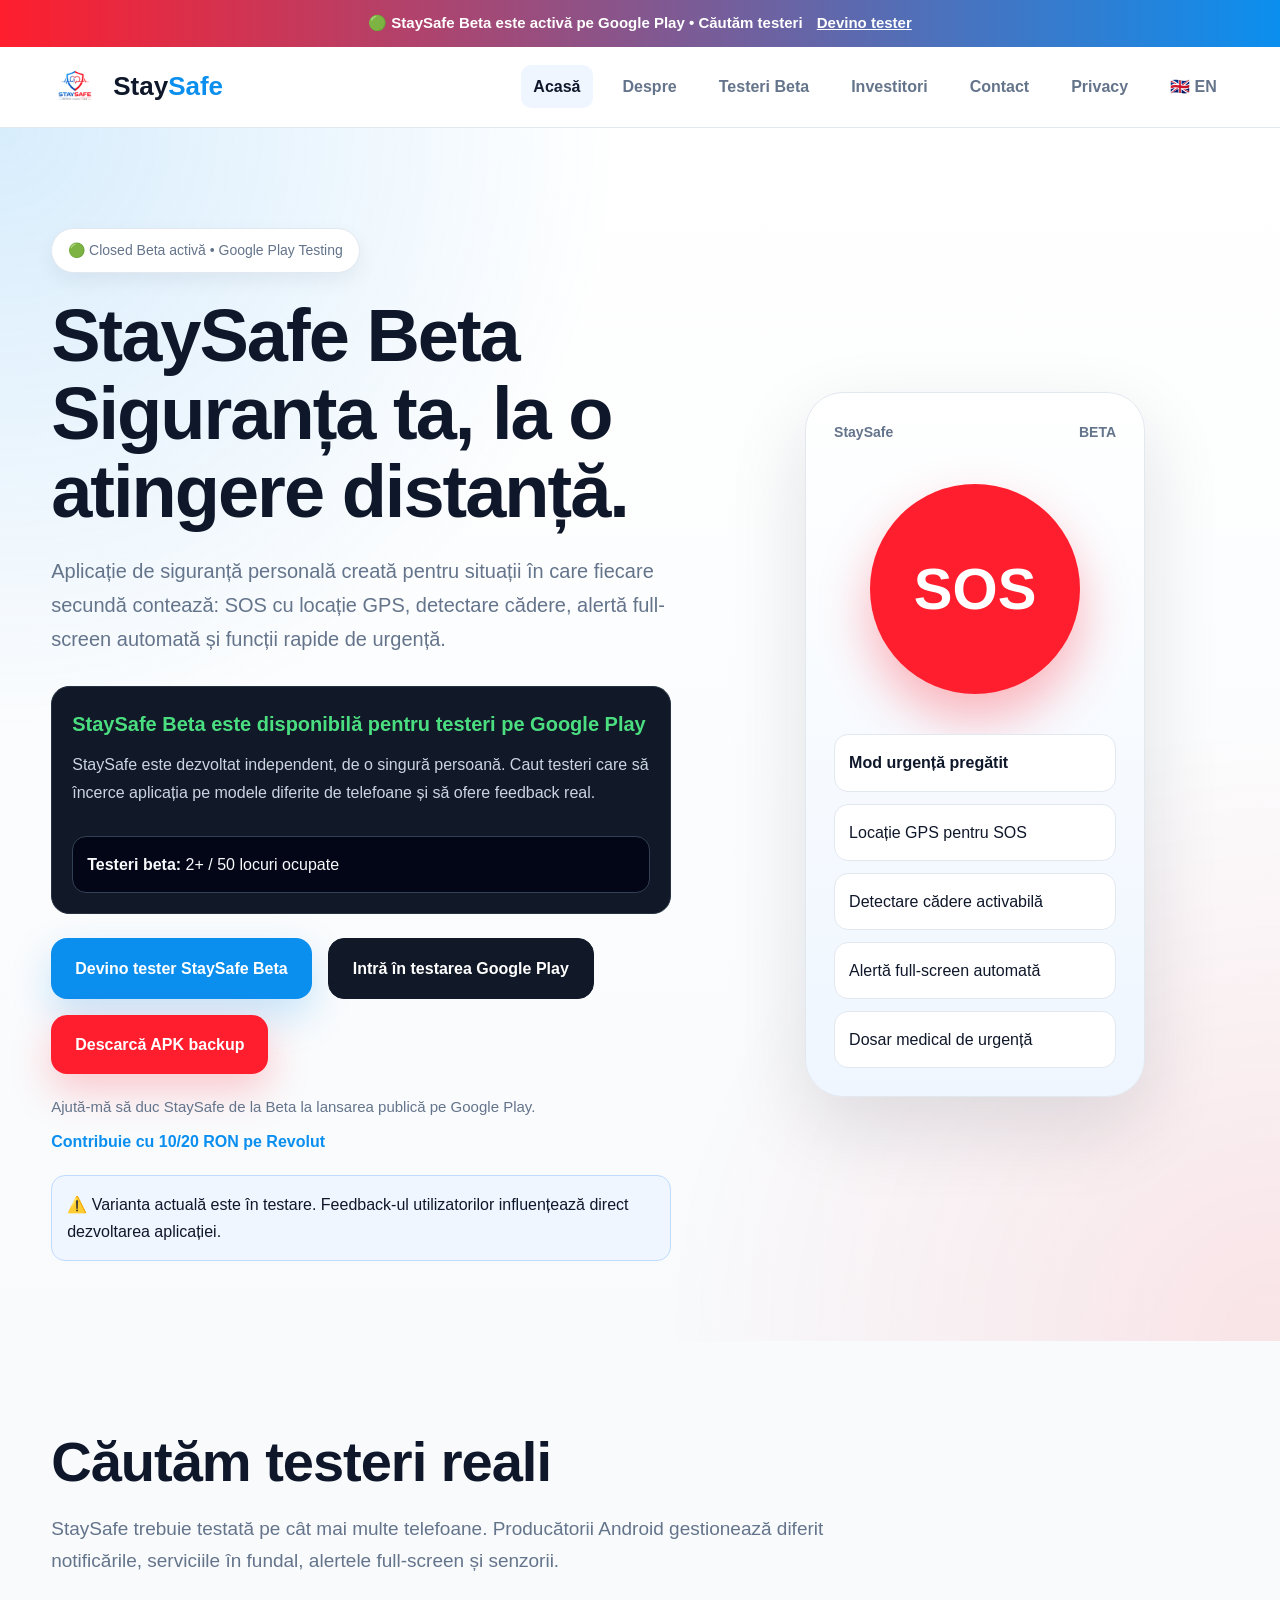
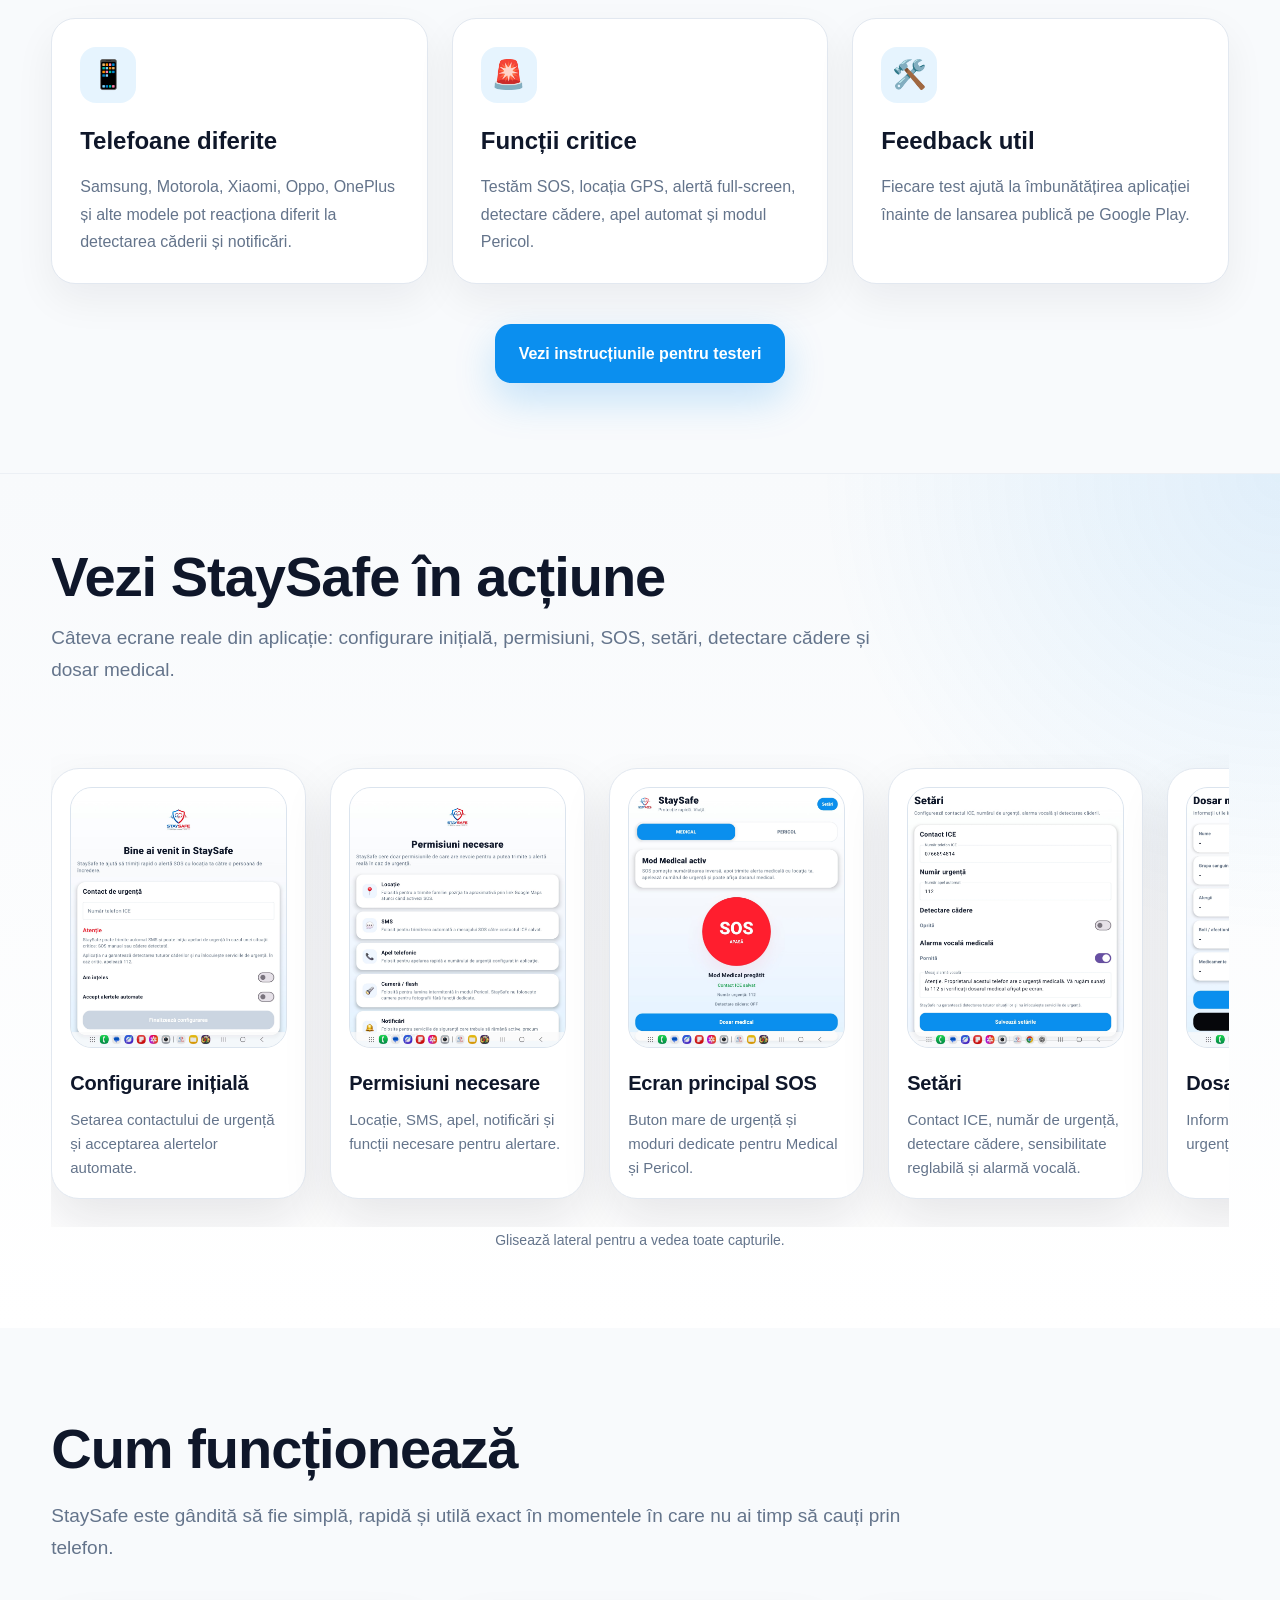
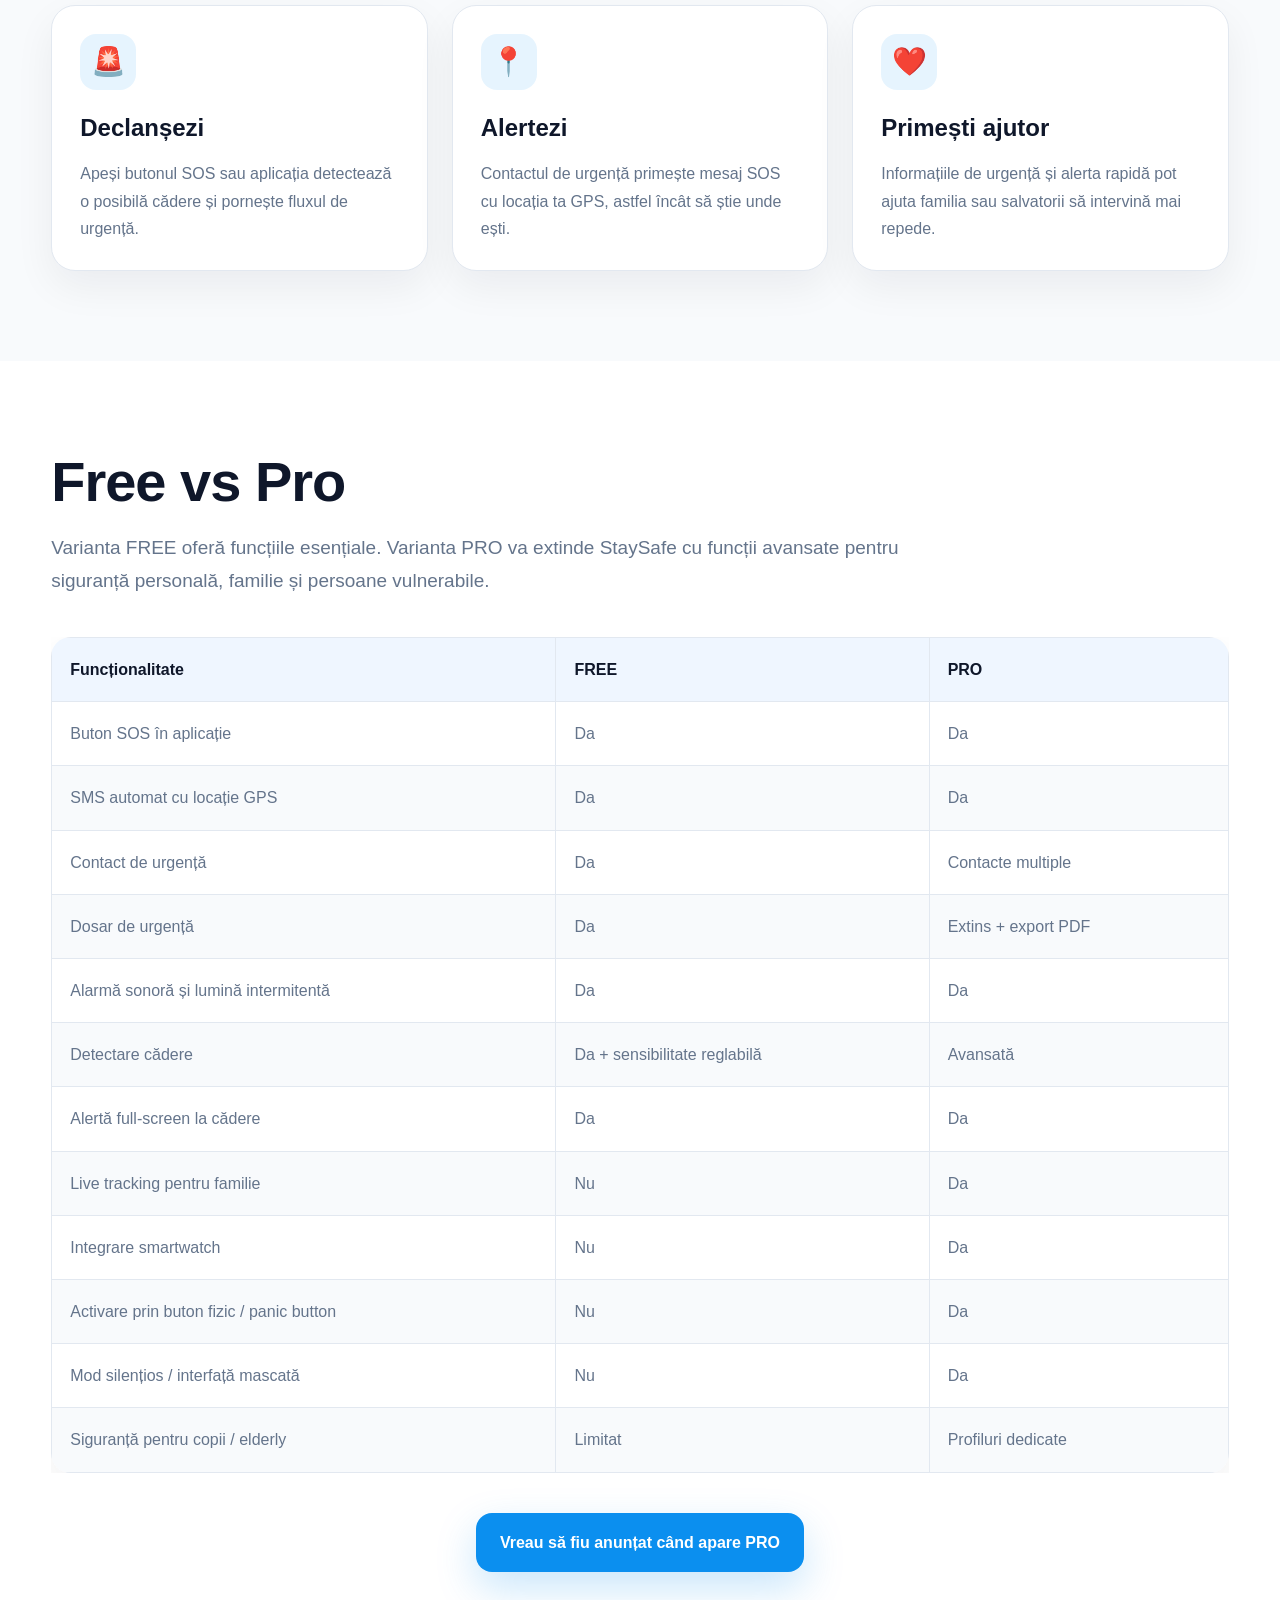
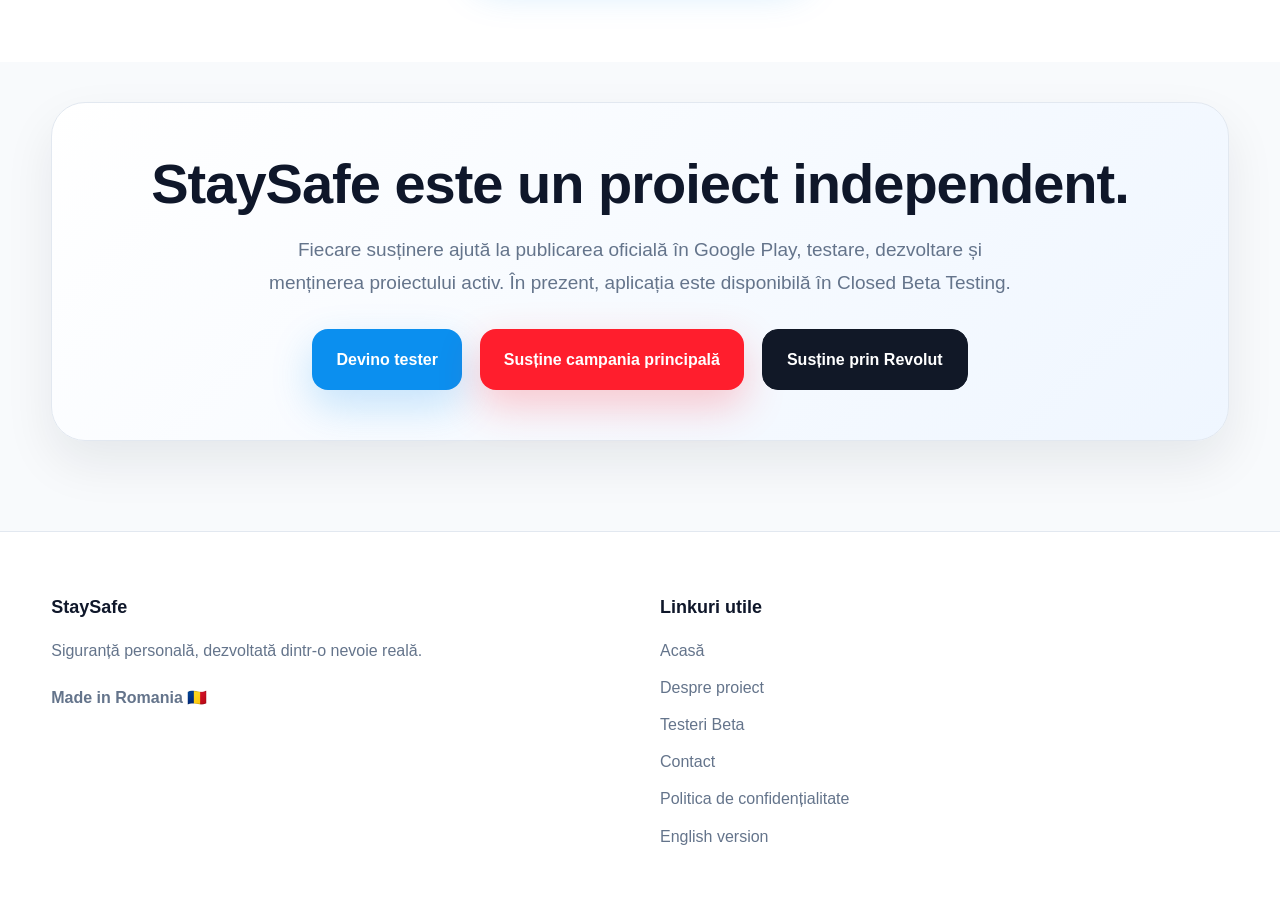
==== commit a0820e75: "Update index.html" ====
--- a/index.html
+++ b/index.html
@@ -36,6 +36,7 @@
         <a href="index.html" class="active">Acasă</a>
         <a href="despre.html">Despre</a>
         <a href="testeri.html">Testeri Beta</a>
+        <a href="investors.html">Investitori</a>
         <a href="contact.html">Contact</a>
         <a href="privacy.html">Privacy</a>
         <a href="index-en.html">🇬🇧 EN</a>
